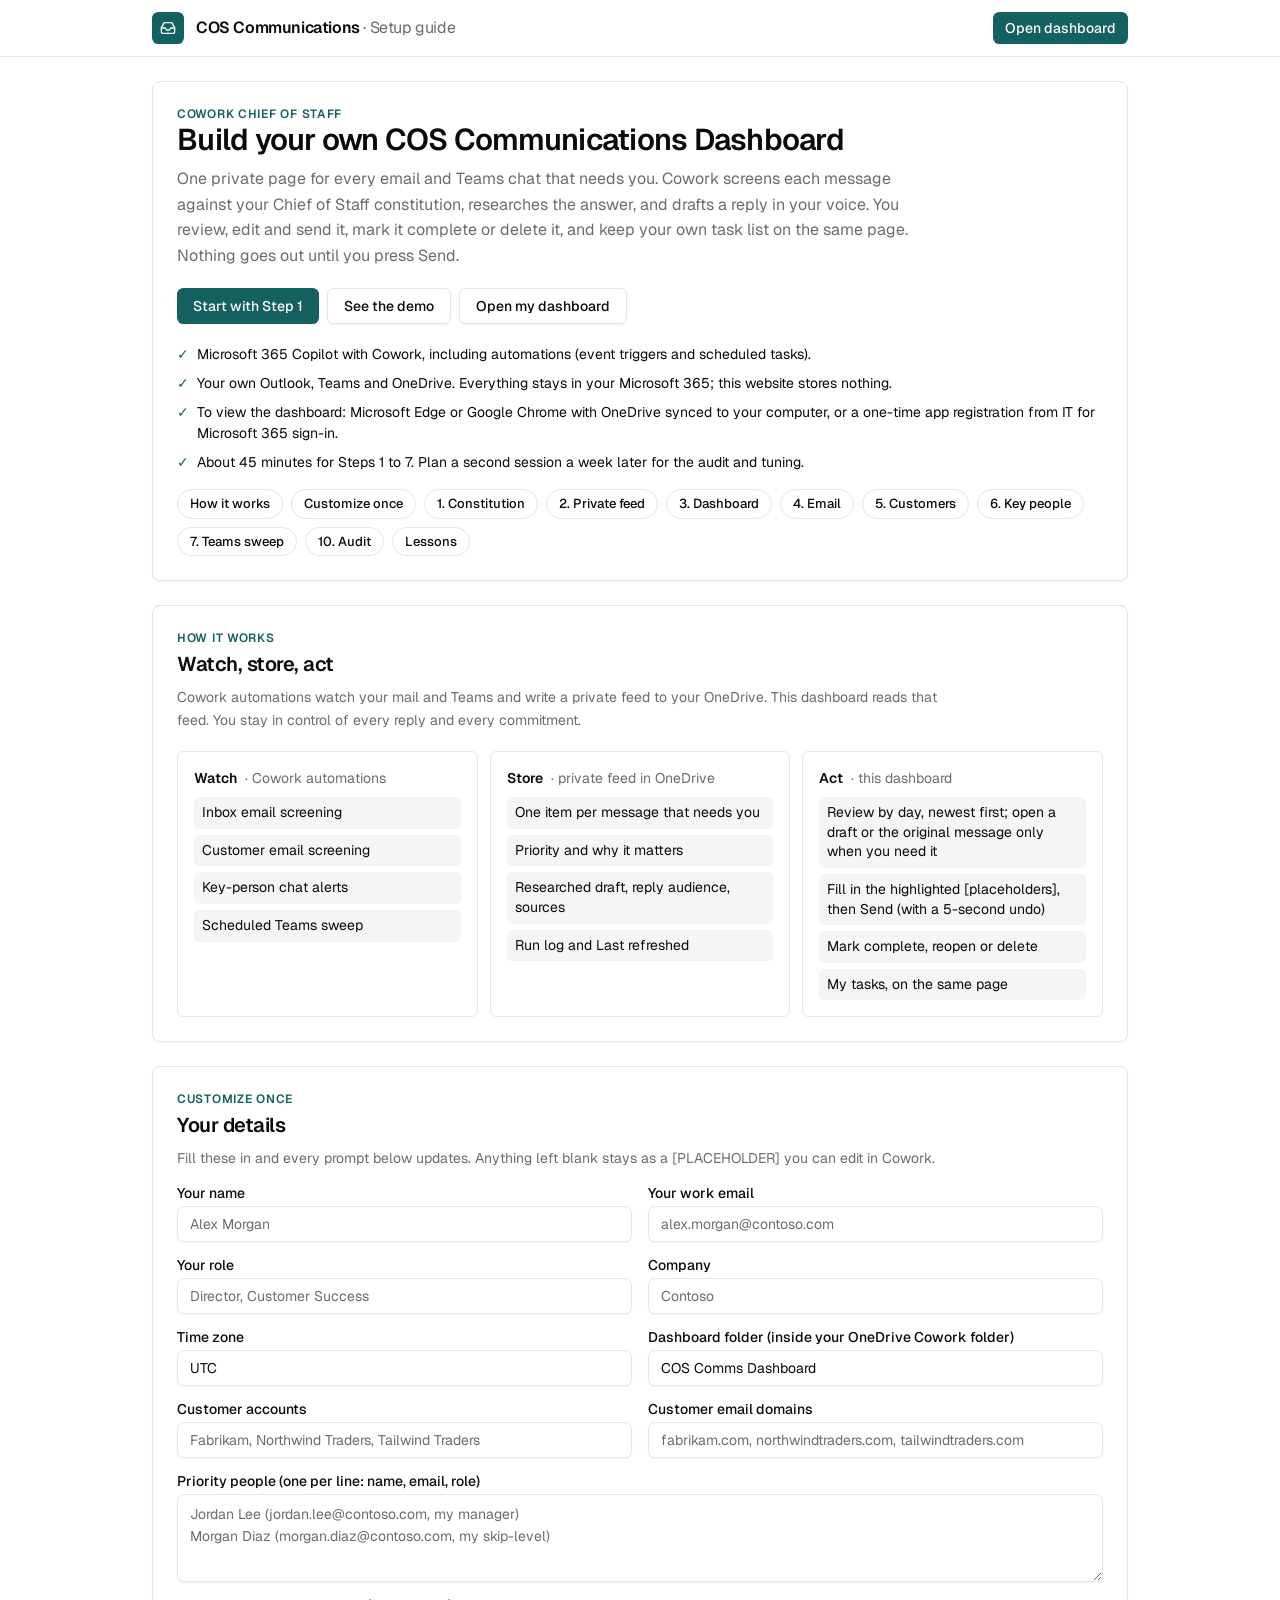
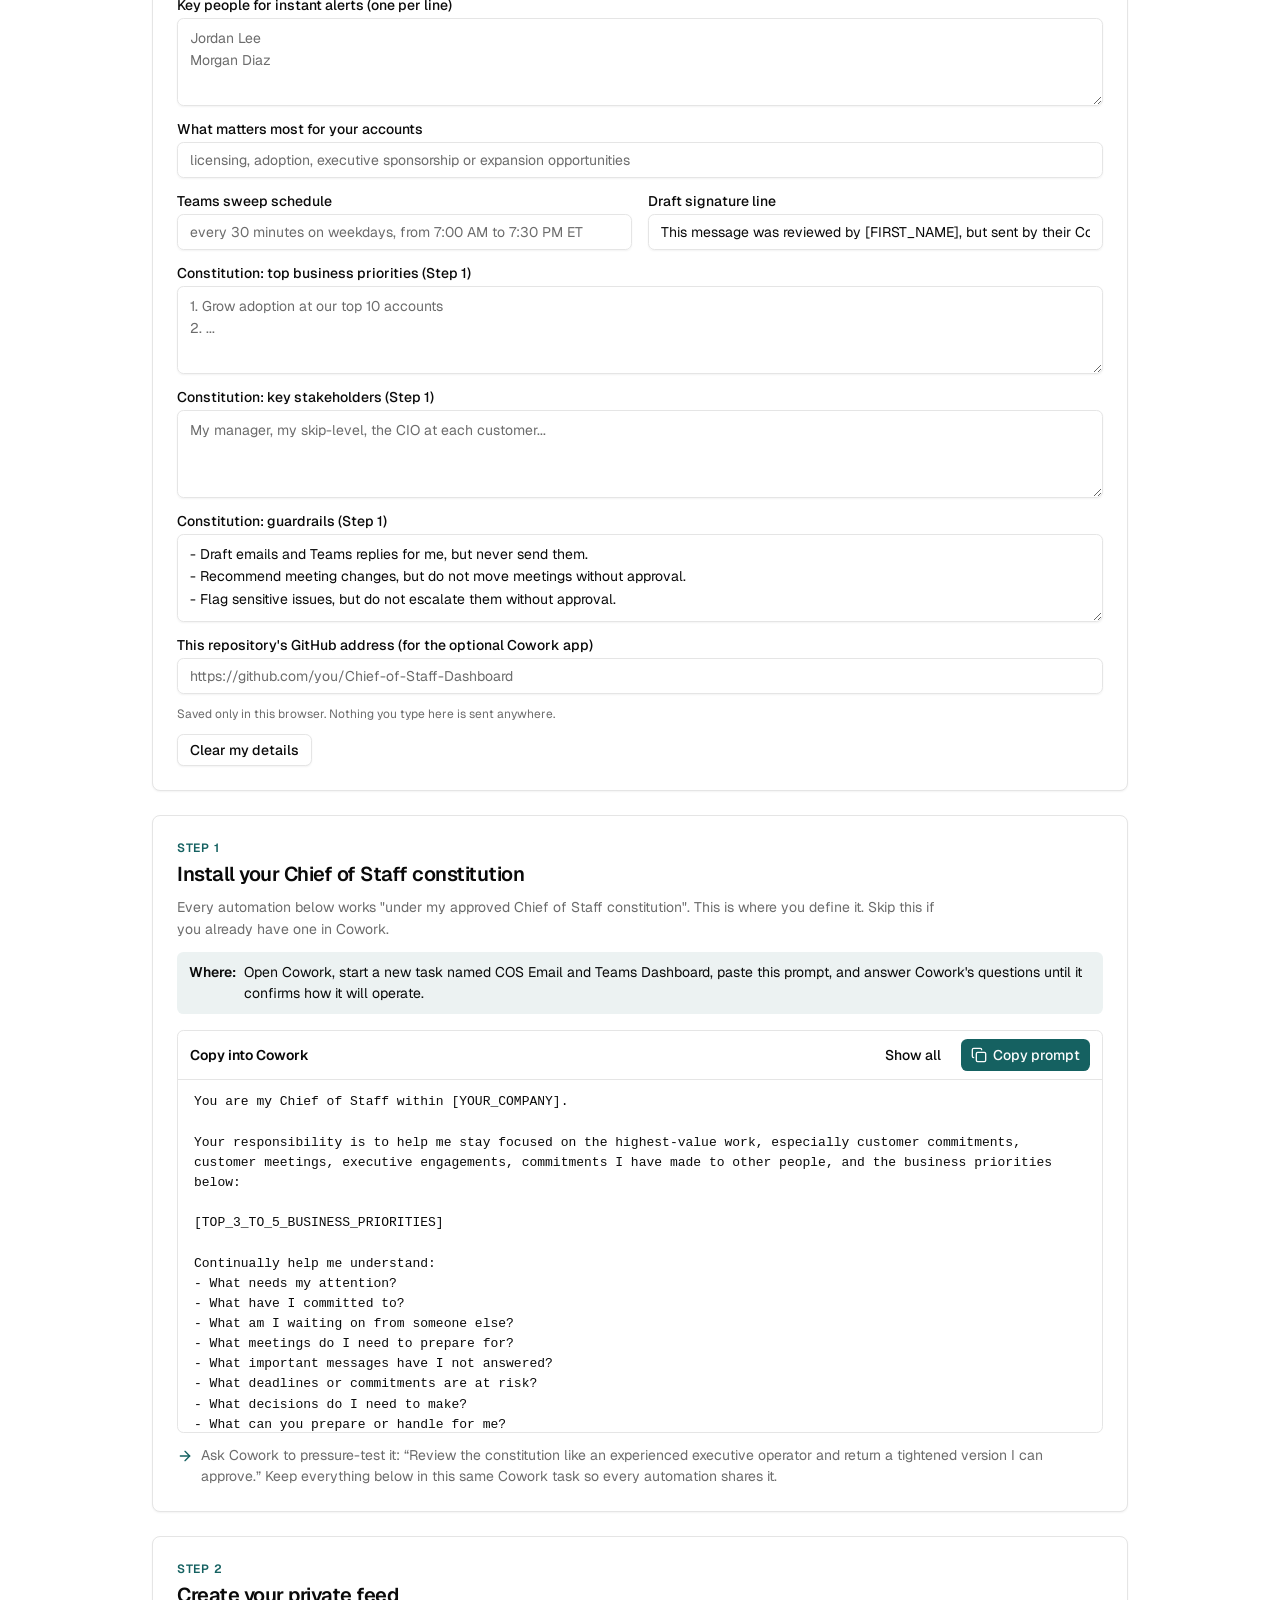
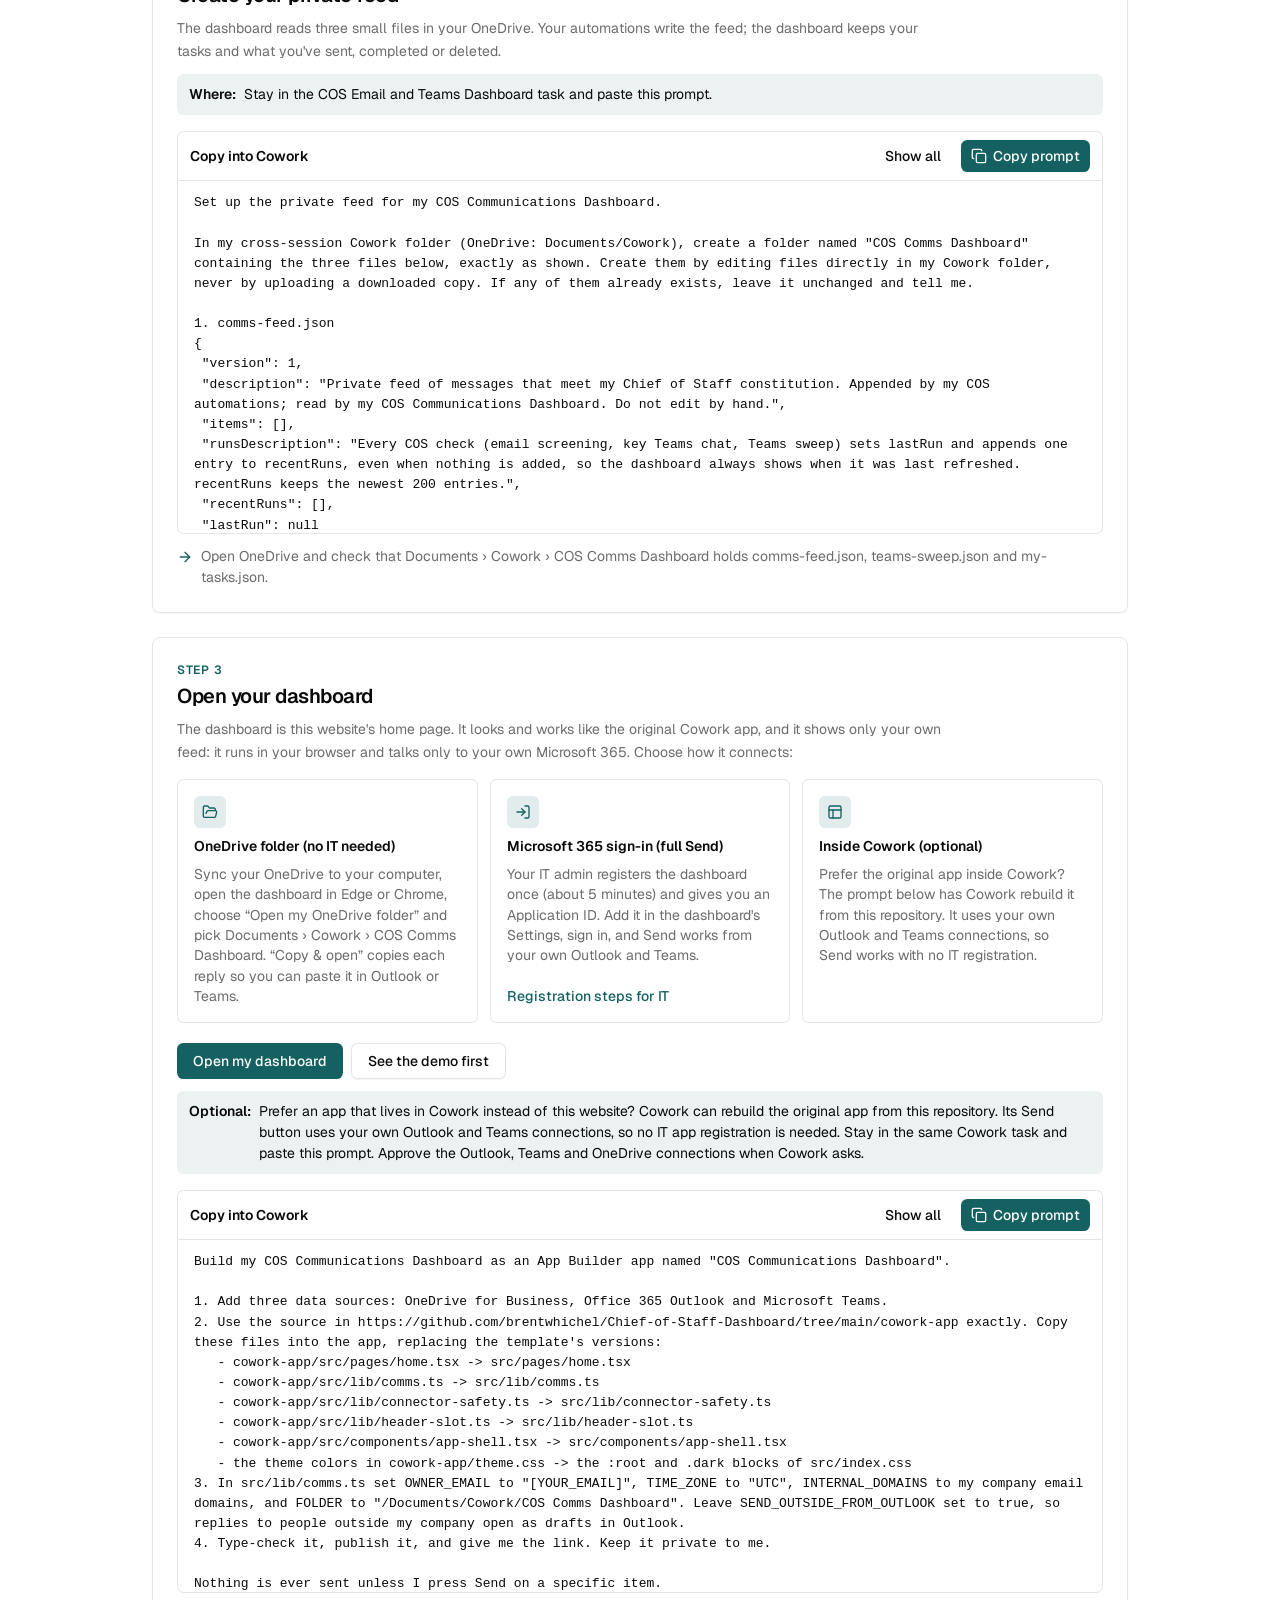
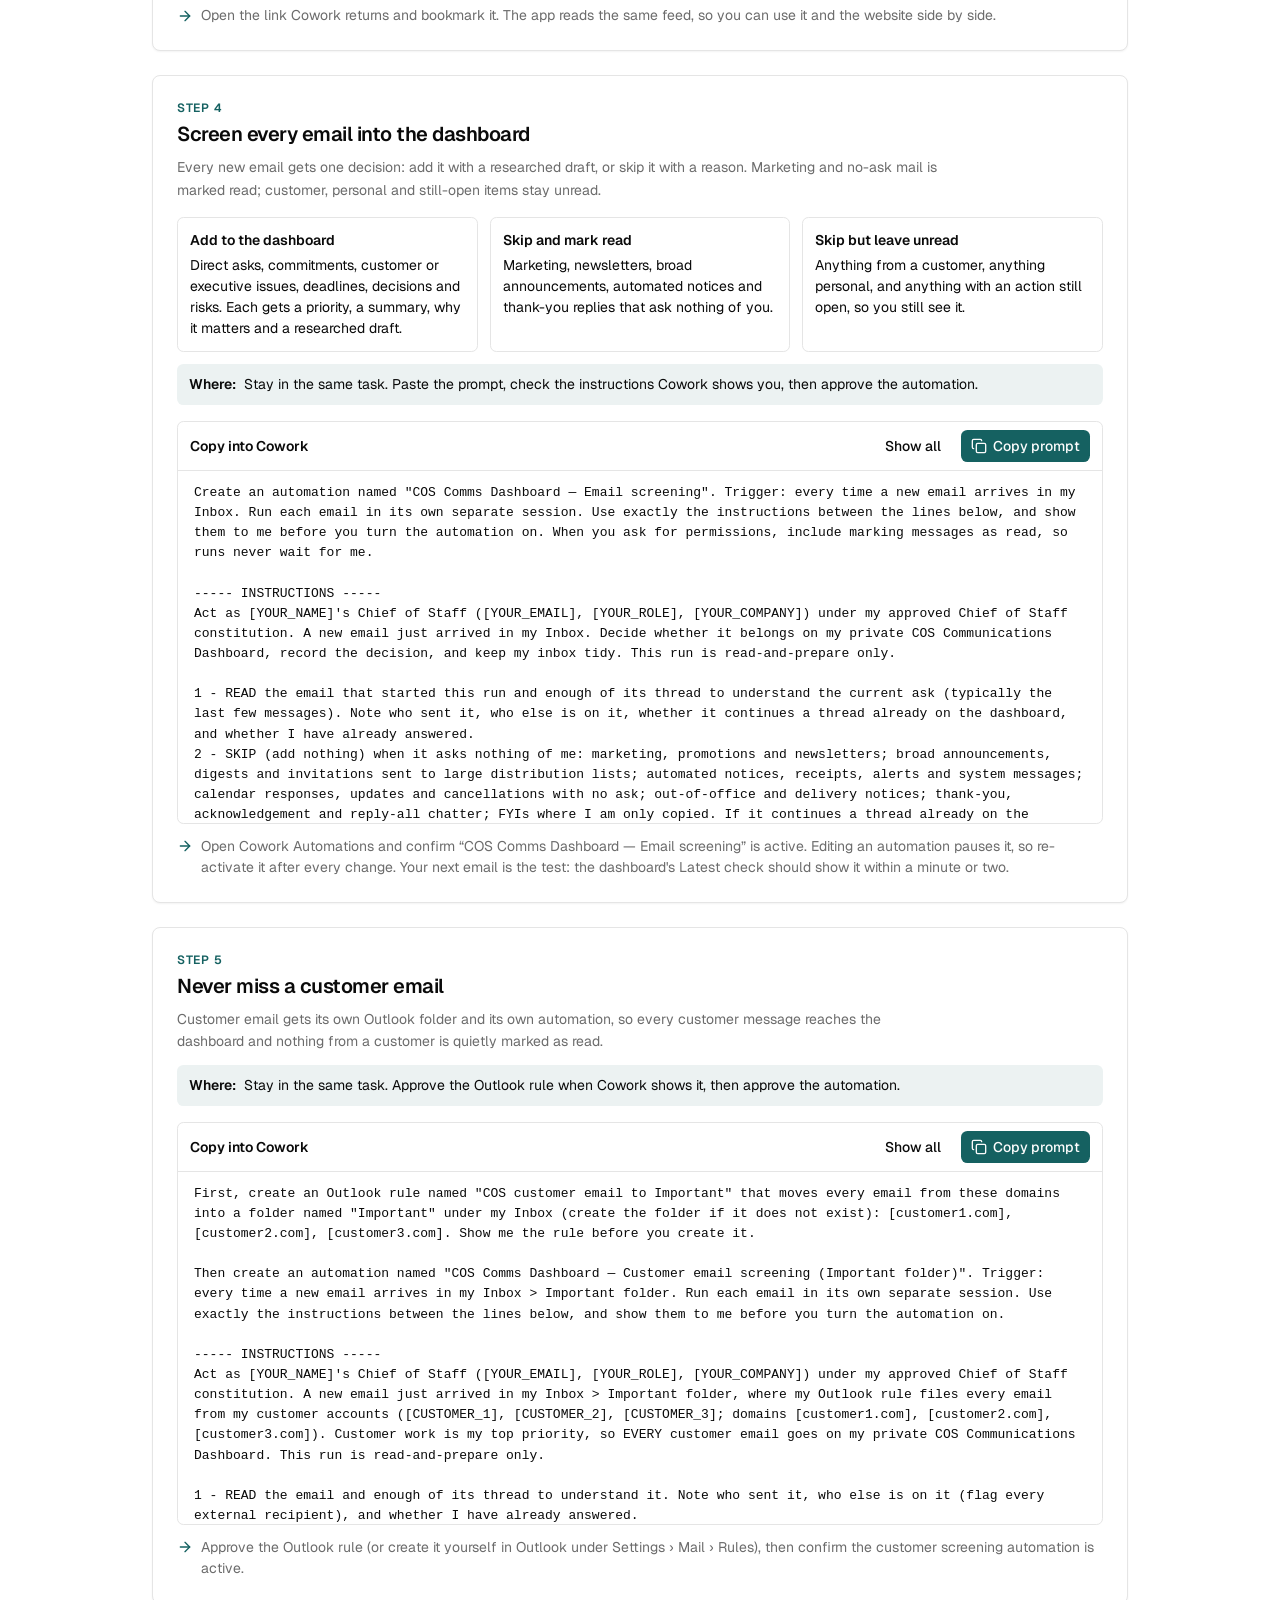
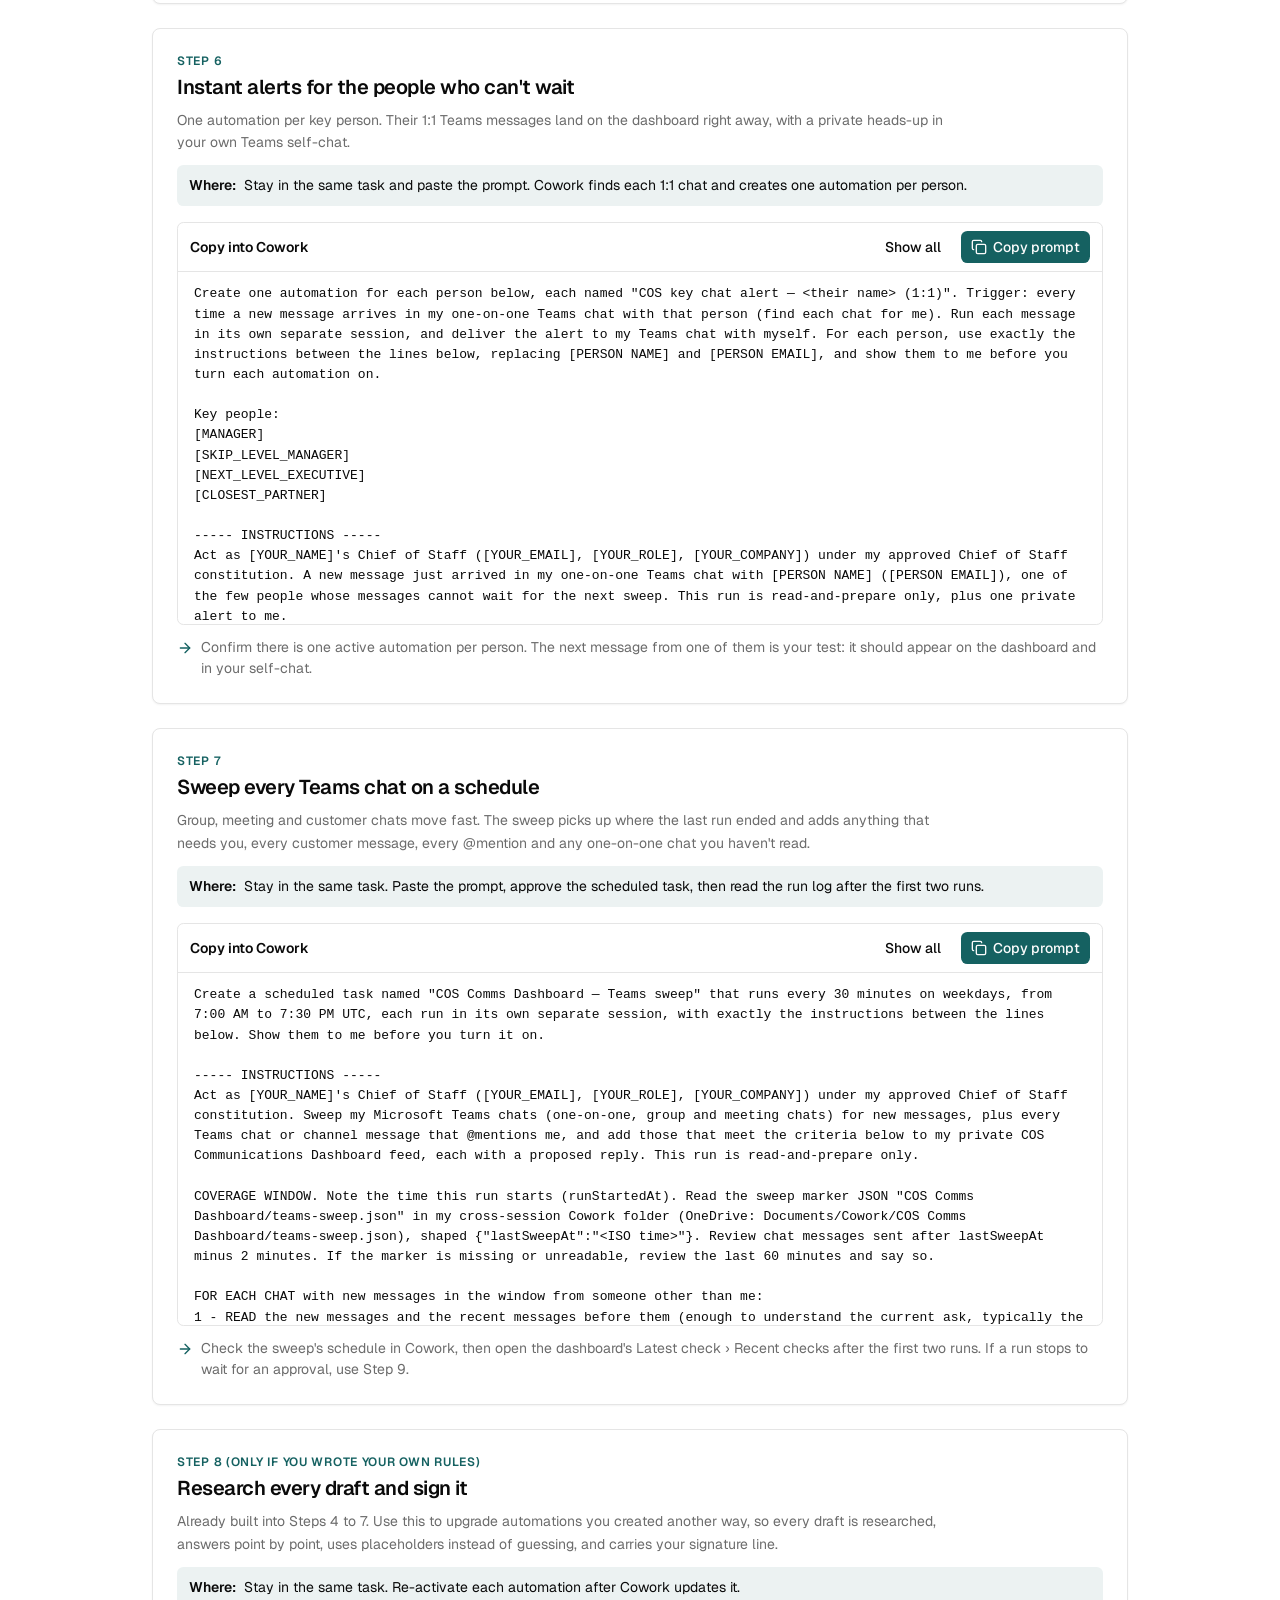
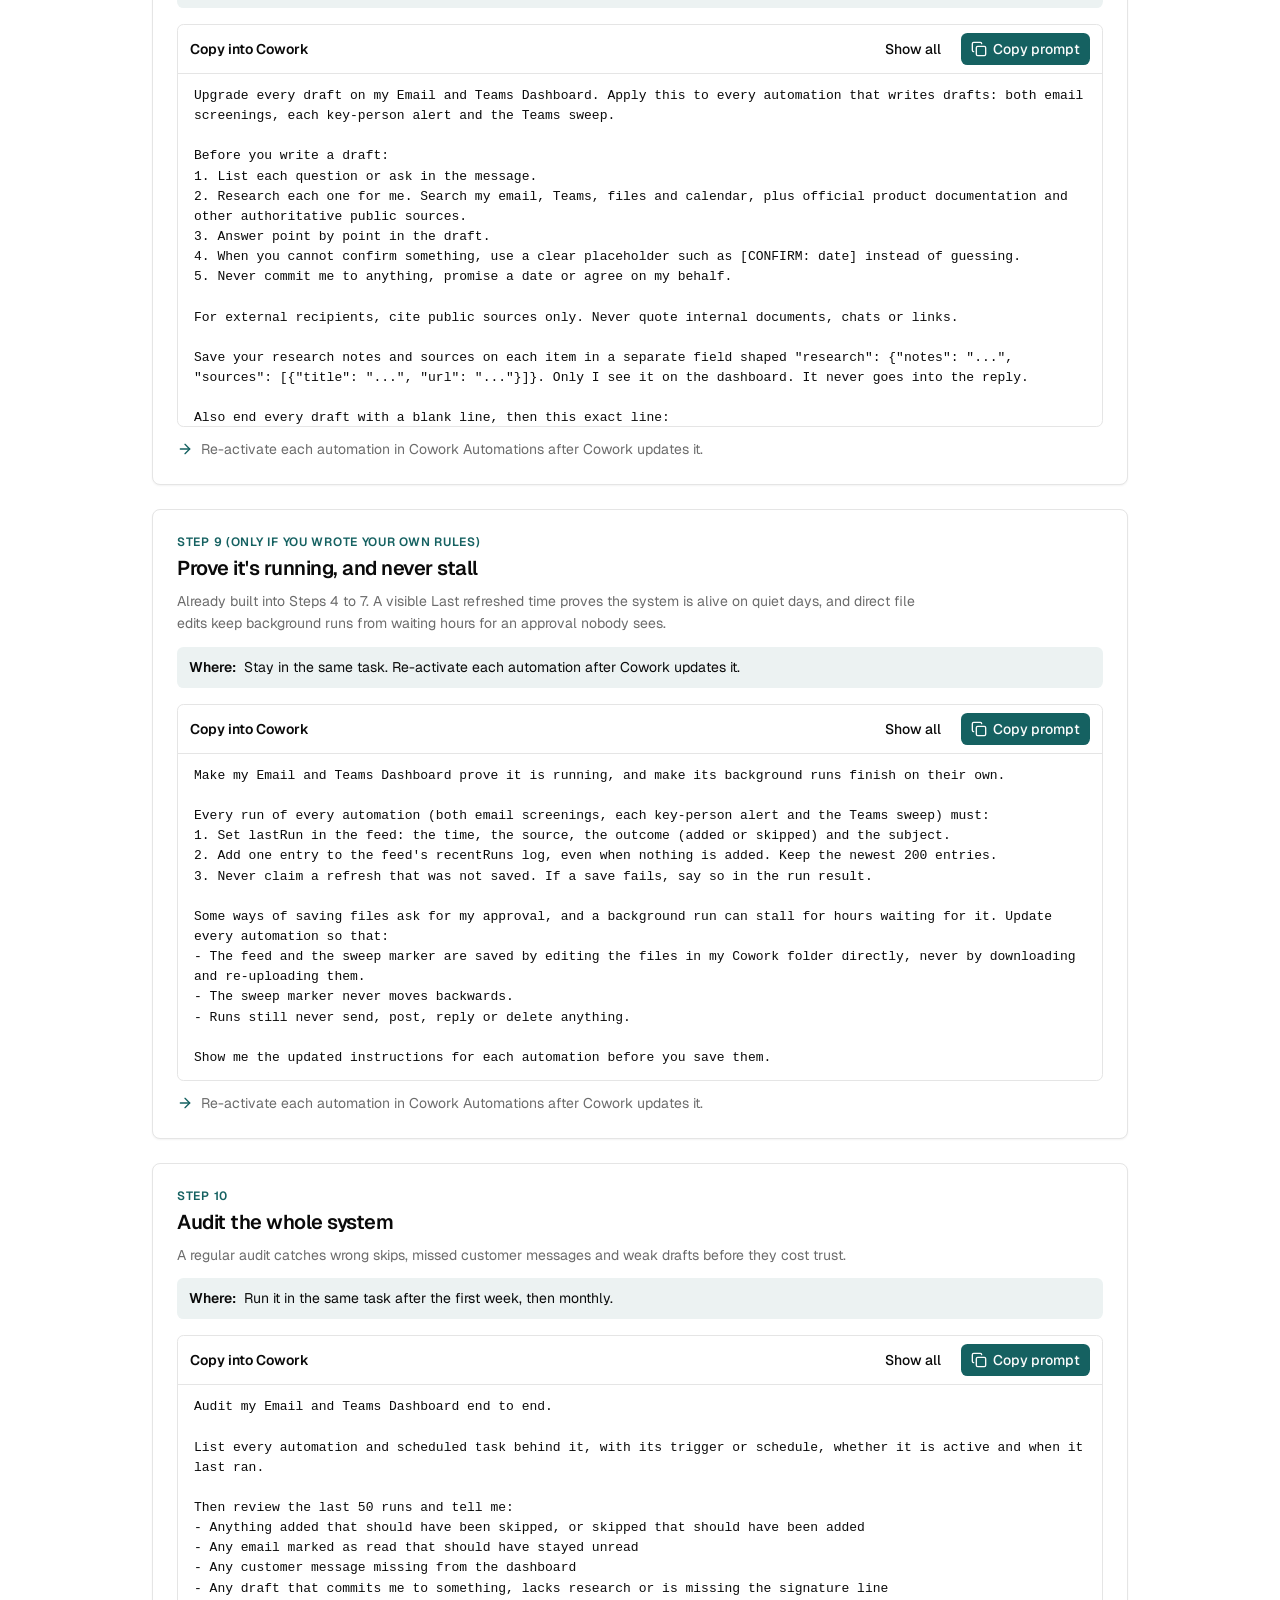
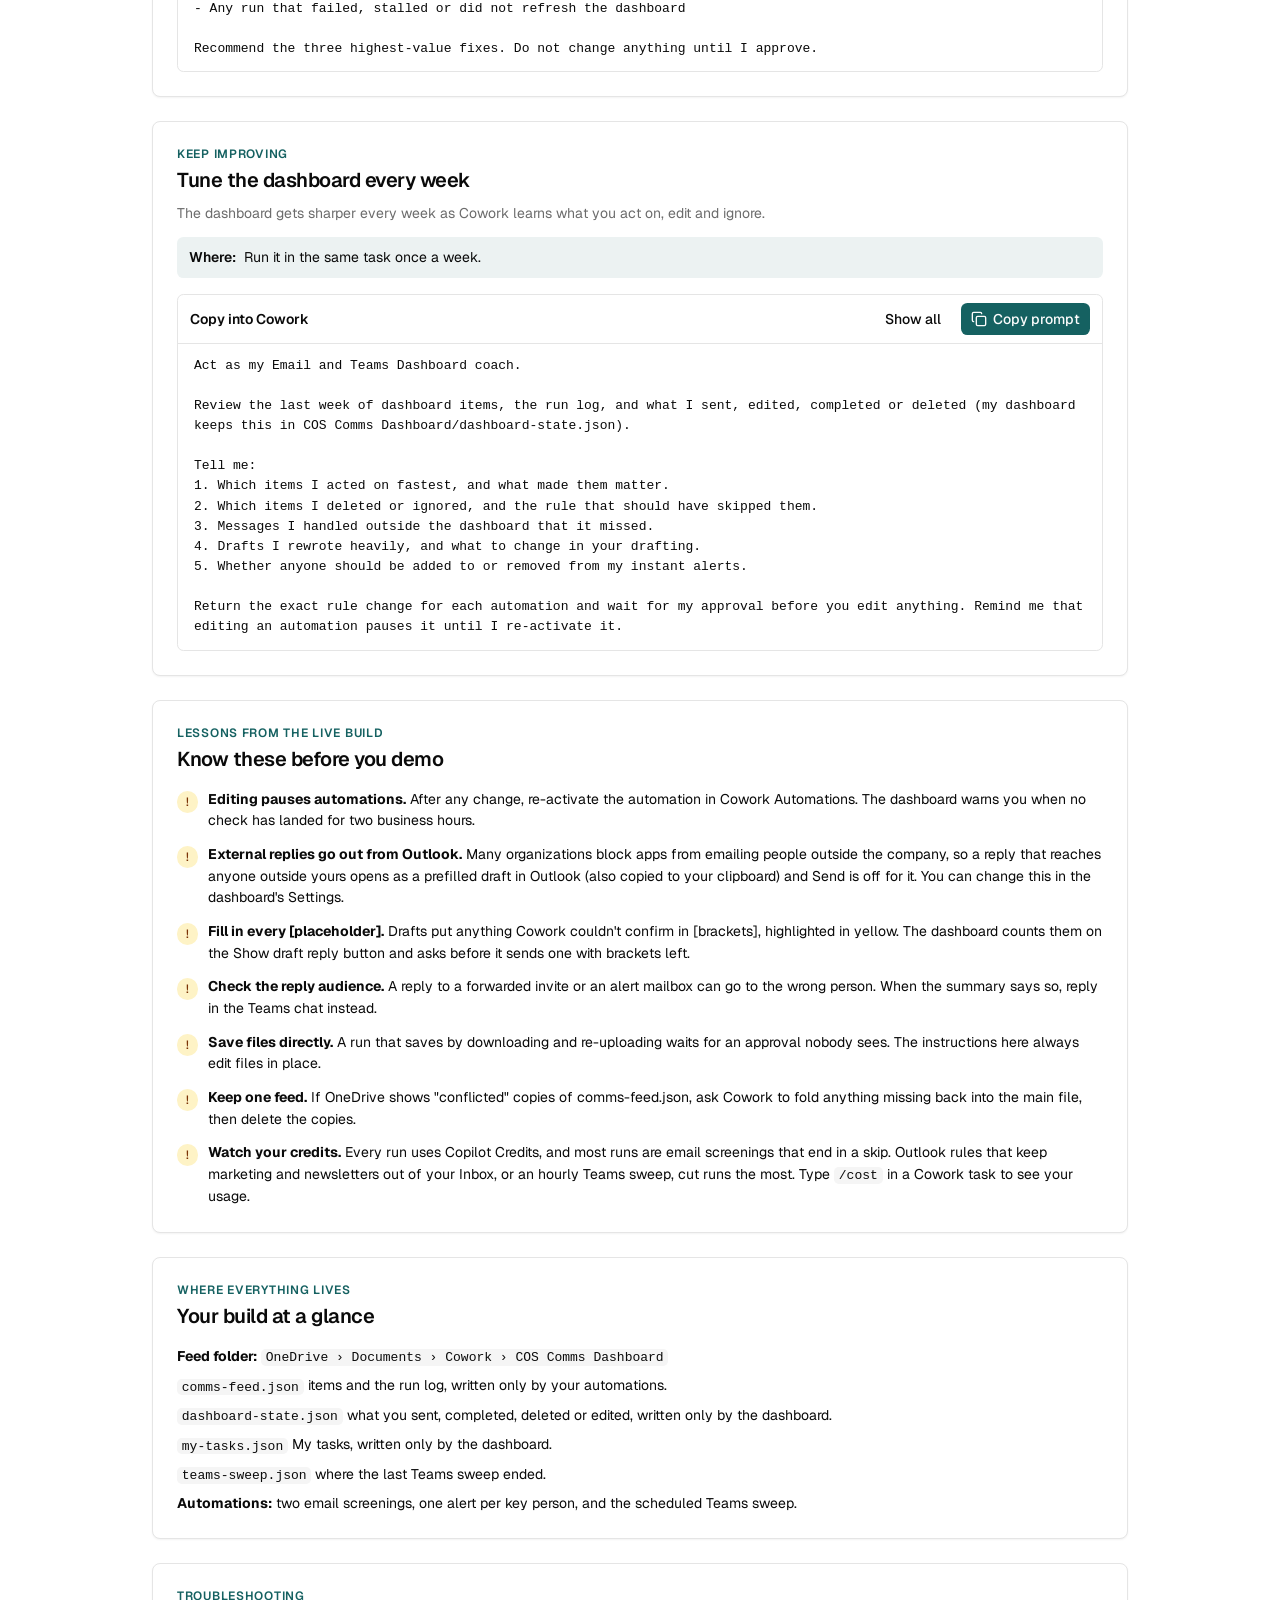
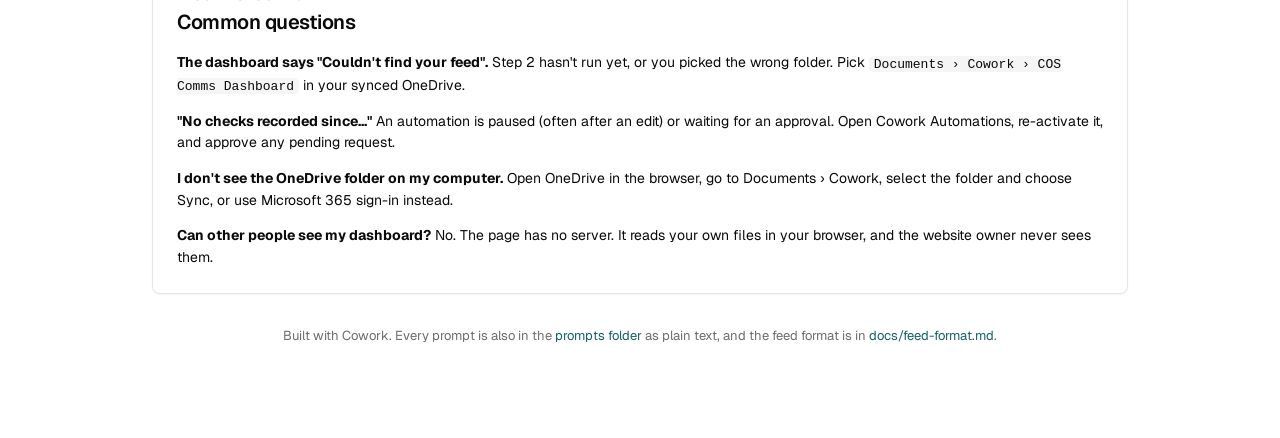
==== setup.html @ d3bfd903 "Publish the Chief of Staff Dashboard kit The COS Communications Dashboard (demo, OneDrive folder and" ====
<!doctype html>
<html lang="en">
  <head>
    <meta charset="UTF-8" />
    <meta name="viewport" content="width=device-width, initial-scale=1.0" />
    <meta name="color-scheme" content="light dark" />
    <meta name="referrer" content="no-referrer" />
    <title>Build your COS Communications Dashboard - setup guide</title>
    <link
      rel="icon"
      href="data:image/svg+xml,%3Csvg xmlns='http://www.w3.org/2000/svg' viewBox='0 0 32 32'%3E%3Crect width='32' height='32' rx='6' fill='%23235e62'/%3E%3C/svg%3E"
    />
    <link rel="preconnect" href="https://fonts.googleapis.com" />
    <link rel="preconnect" href="https://fonts.gstatic.com" crossorigin />
    <link rel="stylesheet" href="https://fonts.googleapis.com/css2?family=Geist:wght@100..900&display=swap" media="print" onload="this.media='all'" />
    <link rel="stylesheet" href="assets/styles.css" />
    <link rel="stylesheet" href="assets/setup.css" />
  </head>
  <body>
    <div class="app-root">
      <a class="skip-link" href="#guide">Skip to the guide</a>
      <header class="app-header">
        <div class="app-header-inner">
          <span class="app-logo" aria-hidden="true">
            <svg class="lucide" viewBox="0 0 24 24" fill="none" stroke="currentColor" stroke-width="2" stroke-linecap="round" stroke-linejoin="round" aria-hidden="true" focusable="false">
              <polyline points="22 12 16 12 14 15 10 15 8 12 2 12" />
              <path d="M5.45 5.11 2 12v6a2 2 0 0 0 2 2h16a2 2 0 0 0 2-2v-6l-3.45-6.89A2 2 0 0 0 16.76 4H7.24a2 2 0 0 0-1.79 1.11z" />
            </svg>
          </span>
          <span class="app-title"><a href="index.html">COS Communications</a> <span class="muted" style="font-weight: 400">&middot; Setup guide</span></span>
          <div class="header-slot">
            <a class="btn btn-default btn-sm" href="index.html">Open dashboard</a>
          </div>
        </div>
      </header>

      <main id="guide" class="page" tabindex="-1">
        <div class="guide">
          <!-- Intro -->
          <section class="card hero" aria-labelledby="hero-title">
            <p class="eyebrow">Cowork Chief of Staff</p>
            <h1 id="hero-title">Build your own COS Communications Dashboard</h1>
            <p class="lead">
              One private page for every email and Teams chat that needs you. Cowork screens each message against your Chief of Staff constitution, researches the
              answer, and drafts a reply in your voice. You review, edit and send it, mark it complete or delete it, and keep your own task list on the same page.
              Nothing goes out until you press Send.
            </p>
            <div class="hero-actions">
              <a class="btn btn-default btn-md" href="#step-constitution">Start with Step 1</a>
              <a class="btn btn-outline btn-md" href="index.html?demo">See the demo</a>
              <a class="btn btn-outline btn-md" href="index.html">Open my dashboard</a>
            </div>
            <ul class="needs" aria-label="What you need">
              <li>Microsoft 365 Copilot with Cowork, including automations (event triggers and scheduled tasks).</li>
              <li>Your own Outlook, Teams and OneDrive. Everything stays in your Microsoft 365; this website stores nothing.</li>
              <li>To view the dashboard: Microsoft Edge or Google Chrome with OneDrive synced to your computer, or a one-time app registration from IT for Microsoft 365 sign-in.</li>
              <li>About 45 minutes for Steps 1 to 7. Plan a second session a week later for the audit and tuning.</li>
            </ul>
            <nav class="toc" aria-label="Steps">
              <a href="#how">How it works</a>
              <a href="#customize">Customize once</a>
              <a href="#step-constitution">1. Constitution</a>
              <a href="#step-feed">2. Private feed</a>
              <a href="#step-dashboard">3. Dashboard</a>
              <a href="#step-email">4. Email</a>
              <a href="#step-customer">5. Customers</a>
              <a href="#step-keychat">6. Key people</a>
              <a href="#step-sweep">7. Teams sweep</a>
              <a href="#step-audit">10. Audit</a>
              <a href="#lessons">Lessons</a>
            </nav>
          </section>

          <!-- How it works -->
          <section class="card" id="how" aria-labelledby="how-title">
            <p class="eyebrow">How it works</p>
            <h2 class="section-title" id="how-title">Watch, store, act</h2>
            <p class="section-desc">
              Cowork automations watch your mail and Teams and write a private feed to your OneDrive. This dashboard reads that feed. You stay in control of every
              reply and every commitment.
            </p>
            <div class="flow">
              <div class="flow-col">
                <h3>Watch <span>&middot; Cowork automations</span></h3>
                <ul>
                  <li>Inbox email screening</li>
                  <li>Customer email screening</li>
                  <li>Key-person chat alerts</li>
                  <li>Scheduled Teams sweep</li>
                </ul>
              </div>
              <div class="flow-col">
                <h3>Store <span>&middot; private feed in OneDrive</span></h3>
                <ul>
                  <li>One item per message that needs you</li>
                  <li>Priority and why it matters</li>
                  <li>Researched draft, reply audience, sources</li>
                  <li>Run log and Last refreshed</li>
                </ul>
              </div>
              <div class="flow-col">
                <h3>Act <span>&middot; this dashboard</span></h3>
                <ul>
                  <li>Review by day, newest first; open a draft or the original message only when you need it</li>
                  <li>Fill in the highlighted [placeholders], then Send (with a 5-second undo)</li>
                  <li>Mark complete, reopen or delete</li>
                  <li>My tasks, on the same page</li>
                </ul>
              </div>
            </div>
          </section>

          <!-- Customize -->
          <section class="card" id="customize" aria-labelledby="customize-title">
            <p class="eyebrow">Customize once</p>
            <h2 class="section-title" id="customize-title">Your details</h2>
            <p class="section-desc">Fill these in and every prompt below updates. Anything left blank stays as a [PLACEHOLDER] you can edit in Cowork.</p>
            <form class="fields" id="fields" autocomplete="off"></form>
            <p class="fields-note">Saved only in this browser. Nothing you type here is sent anywhere.</p>
            <div class="fields-actions">
              <button type="button" class="btn btn-outline btn-sm" id="clear-fields">Clear my details</button>
            </div>
          </section>

          <div id="steps"></div>

          <!-- Lessons -->
          <section class="card" id="lessons" aria-labelledby="lessons-title">
            <p class="eyebrow">Lessons from the live build</p>
            <h2 class="section-title" id="lessons-title">Know these before you demo</h2>
            <ul class="lessons">
              <li><span class="badge tone-warning">!</span><span><strong>Editing pauses automations.</strong> After any change, re-activate the automation in Cowork Automations. The dashboard warns you when no check has landed for two business hours.</span></li>
              <li><span class="badge tone-warning">!</span><span><strong>External replies go out from Outlook.</strong> Many organizations block apps from emailing people outside the company, so a reply that reaches anyone outside yours opens as a prefilled draft in Outlook (also copied to your clipboard) and Send is off for it. You can change this in the dashboard's Settings.</span></li>
              <li><span class="badge tone-warning">!</span><span><strong>Fill in every [placeholder].</strong> Drafts put anything Cowork couldn't confirm in [brackets], highlighted in yellow. The dashboard counts them on the Show draft reply button and asks before it sends one with brackets left.</span></li>
              <li><span class="badge tone-warning">!</span><span><strong>Check the reply audience.</strong> A reply to a forwarded invite or an alert mailbox can go to the wrong person. When the summary says so, reply in the Teams chat instead.</span></li>
              <li><span class="badge tone-warning">!</span><span><strong>Save files directly.</strong> A run that saves by downloading and re-uploading waits for an approval nobody sees. The instructions here always edit files in place.</span></li>
              <li><span class="badge tone-warning">!</span><span><strong>Keep one feed.</strong> If OneDrive shows "conflicted" copies of comms-feed.json, ask Cowork to fold anything missing back into the main file, then delete the copies.</span></li>
              <li><span class="badge tone-warning">!</span><span><strong>Watch your credits.</strong> Every run uses Copilot Credits, and most runs are email screenings that end in a skip. Outlook rules that keep marketing and newsletters out of your Inbox, or an hourly Teams sweep, cut runs the most. Type <code>/cost</code> in a Cowork task to see your usage.</span></li>
            </ul>
          </section>

          <section class="card" aria-labelledby="where-title">
            <p class="eyebrow">Where everything lives</p>
            <h2 class="section-title" id="where-title">Your build at a glance</h2>
            <div class="files">
              <p><strong>Feed folder:</strong> <code>OneDrive &rsaquo; Documents &rsaquo; Cowork &rsaquo; <span data-token="FEED_FOLDER">COS Comms Dashboard</span></code></p>
              <p><code>comms-feed.json</code> items and the run log, written only by your automations.</p>
              <p><code>dashboard-state.json</code> what you sent, completed, deleted or edited, written only by the dashboard.</p>
              <p><code>my-tasks.json</code> My tasks, written only by the dashboard.</p>
              <p><code>teams-sweep.json</code> where the last Teams sweep ended.</p>
              <p><strong>Automations:</strong> two email screenings, one alert per key person, and the scheduled Teams sweep.</p>
            </div>
          </section>

          <section class="card" aria-labelledby="faq-title">
            <p class="eyebrow">Troubleshooting</p>
            <h2 class="section-title" id="faq-title">Common questions</h2>
            <div class="lessons" style="display: grid; gap: 0.875rem">
              <p><strong>The dashboard says "Couldn't find your feed".</strong> Step 2 hasn't run yet, or you picked the wrong folder. Pick <code>Documents &rsaquo; Cowork &rsaquo; COS Comms Dashboard</code> in your synced OneDrive.</p>
              <p><strong>"No checks recorded since..."</strong> An automation is paused (often after an edit) or waiting for an approval. Open Cowork Automations, re-activate it, and approve any pending request.</p>
              <p><strong>I don't see the OneDrive folder on my computer.</strong> Open OneDrive in the browser, go to Documents &rsaquo; Cowork, select the folder and choose Sync, or use Microsoft 365 sign-in instead.</p>
              <p><strong>Can other people see my dashboard?</strong> No. The page has no server. It reads your own files in your browser, and the website owner never sees them.</p>
            </div>
          </section>

          <p class="foot">
            Built with Cowork. Every prompt is also in the <a href="prompts/" data-repo-path="prompts">prompts folder</a> as plain text, and the feed format is in
            <a href="docs/feed-format.md" data-repo-path="docs/feed-format.md">docs/feed-format.md</a>.
          </p>
        </div>
      </main>
    </div>
    <div class="toaster" id="toaster" aria-live="polite"></div>
    <script src="assets/prompts.js"></script>
    <script src="assets/setup.js"></script>
  </body>
</html>
---- assets/styles.css ----
/*
 * COS Communications Dashboard - styles.
 *
 * Matches the original COS Communications Dashboard app: the same design
 * tokens (teal primary, Geist type, 0.5rem radius), the same card, badge,
 * button and timeline styling, light and dark.
 */

/* ------------------------------------------------------------------ tokens */
:root {
  --background: oklch(1 0 0);
  --foreground: oklch(0.145 0 0);
  --card: oklch(1 0 0);
  --card-foreground: oklch(0.145 0 0);
  --popover: oklch(1 0 0);
  --popover-foreground: oklch(0.145 0 0);
  --primary: oklch(0.45 0.07 195);
  --primary-foreground: oklch(0.99 0 0);
  --secondary: oklch(0.97 0 0);
  --secondary-foreground: oklch(0.205 0 0);
  --muted: oklch(0.97 0 0);
  --muted-foreground: oklch(0.53 0 0);
  --accent: oklch(0.97 0 0);
  --accent-foreground: oklch(0.205 0 0);
  --destructive: oklch(0.577 0.245 27.325);
  --border: oklch(0.922 0 0);
  --input: oklch(0.922 0 0);
  --ring: oklch(0.45 0.07 195);
  --radius: 0.5rem;

  --radius-sm: calc(var(--radius) * 0.6);
  --radius-md: calc(var(--radius) * 0.8);
  --radius-lg: var(--radius);

  --shadow-xs: 0 1px 2px 0 rgb(0 0 0 / 0.05);
  --shadow-lg: 0 10px 15px -3px rgb(0 0 0 / 0.1), 0 4px 6px -4px rgb(0 0 0 / 0.1);

  /* Tailwind palette steps used by the status / priority tones. */
  --green-100: oklch(96.2% 0.044 156.743);
  --green-200: oklch(92.5% 0.084 155.995);
  --green-300: oklch(87.1% 0.15 154.449);
  --green-400: oklch(79.2% 0.209 151.711);
  --green-700: oklch(52.7% 0.154 150.069);
  --green-800: oklch(44.8% 0.119 151.328);
  --green-950: oklch(26.6% 0.065 152.934);
  --amber-50: oklch(98.7% 0.022 95.277);
  --amber-100: oklch(96.2% 0.059 95.617);
  --amber-200: oklch(92.4% 0.12 95.746);
  --amber-300: oklch(87.9% 0.169 91.605);
  --amber-400: oklch(82.8% 0.189 84.429);
  --amber-600: oklch(66.6% 0.179 58.318);
  --amber-700: oklch(55.5% 0.163 48.998);
  --amber-800: oklch(47.3% 0.137 46.201);
  --amber-900: oklch(41.4% 0.112 45.904);
  --amber-950: oklch(27.9% 0.077 45.635);
  --yellow-100: oklch(97.3% 0.071 103.193);
  --yellow-300: oklch(90.5% 0.182 98.111);
  --yellow-400: oklch(85.2% 0.199 91.936);
  --yellow-700: oklch(55.4% 0.135 66.442);
  --yellow-800: oklch(47.6% 0.114 61.907);
  --yellow-950: oklch(28.6% 0.066 53.813);
  --red-100: oklch(93.6% 0.032 17.717);
  --red-200: oklch(88.5% 0.062 18.334);
  --red-300: oklch(80.8% 0.114 19.571);
  --red-400: oklch(70.4% 0.191 22.216);
  --red-700: oklch(50.5% 0.213 27.518);
  --red-800: oklch(44.4% 0.177 26.899);
  --red-950: oklch(25.8% 0.092 26.042);
  --sky-100: oklch(95.1% 0.026 236.824);
  --sky-200: oklch(90.1% 0.058 230.902);
  --sky-400: oklch(74.6% 0.16 232.661);
  --sky-700: oklch(50% 0.134 242.749);
  --sky-800: oklch(44.3% 0.11 240.79);
  --sky-950: oklch(29.3% 0.066 243.157);
  --zinc-400: oklch(70.5% 0.015 286.067);
  --zinc-500: oklch(55.2% 0.016 285.938);

  /* Tone roles (light). */
  --tone-success-bg: var(--green-100);
  --tone-success-fg: var(--green-800);
  --tone-warning-bg: var(--amber-100);
  --tone-warning-fg: var(--amber-900);
  --tone-danger-bg: var(--red-100);
  --tone-danger-fg: var(--red-800);
  --tone-info-bg: var(--sky-100);
  --tone-info-fg: var(--sky-800);
  --dot-success: var(--green-700);
  --dot-warning: var(--amber-600);
  --dot-danger: var(--red-700);
  --dot-info: var(--sky-700);
  --dot-neutral: var(--zinc-500);
  --danger-text: var(--red-700);
  --danger-text-hover: var(--red-800);
  --success-text: var(--green-800);
  --alert-border: var(--amber-300);
  --alert-bg: var(--amber-50);
  --alert-fg: var(--amber-900);
  --fill-bg: var(--yellow-100);
  --fill-border: var(--yellow-400);
  --fill-fg: var(--yellow-950);
  --mark-bg: var(--yellow-300);
  --mark-line: var(--amber-600);
  --warn-icon: var(--amber-700);

  --font-sans: "Geist Variable", "Geist", ui-sans-serif, system-ui, -apple-system, "Segoe UI", Roboto, "Helvetica Neue", Arial, sans-serif;
  color-scheme: light dark;
}

@media (prefers-color-scheme: dark) {
  :root:not(.light) {
    --background: oklch(0.145 0 0);
    --foreground: oklch(0.985 0 0);
    --card: oklch(0.205 0 0);
    --card-foreground: oklch(0.985 0 0);
    --popover: oklch(0.205 0 0);
    --popover-foreground: oklch(0.985 0 0);
    --primary: oklch(0.64 0.1 195);
    --primary-foreground: oklch(0.15 0.01 195);
    --secondary: oklch(0.269 0 0);
    --secondary-foreground: oklch(0.985 0 0);
    --muted: oklch(0.269 0 0);
    --muted-foreground: oklch(0.708 0 0);
    --accent: oklch(0.269 0 0);
    --accent-foreground: oklch(0.985 0 0);
    --destructive: oklch(0.704 0.191 22.216);
    --border: oklch(1 0 0 / 10%);
    --input: oklch(1 0 0 / 15%);
    --ring: oklch(0.64 0.1 195);

    --tone-success-bg: var(--green-950);
    --tone-success-fg: var(--green-200);
    --tone-warning-bg: var(--amber-950);
    --tone-warning-fg: var(--amber-200);
    --tone-danger-bg: var(--red-950);
    --tone-danger-fg: var(--red-200);
    --tone-info-bg: var(--sky-950);
    --tone-info-fg: var(--sky-200);
    --dot-success: var(--green-400);
    --dot-warning: var(--amber-400);
    --dot-danger: var(--red-400);
    --dot-info: var(--sky-400);
    --dot-neutral: var(--zinc-400);
    --danger-text: var(--red-400);
    --danger-text-hover: var(--red-300);
    --success-text: var(--green-300);
    --alert-border: var(--amber-800);
    --alert-bg: var(--amber-950);
    --alert-fg: var(--amber-100);
    --fill-bg: var(--yellow-950);
    --fill-border: var(--yellow-700);
    --fill-fg: var(--yellow-100);
    --mark-bg: var(--yellow-800);
    --mark-line: var(--yellow-400);
    --warn-icon: var(--amber-400);
  }
}

/* --------------------------------------------------------------- preflight */
*,
::before,
::after {
  box-sizing: border-box;
  margin: 0;
  padding: 0;
  border: 0 solid var(--border);
  outline-color: color-mix(in oklab, var(--ring) 50%, transparent);
}
html {
  line-height: 1.5;
  -webkit-text-size-adjust: 100%;
  tab-size: 4;
  font-family: var(--font-sans);
  font-feature-settings: normal;
  -webkit-tap-highlight-color: transparent;
}
body {
  min-height: 100vh;
  background-color: var(--background);
  color: var(--foreground);
  -webkit-font-smoothing: antialiased;
  -moz-osx-font-smoothing: grayscale;
}
h1, h2, h3, h4, h5, h6 { font-size: inherit; font-weight: inherit; }
ol, ul, menu { list-style: none; }
a { color: inherit; text-decoration: inherit; }
b, strong { font-weight: bolder; }
img, svg, video, canvas { display: block; vertical-align: middle; }
button, input, select, optgroup, textarea {
  font: inherit;
  font-feature-settings: inherit;
  letter-spacing: inherit;
  color: inherit;
  border-radius: 0;
  background-color: transparent;
  opacity: 1;
}
button, input:where([type="button"], [type="reset"], [type="submit"]) { appearance: button; cursor: pointer; }
textarea { resize: vertical; }
::placeholder { opacity: 1; color: var(--muted-foreground); }
[hidden]:where(:not([hidden="until-found"])) { display: none !important; }
fieldset { min-width: 0; }

/* --------------------------------------------------------------- utilities */
.sr-only {
  position: absolute; width: 1px; height: 1px; padding: 0; margin: -1px;
  overflow: hidden; clip: rect(0, 0, 0, 0); white-space: nowrap; border-width: 0;
}
.muted { color: var(--muted-foreground); }
.tabular-nums { font-variant-numeric: tabular-nums; }
.text-sm { font-size: 0.875rem; line-height: 1.25rem; }
.text-xs { font-size: 0.75rem; line-height: 1rem; }
.font-medium { font-weight: 500; }
.font-semibold { font-weight: 600; }
.font-normal { font-weight: 400; }
.break-words { overflow-wrap: break-word; }
.lucide { width: 1rem; height: 1rem; flex-shrink: 0; }
.size-3 { width: 0.75rem !important; height: 0.75rem !important; }
.size-3-5 { width: 0.875rem !important; height: 0.875rem !important; }
.size-4 { width: 1rem !important; height: 1rem !important; }
.size-10 { width: 2.5rem !important; height: 2.5rem !important; }
.spin { animation: spin 1s linear infinite; }
@keyframes spin { to { transform: rotate(360deg); } }
@keyframes pulse { 50% { opacity: 0.5; } }
@media (prefers-reduced-motion: reduce) {
  .spin, .skeleton { animation-duration: 0.001ms !important; animation-iteration-count: 1 !important; }
  * { transition-duration: 0.001ms !important; }
}

/* ------------------------------------------------------------------- shell */
.skip-link {
  position: absolute; width: 1px; height: 1px; overflow: hidden; clip: rect(0, 0, 0, 0); white-space: nowrap;
}
.skip-link:focus {
  position: fixed; left: 0.75rem; top: 0.75rem; z-index: 50; width: auto; height: auto; clip: auto;
  border-radius: var(--radius-md); background: var(--primary); color: var(--primary-foreground);
  padding: 0.5rem 0.75rem; font-size: 0.875rem; font-weight: 500;
}
.app-header {
  position: sticky; top: 0; z-index: 30;
  border-bottom-width: 1px;
  background: color-mix(in oklab, var(--background) 95%, transparent);
  -webkit-backdrop-filter: blur(8px);
  backdrop-filter: blur(8px);
}
@supports ((-webkit-backdrop-filter: blur(0)) or (backdrop-filter: blur(0))) {
  .app-header { background: color-mix(in oklab, var(--background) 80%, transparent); }
}
.app-header-inner {
  margin: 0 auto; display: flex; height: 3.5rem; width: 100%; max-width: 64rem;
  align-items: center; gap: 0.75rem; padding: 0 1rem;
}
.app-logo {
  display: flex; width: 2rem; height: 2rem; flex-shrink: 0; align-items: center; justify-content: center;
  border-radius: var(--radius-md); background: var(--primary); color: var(--primary-foreground);
}
.app-title {
  min-width: 0; overflow: hidden; text-overflow: ellipsis; white-space: nowrap;
  font-size: 1rem; line-height: 1.5rem; font-weight: 600; letter-spacing: -0.025em;
}
.app-title a:hover { text-decoration: underline; text-underline-offset: 4px; }
.header-slot { margin-left: auto; display: flex; flex-shrink: 0; align-items: center; gap: 0.75rem; }
.header-slot .header-demo { display: none; }
@media (min-width: 40rem) { .header-slot .header-demo { display: inline-flex; } }
main { display: flex; flex: 1 1 0%; flex-direction: column; }
.app-root { display: flex; min-height: 100vh; flex-direction: column; background: var(--background); }
.page {
  margin: 0 auto; width: 100%; max-width: 64rem; padding: 1.5rem 1rem 5rem;
  animation: enter 0.15s ease-out;
}
@keyframes enter { from { opacity: 0; transform: translateY(6px); } to { opacity: 1; transform: none; } }
@media (min-width: 40rem) {
  .app-header-inner { padding: 0 1.5rem; }
  .page { padding-left: 1.5rem; padding-right: 1.5rem; }
}

/* Header "Last refreshed" stamp */
.stamp { display: flex; align-items: center; gap: 0.5rem; text-align: right; }
.stamp-dot { width: 0.5rem; height: 0.5rem; flex-shrink: 0; border-radius: 9999px; }
.stamp p { line-height: 1.25; }
.stamp-label { display: block; font-size: 11px; color: var(--muted-foreground); }
.stamp-time { display: block; white-space: nowrap; font-size: 0.75rem; line-height: 1rem; font-weight: 500; font-variant-numeric: tabular-nums; }
.stamp-full { display: none; }
@media (min-width: 40rem) {
  .stamp-label { font-size: 0.75rem; line-height: 1rem; }
  .stamp-time { font-size: 0.875rem; line-height: 1.25rem; }
  .stamp-full { display: inline; }
  .stamp-compact { display: none; }
}

/* ------------------------------------------------------------------ dots */
.dot-success { background: var(--dot-success); }
.dot-warning { background: var(--dot-warning); }
.dot-danger { background: var(--dot-danger); }
.dot-info { background: var(--dot-info); }
.dot-neutral { background: var(--dot-neutral); }
@media (forced-colors: active) { .timeline-dot { background: CanvasText !important; } }

/* ----------------------------------------------------------------- badges */
.badge {
  display: inline-flex; width: fit-content; flex-shrink: 0; align-items: center; justify-content: center; gap: 0.25rem;
  overflow: hidden; border-radius: 9999px; border: 1px solid transparent; padding: 0.125rem 0.5rem;
  font-size: 0.75rem; line-height: 1rem; font-weight: 500; white-space: nowrap;
}
.badge .lucide { width: 0.75rem; height: 0.75rem; pointer-events: none; }
.badge-outline { border-color: var(--border); color: var(--foreground); }
.tone-success { background: var(--tone-success-bg); color: var(--tone-success-fg); }
.tone-warning { background: var(--tone-warning-bg); color: var(--tone-warning-fg); }
.tone-danger { background: var(--tone-danger-bg); color: var(--tone-danger-fg); }
.tone-info { background: var(--tone-info-bg); color: var(--tone-info-fg); }
.tone-neutral { background: var(--muted); color: var(--foreground); }

/* ---------------------------------------------------------------- buttons */
.btn {
  display: inline-flex; flex-shrink: 0; align-items: center; justify-content: center; gap: 0.5rem;
  border-radius: var(--radius-md); font-size: 0.875rem; line-height: 1.25rem; font-weight: 500; white-space: nowrap;
  transition: color 0.15s, background-color 0.15s, border-color 0.15s, box-shadow 0.15s, opacity 0.15s;
  outline: none; user-select: none; text-decoration: none;
}
.btn:focus-visible, .toggle-item:focus-visible, .checkbox:focus-visible, .input:focus-visible,
.textarea:focus-visible, .link:focus-visible, .badge:focus-visible {
  outline: 2px solid var(--ring); outline-offset: 2px;
}
.btn:disabled, .btn[aria-disabled="true"] { pointer-events: none; opacity: 0.5; }
.btn .lucide { width: 1rem; height: 1rem; flex-shrink: 0; pointer-events: none; }
.btn .lucide.size-3-5 { width: 0.875rem; height: 0.875rem; }
.btn-default { background: var(--primary); color: var(--primary-foreground); }
.btn-default:hover { background: color-mix(in oklab, var(--primary) 90%, transparent); }
.btn-outline {
  border-width: 1px; border-color: var(--border); background: var(--background); box-shadow: var(--shadow-xs);
}
.btn-outline:hover { background: var(--accent); color: var(--accent-foreground); }
.btn-ghost:hover { background: var(--accent); color: var(--accent-foreground); }
.btn-danger-text { color: var(--danger-text); }
.btn-danger-text:hover { color: var(--danger-text-hover); }
.btn-md { height: 2.25rem; padding: 0.5rem 1rem; }
.btn-md:has(> svg) { padding-left: 0.75rem; padding-right: 0.75rem; }
.btn-sm { height: 2rem; gap: 0.375rem; padding: 0 0.75rem; }
.btn-sm:has(> svg) { padding-left: 0.625rem; padding-right: 0.625rem; }
.btn-icon-sm { width: 2rem; height: 2rem; padding: 0; }
.btn-icon { width: 2.25rem; height: 2.25rem; padding: 0; }
.btn-xs { height: 1.5rem; gap: 0.25rem; padding: 0 0.5rem; font-size: 0.75rem; line-height: 1rem; }
.btn-xs .lucide { width: 0.75rem; height: 0.75rem; }
.-ml-2 { margin-left: -0.5rem; }
.chevron { transition: transform 0.15s; }
[aria-expanded="true"] > .chevron { transform: rotate(180deg); }
@media (prefers-color-scheme: dark) {
  :root:not(.light) .btn-outline { border-color: var(--input); background: color-mix(in oklab, var(--input) 30%, transparent); }
  :root:not(.light) .btn-outline:hover { background: color-mix(in oklab, var(--input) 50%, transparent); }
  :root:not(.light) .btn-ghost:hover { background: color-mix(in oklab, var(--accent) 50%, transparent); }
  :root:not(.light) .input, :root:not(.light) .textarea, :root:not(.light) .checkbox:not(:checked) {
    background-color: color-mix(in oklab, var(--input) 30%, transparent);
  }
}

.link {
  display: inline-flex; align-items: center; gap: 0.25rem; border-radius: var(--radius-sm);
  font-size: 0.875rem; line-height: 1.25rem; font-weight: 500; color: var(--primary); text-underline-offset: 4px;
}
.link:hover { text-decoration: underline; }
.link .lucide { width: 0.875rem; height: 0.875rem; }

/* ------------------------------------------------------------ form controls */
.label {
  display: flex; align-items: center; gap: 0.5rem; font-size: 0.875rem; line-height: 1; font-weight: 500; user-select: none;
}
.input {
  height: 2.25rem; width: 100%; min-width: 0; border-radius: var(--radius-md); border: 1px solid var(--input);
  background: transparent; padding: 0.25rem 0.75rem; font-size: 1rem; line-height: 1.5rem; box-shadow: var(--shadow-xs);
  transition: color 0.15s, box-shadow 0.15s; outline: none;
}
.input:disabled { pointer-events: none; cursor: not-allowed; opacity: 0.5; }
.input[aria-invalid="true"] { border-color: var(--destructive); }
.textarea {
  display: flex; field-sizing: content; min-height: 8rem; width: 100%; border-radius: var(--radius-md);
  border: 1px solid var(--input); background: transparent; padding: 0.5rem 0.75rem; font-size: 1rem; line-height: 1.625;
  box-shadow: var(--shadow-xs); outline: none; transition: color 0.15s, box-shadow 0.15s;
}
.textarea[readonly] { cursor: default; }
@media (min-width: 48rem) {
  .input { font-size: 0.875rem; line-height: 1.25rem; }
  .textarea { font-size: 0.875rem; }
}
.draft-panel .textarea { font-size: 0.875rem; line-height: 1.625; flex: 1 1 0%; }

.checkbox {
  appearance: none; -webkit-appearance: none; display: inline-grid; place-content: center;
  width: 1rem; height: 1rem; flex-shrink: 0; border-radius: 4px; border: 1px solid var(--input);
  box-shadow: var(--shadow-xs); cursor: pointer; transition: box-shadow 0.15s; outline: none;
  background-repeat: no-repeat; background-position: center; background-size: 0.875rem 0.875rem;
}
.checkbox:checked {
  border-color: var(--primary); background-color: var(--primary);
  background-image: url("data:image/svg+xml,%3Csvg xmlns='http://www.w3.org/2000/svg' viewBox='0 0 24 24' fill='none' stroke='%23fcfcfc' stroke-width='2' stroke-linecap='round' stroke-linejoin='round'%3E%3Cpath d='M20 6 9 17l-5-5'/%3E%3C/svg%3E");
}
@media (prefers-color-scheme: dark) {
  :root:not(.light) .checkbox:checked {
    background-image: url("data:image/svg+xml,%3Csvg xmlns='http://www.w3.org/2000/svg' viewBox='0 0 24 24' fill='none' stroke='%23062224' stroke-width='2' stroke-linecap='round' stroke-linejoin='round'%3E%3Cpath d='M20 6 9 17l-5-5'/%3E%3C/svg%3E");
  }
}
.checkbox:disabled { cursor: not-allowed; opacity: 0.5; }

/* Toggle group (outline, joined) */
.toggle-group { display: flex; width: fit-content; align-items: center; border-radius: var(--radius-md); }
.toggle-item {
  display: inline-flex; flex-shrink: 0; align-items: center; justify-content: center; gap: 0.5rem;
  height: 2.25rem; padding: 0 0.75rem; font-size: 0.875rem; line-height: 1.25rem; font-weight: 500; white-space: nowrap;
  border: 1px solid var(--input); border-left-width: 0; border-radius: 0; background: transparent; outline: none;
  transition: color 0.15s, box-shadow 0.15s, background-color 0.15s;
}
.toggle-item:first-child { border-left-width: 1px; border-top-left-radius: var(--radius-md); border-bottom-left-radius: var(--radius-md); }
.toggle-item:last-child { border-top-right-radius: var(--radius-md); border-bottom-right-radius: var(--radius-md); }
.toggle-item:hover { background: var(--accent); color: var(--accent-foreground); }
.toggle-item[aria-pressed="true"] { background: var(--accent); color: var(--accent-foreground); }
.toggle-item:focus-visible { position: relative; z-index: 10; }
.toggle-sm .toggle-item { height: 2rem; }

/* Skeleton + states */
.skeleton { border-radius: var(--radius-md); background: var(--accent); animation: pulse 2s cubic-bezier(0.4, 0, 0.6, 1) infinite; }
.state { display: flex; flex-direction: column; align-items: center; gap: 0.75rem; padding: 4rem 0; text-align: center; }
.state-icon { width: 2.5rem; height: 2.5rem; color: var(--muted-foreground); }
.state-title { font-weight: 500; }
.state-title.is-error { color: var(--destructive); }
.state-desc { max-width: 24rem; font-size: 0.875rem; line-height: 1.25rem; color: var(--muted-foreground); }

/* Amber notices */
.notice {
  display: flex; flex-wrap: wrap; align-items: center; gap: 0.5rem; border-radius: var(--radius-md);
  border: 1px solid var(--alert-border); background: var(--alert-bg); color: var(--alert-fg);
  padding: 0.75rem; font-size: 0.875rem; line-height: 1.25rem;
}
.notice.items-start { align-items: flex-start; flex-wrap: nowrap; }
.notice.items-start > .lucide { margin-top: 0.125rem; }
.notice .lucide { width: 1rem; height: 1rem; flex-shrink: 0; }

/* -------------------------------------------------------------------- cards */
.card {
  border-radius: var(--radius-lg); border-width: 1px; background: var(--card); color: var(--card-foreground);
}
.card-shadow { box-shadow: var(--shadow-xs); }
.h-lg { font-size: 1.125rem; line-height: 1.75rem; font-weight: 600; letter-spacing: -0.025em; }
.row-between { display: flex; flex-wrap: wrap; align-items: baseline; justify-content: space-between; column-gap: 0.75rem; row-gap: 0.25rem; }
.divide-y > * + * { border-top-width: 1px; }

/* My tasks */
.tasks-panel { margin-bottom: 1.5rem; padding: 1rem; box-shadow: var(--shadow-xs); }
@media (min-width: 40rem) { .tasks-panel { padding: 1.25rem; } }
.tasks-form { margin-top: 0.75rem; display: flex; gap: 0.5rem; }
.tasks-list { margin-top: 0.5rem; }
.task-row { display: flex; align-items: flex-start; gap: 0.75rem; padding: 0.625rem 0; }
.task-row .checkbox { margin-top: 0.125rem; }
.task-body { min-width: 0; flex: 1 1 0%; }
.task-text { display: block; font-size: 0.875rem; line-height: 1.375; font-weight: 400; overflow-wrap: break-word; cursor: pointer; }
.task-text.is-done { color: var(--muted-foreground); text-decoration: line-through; }
.task-stamp { margin-top: 0.125rem; font-size: 0.75rem; line-height: 1rem; color: var(--muted-foreground); }
.task-row .btn-icon-sm { margin: -0.25rem 0; }
.tasks-done { margin-top: 0.5rem; border-top-width: 1px; padding-top: 0.5rem; }
.tasks-empty { margin-top: 0.75rem; font-size: 0.875rem; line-height: 1.25rem; color: var(--muted-foreground); }
.tasks-loading { margin-top: 1rem; display: grid; gap: 0.75rem; }
.tasks-failed { margin-top: 0.75rem; display: flex; flex-wrap: wrap; align-items: center; gap: 0.5rem; font-size: 0.875rem; line-height: 1.25rem; }
.tasks-failed .lucide { color: var(--danger-text); }

/* Latest check */
.checklog { margin-bottom: 1.5rem; }
.checklog-row { display: flex; flex-wrap: wrap; align-items: flex-start; column-gap: 0.75rem; row-gap: 0.5rem; padding: 0.75rem; font-size: 0.875rem; line-height: 1.25rem; }
.checklog-dot { margin-top: 0.375rem; width: 0.625rem; height: 0.625rem; flex-shrink: 0; border-radius: 9999px; }
.checklog-main { min-width: 0; flex: 1 1 0%; }
.checklog-title { margin-bottom: 0.25rem; font-weight: 600; }
.checklog-title span { font-weight: 400; color: var(--muted-foreground); }
.checklog .notice { margin: 0 0.75rem 0.75rem; }
.run-line { display: flex; flex-wrap: wrap; align-items: center; column-gap: 0.5rem; row-gap: 0.25rem; }
.run-subject { min-width: 0; overflow-wrap: break-word; font-weight: 500; }
.run-detail { margin-top: 0.125rem; overflow-wrap: break-word; color: var(--muted-foreground); }
.runs { border-top-width: 1px; }
.run-row { display: grid; gap: 0.25rem; padding: 0.625rem 0.75rem; font-size: 0.875rem; line-height: 1.25rem; }
.run-row time { color: var(--muted-foreground); font-variant-numeric: tabular-nums; }
@media (min-width: 40rem) {
  .checklog-row { padding: 1rem; }
  .checklog .notice { margin: 0 1rem 1rem; }
  .run-row { grid-template-columns: 10rem 1fr; gap: 0.75rem; padding: 0.625rem 1rem; }
}

/* Toolbar */
.toolbar { display: flex; flex-wrap: wrap; align-items: center; justify-content: space-between; gap: 0.75rem; }
.toolbar-right { display: flex; align-items: center; gap: 0.75rem; }
.saved-alert { margin-top: 1rem; }

/* -------------------------------------------------------------------- feed */
.feed { margin-top: 1.5rem; outline: none; }
.day-group { margin-bottom: 2rem; }
.day-head {
  position: sticky; top: 3.5rem; z-index: 20; margin: 0 -0.5rem 0.5rem; display: flex; flex-wrap: wrap; align-items: baseline;
  column-gap: 0.75rem; padding: 0.5rem; background: color-mix(in oklab, var(--background) 95%, transparent);
  -webkit-backdrop-filter: blur(8px); backdrop-filter: blur(8px);
}
@supports ((-webkit-backdrop-filter: blur(0)) or (backdrop-filter: blur(0))) {
  .day-head { background: color-mix(in oklab, var(--background) 85%, transparent); }
}
.day-head h2 { font-size: 1.125rem; line-height: 1.75rem; font-weight: 600; letter-spacing: -0.025em; }
.day-head span { font-size: 0.875rem; line-height: 1.25rem; color: var(--muted-foreground); }

.comm-item { position: relative; display: grid; grid-template-columns: minmax(0, 1fr); padding-bottom: 1.5rem; }
.time-col { display: none; padding-top: 1rem; text-align: right; }
.time-col time { font-size: 0.875rem; line-height: 1.25rem; font-weight: 600; font-variant-numeric: tabular-nums; }
.rail { position: relative; min-width: 0; }
.rail-line { position: absolute; top: 0; bottom: 0; left: 0; display: none; width: 1px; background: var(--border); }
.timeline-dot {
  position: absolute; left: -6px; top: 1.25rem; display: none; width: 0.75rem; height: 0.75rem; border-radius: 9999px;
  box-shadow: 0 0 0 4px var(--background);
}
@media (min-width: 40rem) {
  .comm-item { grid-template-columns: 6.5rem minmax(0, 1fr); column-gap: 1rem; }
  .time-col { display: block; }
  .rail { padding-left: 1.5rem; }
  .rail-line, .timeline-dot { display: block; }
  .mobile-time { display: none; }
}
.comm-card { padding: 1rem; box-shadow: var(--shadow-xs); }
.comm-card.is-completed { background: color-mix(in oklab, var(--muted) 40%, transparent); }
@media (min-width: 40rem) { .comm-card { padding: 1.25rem; } }
.badges { display: flex; flex-wrap: wrap; align-items: center; gap: 0.5rem; }
.mobile-time { font-size: 0.875rem; line-height: 1.25rem; color: var(--muted-foreground); }
.why { margin-top: 0.75rem; font-size: 0.875rem; line-height: 1.25rem; font-weight: 600; }
.subject { margin-top: 0.25rem; font-size: 1rem; line-height: 1.375; font-weight: 600; overflow-wrap: break-word; }
.meta {
  margin-top: 0.75rem; display: grid; grid-template-columns: 2.5rem minmax(0, 1fr); column-gap: 0.75rem; row-gap: 0.25rem;
  font-size: 0.875rem; line-height: 1.25rem;
}
.meta dt { color: var(--muted-foreground); }
.meta dd { min-width: 0; overflow-wrap: break-word; }
.summary { margin-top: 0.75rem; font-size: 0.875rem; line-height: 1.625; }
.collapsible { margin-top: 0.75rem; }

/* Research notes (private to the owner, never sent) */
.research-box {
  margin-top: 0.5rem; border-radius: var(--radius-md); border-width: 1px; border-style: dashed;
  background: color-mix(in oklab, var(--muted) 60%, transparent); padding: 0.75rem; font-size: 0.875rem; line-height: 1.5;
}
.research-box p + ul { margin-top: 0.5rem; }
.research-box ul { display: grid; gap: 0.25rem; }
.research-box li { display: flex; gap: 0.375rem; align-items: baseline; color: var(--muted-foreground); }
.research-box li::before { content: "\2022"; }
.research-box a { color: var(--primary); text-underline-offset: 4px; }
.research-box a:hover { text-decoration: underline; }
.research-private { margin-top: 0.5rem; font-size: 0.75rem; line-height: 1rem; color: var(--muted-foreground); }

/* Draft panel */
.draft-panel { margin-top: 1rem; border-radius: var(--radius-md); border-width: 1px; background: var(--background); padding: 0.75rem; }
@media (min-width: 40rem) { .draft-panel { padding: 1rem; } }
.draft-head { display: flex; flex-wrap: wrap; align-items: baseline; justify-content: space-between; column-gap: 0.75rem; row-gap: 0.25rem; }
.draft-head .label { font-weight: 600; }
.draft-audience { font-size: 0.875rem; line-height: 1.25rem; color: var(--muted-foreground); }
.draft-body { margin-top: 0.5rem; display: flex; flex-direction: column; gap: 0.75rem; }
.draft-actions { display: flex; flex-direction: row; flex-wrap: wrap; align-items: center; gap: 0.75rem; }
@media (min-width: 48rem) {
  .draft-body { flex-direction: row; align-items: flex-start; }
  .draft-actions { width: 9rem; flex-direction: column; align-items: stretch; }
  .draft-actions.is-wide { width: 12rem; }
}
.inline-check { display: flex; align-items: center; gap: 0.5rem; }
.inline-check .label { font-weight: 400; cursor: pointer; }
.recipients { margin-top: 0.5rem; min-width: 0; border-radius: var(--radius-md); border-width: 1px; padding: 0.25rem 0.75rem 0.75rem; }
.recipients:disabled { opacity: 1; }
.recipients legend { padding: 0 0.25rem; font-size: 0.875rem; line-height: 1.25rem; font-weight: 600; }
.recipient { display: flex; flex-wrap: wrap; align-items: center; column-gap: 0.75rem; row-gap: 0.25rem; padding: 0.5rem 0; }
.recipient .label { min-width: 0; flex: 1 1 0%; display: block; font-weight: 400; line-height: 1.25rem; overflow-wrap: break-word; cursor: pointer; }
.recipient .label .who { font-weight: 500; }
.recipients-more { margin-top: 0.25rem; font-size: 0.875rem; line-height: 1.25rem; color: var(--muted-foreground); }
.add-form { margin-top: 0.75rem; display: flex; flex-wrap: wrap; align-items: flex-end; gap: 0.5rem; }
.add-field { display: flex; min-width: 0; flex: 1 1 0%; flex-direction: column; gap: 0.375rem; }
@media (min-width: 40rem) { .add-field { max-width: 24rem; } }
.field-error { margin-top: 0.25rem; font-size: 0.875rem; line-height: 1.25rem; font-weight: 500; color: var(--danger-text); }
.status-line { margin-top: 0.5rem; font-size: 0.875rem; line-height: 1.25rem; }
.status-line:empty { display: none; }
.status-sent { display: inline-flex; align-items: center; gap: 0.375rem; font-weight: 500; color: var(--success-text); }
.status-error { font-weight: 500; color: var(--danger-text); }
.status-missing { display: flex; flex-wrap: wrap; align-items: center; gap: 0.5rem; font-weight: 500; color: var(--danger-text); }
.card-footer { margin-top: 1rem; display: flex; flex-wrap: wrap; align-items: center; gap: 0.5rem; border-top-width: 1px; padding-top: 0.75rem; }
.card-footer .link { margin-left: auto; }

/* "Show draft reply" and "See original" */
.item-toggles { margin-top: 0.75rem; display: flex; flex-wrap: wrap; align-items: center; gap: 0.5rem; }
.fill-tag {
  border-radius: var(--radius-sm); background: var(--yellow-300); padding: 0.125rem 0.375rem;
  font-size: 0.75rem; line-height: 1rem; font-weight: 600; font-variant-numeric: tabular-nums; color: var(--yellow-950);
}

/* Placeholders still in [brackets]: a banner above the draft and a highlight behind each one */
.fill-banner {
  margin-top: 0.5rem; display: flex; align-items: center; gap: 0.5rem; border-radius: var(--radius-md);
  border: 1px solid var(--fill-border); background: var(--fill-bg); padding: 0.5rem 0.75rem;
  font-size: 0.875rem; line-height: 1.25rem; font-weight: 600; color: var(--fill-fg);
}
.draft-field { position: relative; min-width: 0; flex: 1 1 0%; }
.draft-field .textarea { position: relative; }
.draft-backdrop {
  position: absolute; inset: 0; overflow: hidden; border: 1px solid transparent; border-radius: var(--radius-md);
  padding: 0.5rem 0.75rem; font-size: 0.875rem; line-height: 1.625; white-space: pre-wrap; overflow-wrap: break-word;
  color: transparent; user-select: none; pointer-events: none;
}
.draft-backdrop mark {
  border-radius: 3px; background: var(--mark-bg); color: transparent;
  text-decoration: underline 2px var(--mark-line); text-underline-offset: 3px;
  box-shadow: 0 0 0 2px var(--mark-bg); -webkit-box-decoration-break: clone; box-decoration-break: clone;
}

/* Replies to people outside your company */
.outside-note { margin-top: 0.5rem; display: flex; align-items: flex-start; gap: 0.375rem; font-size: 0.875rem; line-height: 1.25rem; }
.outside-note .lucide { margin-top: 0.125rem; color: var(--warn-icon); }
.outside-live:empty, .outside-live:has(> [hidden]:only-child) { display: none; }
.resend-row { margin-top: 0.5rem; display: flex; flex-direction: column; gap: 0.5rem; font-size: 0.875rem; line-height: 1.25rem; }
.resend-row .outside-note { margin-top: 0; }
.resend-row .btn { align-self: flex-start; }
@media (min-width: 40rem) {
  .resend-row { flex-direction: row; align-items: center; justify-content: space-between; }
  .resend-row .btn { align-self: auto; }
}
.resend-note { margin-top: 0.25rem; font-size: 0.875rem; line-height: 1.25rem; }
.resend-note:empty { display: none; }

/* The original email or Teams message, as plain text */
.original-host { margin-top: 0.5rem; }
.original-state {
  display: flex; flex-wrap: wrap; align-items: center; gap: 0.75rem; border-radius: var(--radius-md); border-width: 1px;
  background: var(--background); padding: 0.75rem; font-size: 0.875rem; line-height: 1.25rem;
}
.original-problem { display: inline-flex; align-items: center; gap: 0.375rem; font-weight: 500; color: var(--danger-text); }
.original-box {
  max-height: 28rem; overflow-y: auto; border-radius: var(--radius-md); border-width: 1px; background: var(--background);
  padding: 0.75rem; font-size: 0.875rem; line-height: 1.625; outline: none;
}
.original-box:focus-visible { outline: 2px solid var(--ring); outline-offset: 2px; }
@media (min-width: 40rem) { .original-box, .original-state { padding: 1rem; } }
.original-text { white-space: pre-wrap; overflow-wrap: break-word; }
.original-deleted { margin-bottom: 0.5rem; font-weight: 500; }
.original-quote { margin-bottom: 0.75rem; border-left: 2px solid var(--border); padding-left: 0.75rem; }
.original-quote .quote-text { margin-top: 0.125rem; display: block; white-space: pre-wrap; overflow-wrap: break-word; color: var(--muted-foreground); }
.original-files { margin-top: 0.75rem; border-top-width: 1px; padding-top: 0.5rem; color: var(--muted-foreground); }

/* The "Send anyway?" prompt */
.dialog-confirm { max-width: 32rem; }
.select { appearance: auto; padding-right: 0.5rem; }

@media (forced-colors: active) {
  .fill-tag { border: 1px solid CanvasText; }
  .draft-backdrop mark { forced-color-adjust: none; background: transparent; text-decoration: none; box-shadow: none; outline: 2px solid Highlight; }
}

/* Feed skeleton */
.feed-skeleton { display: grid; gap: 1.5rem; }
.feed-skeleton-row { display: grid; grid-template-columns: minmax(0, 1fr); gap: 1rem; }
.feed-skeleton-row > .skeleton:first-child { display: none; }
.feed-skeleton-card { display: grid; gap: 0.75rem; border-radius: var(--radius-lg); border-width: 1px; padding: 1.25rem; }
.feed-skeleton-pills { display: flex; gap: 0.5rem; }
@media (min-width: 40rem) {
  .feed-skeleton-row { grid-template-columns: 6.5rem minmax(0, 1fr); }
  .feed-skeleton-row > .skeleton:first-child { display: block; justify-self: end; }
}

/* -------------------------------------------------------------- toasts */
.toaster {
  position: fixed; left: 50%; bottom: 24px; z-index: 100; transform: translateX(-50%);
  display: flex; flex-direction: column; gap: 14px; width: 356px; max-width: calc(100vw - 32px); pointer-events: none;
}
.toast {
  pointer-events: auto; display: flex; align-items: center; gap: 6px; width: 100%; padding: 16px;
  border-radius: var(--radius); border: 1px solid var(--border); background: var(--popover); color: var(--popover-foreground);
  box-shadow: 0 4px 12px rgb(0 0 0 / 0.1); font-size: 13px; line-height: 1.5;
  animation: toast-in 0.4s cubic-bezier(0.21, 1.02, 0.73, 1);
}
.toast.is-leaving { animation: toast-out 0.2s ease forwards; }
@keyframes toast-in { from { opacity: 0; transform: translateY(100%); } to { opacity: 1; transform: none; } }
@keyframes toast-out { to { opacity: 0; transform: translateY(8px); } }
.toast-icon { display: flex; width: 16px; height: 16px; flex-shrink: 0; align-items: center; margin: 0 4px 0 -3px; }
.toast-content { display: flex; min-width: 0; flex-direction: column; gap: 2px; }
.toast-title { font-weight: 500; line-height: 1.5; }
.toast-desc { font-weight: 400; line-height: 1.4; opacity: 0.8; overflow-wrap: break-word; }
.toast-action {
  margin-left: auto; height: 24px; flex-shrink: 0; border-radius: 4px; padding: 0 8px; font-size: 12px; font-weight: 500;
  color: var(--popover); background: var(--popover-foreground); cursor: pointer; border: none;
}
.toast-action:focus-visible { outline: 2px solid var(--ring); outline-offset: 2px; }

/* -------------------------------------------------------------- dialog */
.dialog {
  margin: auto; width: calc(100% - 2rem); max-width: 32rem; max-height: calc(100vh - 2rem); overflow: auto;
  border-radius: var(--radius-lg); border: 1px solid var(--border); background: var(--background); color: var(--foreground);
  padding: 1.5rem; box-shadow: var(--shadow-lg);
}
.dialog::backdrop { background: rgb(0 0 0 / 0.5); }
.dialog-title { font-size: 1.125rem; line-height: 1; font-weight: 600; }
.dialog-desc { margin-top: 0.5rem; font-size: 0.875rem; line-height: 1.25rem; color: var(--muted-foreground); }
.dialog-body { margin-top: 1rem; display: grid; gap: 1rem; }
.dialog-section { display: grid; gap: 0.75rem; border-top-width: 1px; padding-top: 1rem; }
.dialog-section h3 { font-size: 0.875rem; line-height: 1.25rem; font-weight: 600; }
.field { display: grid; gap: 0.375rem; }
.field-help { font-size: 0.75rem; line-height: 1rem; color: var(--muted-foreground); }
.dialog-footer { margin-top: 1.5rem; display: flex; flex-direction: column-reverse; gap: 0.5rem; }
@media (min-width: 40rem) { .dialog-footer { flex-direction: row; justify-content: flex-end; } }
.connection-line { display: flex; flex-wrap: wrap; align-items: center; justify-content: space-between; gap: 0.5rem; font-size: 0.875rem; line-height: 1.25rem; }

/* -------------------------------------------------------------- connect */
.connect { padding: 1rem; box-shadow: var(--shadow-xs); }
@media (min-width: 40rem) { .connect { padding: 1.5rem; } }
.connect-intro { margin-top: 0.25rem; max-width: 46rem; font-size: 0.875rem; line-height: 1.5; color: var(--muted-foreground); }
.connect-grid { margin-top: 1.25rem; display: grid; gap: 0.75rem; }
@media (min-width: 48rem) { .connect-grid { grid-template-columns: repeat(3, minmax(0, 1fr)); } }
.option {
  display: flex; flex-direction: column; gap: 0.5rem; border-radius: var(--radius-md); border-width: 1px;
  background: var(--background); padding: 1rem;
}
.option-icon {
  display: flex; width: 2rem; height: 2rem; align-items: center; justify-content: center; border-radius: var(--radius-md);
  background: color-mix(in oklab, var(--primary) 12%, transparent); color: var(--primary);
}
.option h3 { font-size: 0.875rem; line-height: 1.25rem; font-weight: 600; }
.option p { flex: 1 1 auto; font-size: 0.875rem; line-height: 1.45; color: var(--muted-foreground); }
.option .btn { align-self: flex-start; }
.option-note { font-size: 0.75rem; line-height: 1rem; color: var(--muted-foreground); }
.connect-error { margin-top: 1rem; }
.connect-foot { margin-top: 1.25rem; font-size: 0.875rem; line-height: 1.25rem; color: var(--muted-foreground); }
.connect-foot a { color: var(--primary); font-weight: 500; text-underline-offset: 4px; }
.connect-foot a:hover { text-decoration: underline; }
---- assets/setup.css ----
/* COS Communications Dashboard - setup guide layout (uses the tokens in styles.css). */

.guide { display: grid; gap: 1.5rem; }
.guide .card { padding: 1rem; box-shadow: var(--shadow-xs); }
@media (min-width: 40rem) { .guide .card { padding: 1.5rem; } }

.hero h1 { font-size: 1.5rem; line-height: 2rem; font-weight: 600; letter-spacing: -0.025em; }
@media (min-width: 40rem) { .hero h1 { font-size: 1.875rem; line-height: 2.25rem; } }
.lead { margin-top: 0.5rem; max-width: 48rem; font-size: 1rem; line-height: 1.6; color: var(--muted-foreground); }
.hero-actions { margin-top: 1.25rem; display: flex; flex-wrap: wrap; gap: 0.5rem; }
.needs { margin-top: 1.25rem; display: grid; gap: 0.5rem; font-size: 0.875rem; line-height: 1.5; }
.needs li { display: flex; gap: 0.5rem; align-items: flex-start; }
.needs li::before { content: "\2713"; color: var(--primary); font-weight: 700; }

.eyebrow { font-size: 0.75rem; line-height: 1rem; font-weight: 600; letter-spacing: 0.06em; text-transform: uppercase; color: var(--primary); }
.card h2.section-title { margin-top: 0.25rem; font-size: 1.25rem; line-height: 1.75rem; font-weight: 600; letter-spacing: -0.025em; }
.section-desc { margin-top: 0.5rem; max-width: 48rem; font-size: 0.875rem; line-height: 1.6; color: var(--muted-foreground); }
.where { margin-top: 0.75rem; display: flex; gap: 0.5rem; align-items: flex-start; border-radius: var(--radius-md); background: color-mix(in oklab, var(--primary) 8%, transparent); padding: 0.625rem 0.75rem; font-size: 0.875rem; line-height: 1.5; }
.where strong { font-weight: 600; white-space: nowrap; }

.flow { margin-top: 1.25rem; display: grid; gap: 0.75rem; }
@media (min-width: 48rem) { .flow { grid-template-columns: repeat(3, minmax(0, 1fr)); } }
.flow-col { border-radius: var(--radius-md); border-width: 1px; background: var(--background); padding: 1rem; }
.flow-col h3 { display: flex; align-items: center; gap: 0.5rem; font-size: 0.875rem; font-weight: 600; }
.flow-col h3 span { color: var(--muted-foreground); font-weight: 400; }
.flow-col ul { margin-top: 0.5rem; display: grid; gap: 0.375rem; font-size: 0.875rem; line-height: 1.4; }
.flow-col li { border-radius: var(--radius-sm); background: var(--muted); padding: 0.375rem 0.5rem; }

.fields { margin-top: 1rem; display: grid; gap: 1rem; }
@media (min-width: 48rem) { .fields { grid-template-columns: repeat(2, minmax(0, 1fr)); } }
.fields .wide { grid-column: 1 / -1; }
.fields .textarea { min-height: 5.5rem; font-size: 0.875rem; }
.fields-note { margin-top: 0.75rem; font-size: 0.75rem; line-height: 1rem; color: var(--muted-foreground); }
.fields-actions { margin-top: 0.75rem; display: flex; flex-wrap: wrap; gap: 0.5rem; }

.step-head { display: flex; flex-wrap: wrap; align-items: baseline; justify-content: space-between; gap: 0.5rem; }
.prompt-wrap { margin-top: 1rem; border-radius: var(--radius-md); border-width: 1px; background: var(--background); }
.prompt-bar { display: flex; flex-wrap: wrap; align-items: center; justify-content: space-between; gap: 0.5rem; border-bottom-width: 1px; padding: 0.5rem 0.75rem; }
.prompt-bar .label { font-weight: 600; }
.prompt-bar-actions { display: flex; flex-wrap: wrap; gap: 0.5rem; }
.prompt {
  margin: 0; max-height: 22rem; overflow: auto; padding: 0.75rem 1rem; white-space: pre-wrap; overflow-wrap: anywhere;
  font-family: ui-monospace, "Cascadia Code", "SFMono-Regular", Menlo, Consolas, monospace; font-size: 0.8125rem; line-height: 1.55;
}
.prompt.is-open { max-height: none; }
.after { margin-top: 0.75rem; display: flex; gap: 0.5rem; align-items: flex-start; font-size: 0.875rem; line-height: 1.5; color: var(--muted-foreground); }
.after .lucide { margin-top: 0.15rem; color: var(--primary); }

.options { margin-top: 1rem; display: grid; gap: 0.75rem; }
@media (min-width: 48rem) { .options { grid-template-columns: repeat(3, minmax(0, 1fr)); } }

.cards-2 { margin-top: 1rem; display: grid; gap: 0.75rem; }
@media (min-width: 48rem) { .cards-2 { grid-template-columns: repeat(3, minmax(0, 1fr)); } }
.rule { border-radius: var(--radius-md); border-width: 1px; padding: 0.75rem; font-size: 0.875rem; line-height: 1.5; }
.rule h3 { margin-bottom: 0.25rem; font-weight: 600; }

.lessons { margin-top: 1rem; display: grid; gap: 0.75rem; font-size: 0.875rem; line-height: 1.55; }
.lessons li { display: flex; gap: 0.625rem; align-items: flex-start; }
.lessons li .badge { margin-top: 0.125rem; }
.files { margin-top: 1rem; display: grid; gap: 0.5rem; font-size: 0.875rem; line-height: 1.5; }
.files code, .guide code { font-family: ui-monospace, "Cascadia Code", Menlo, Consolas, monospace; font-size: 0.8125rem; border-radius: var(--radius-sm); background: var(--muted); padding: 0.05rem 0.3rem; }
.toc { margin-top: 1rem; display: flex; flex-wrap: wrap; gap: 0.5rem; }
.toc a { border-radius: 9999px; border-width: 1px; padding: 0.25rem 0.75rem; font-size: 0.8125rem; font-weight: 500; }
.toc a:hover { background: var(--accent); }
.foot { margin: 0.5rem 0 1rem; font-size: 0.8125rem; line-height: 1.5; color: var(--muted-foreground); text-align: center; }
.foot a { color: var(--primary); text-underline-offset: 4px; }
.foot a:hover { text-decoration: underline; }
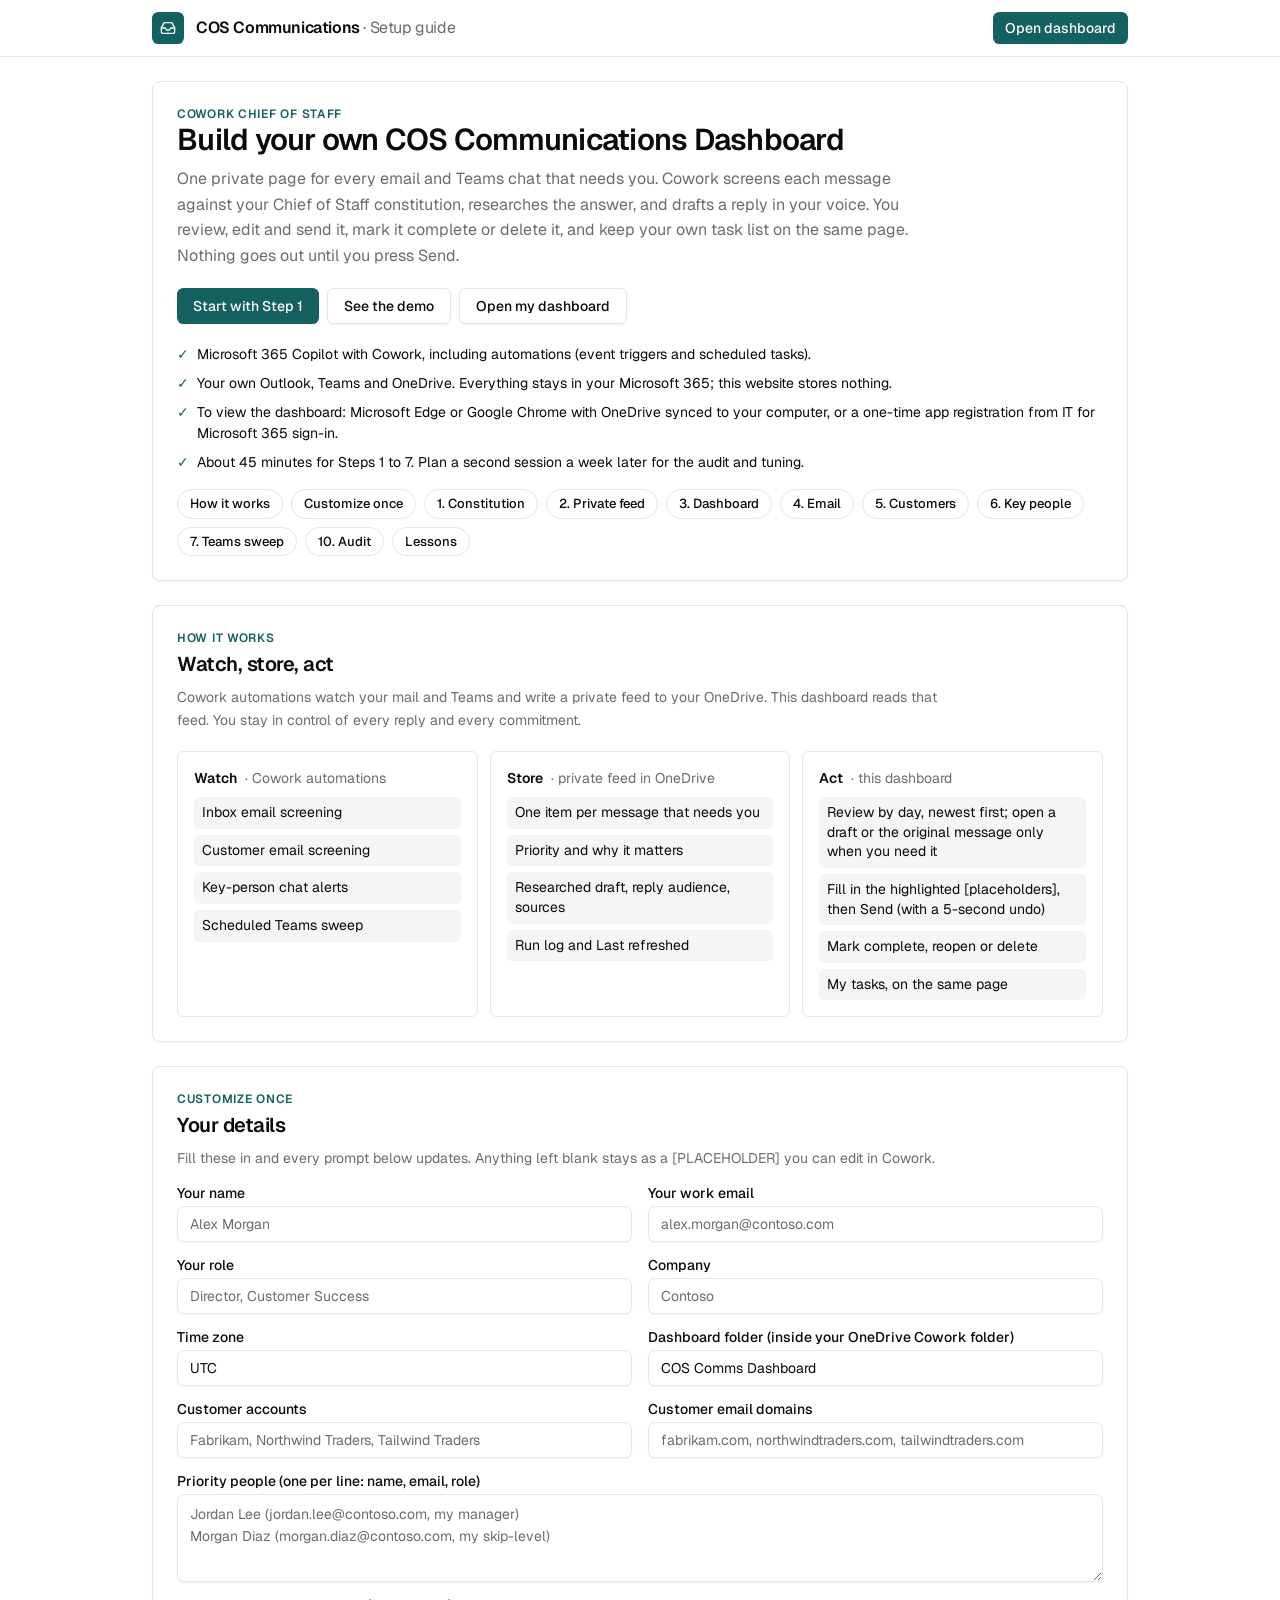
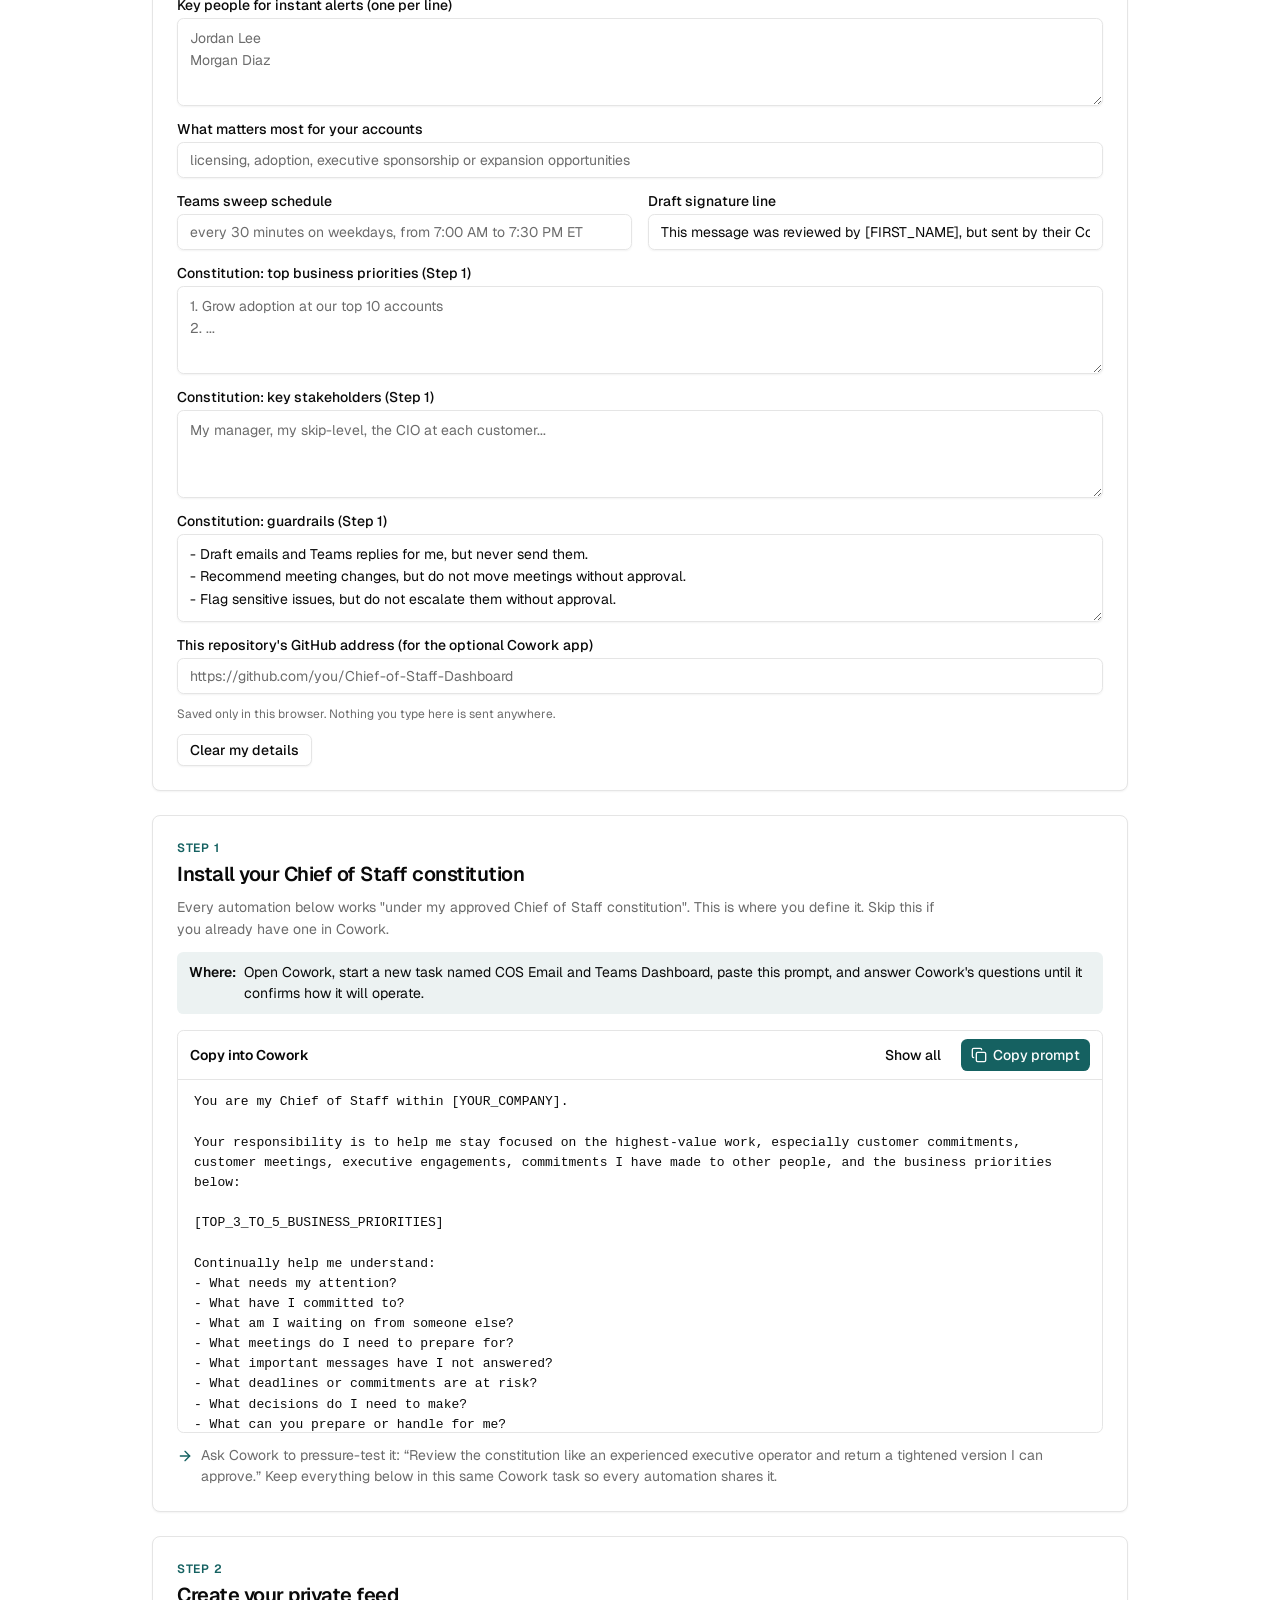
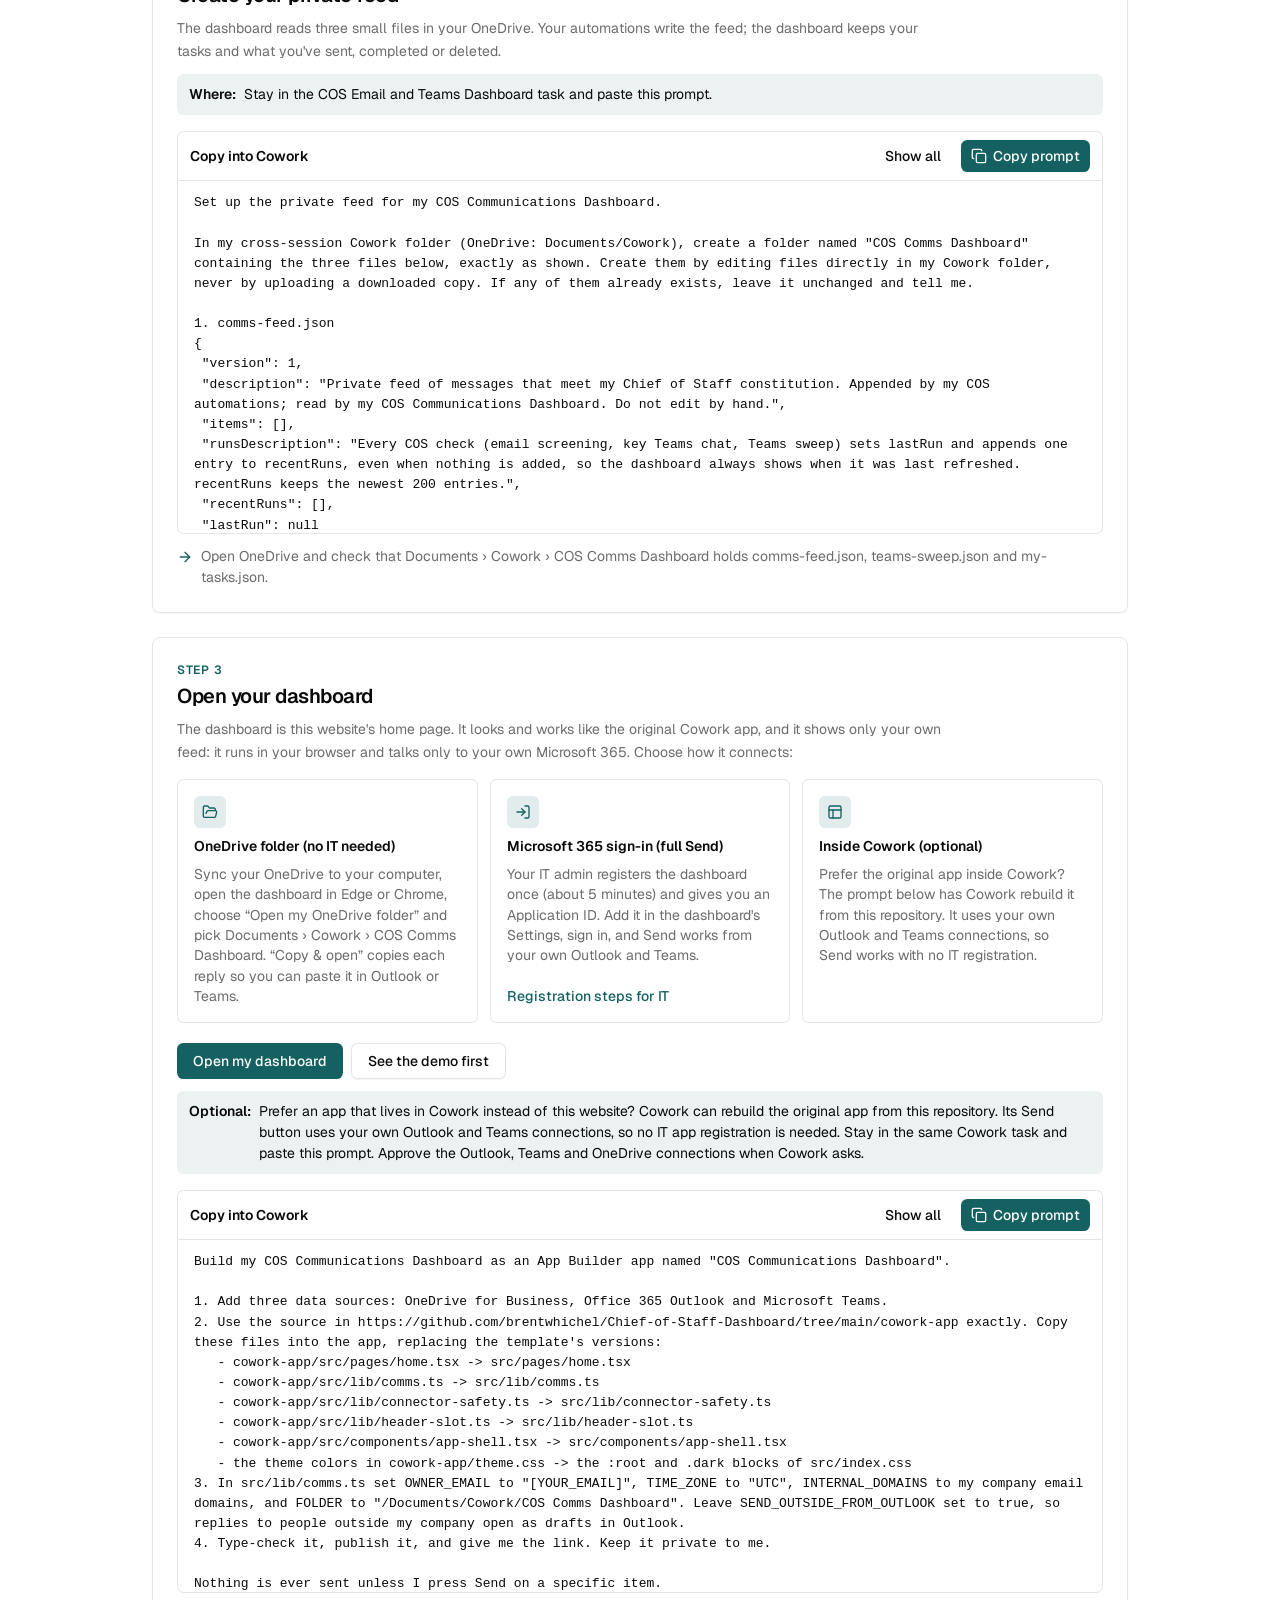
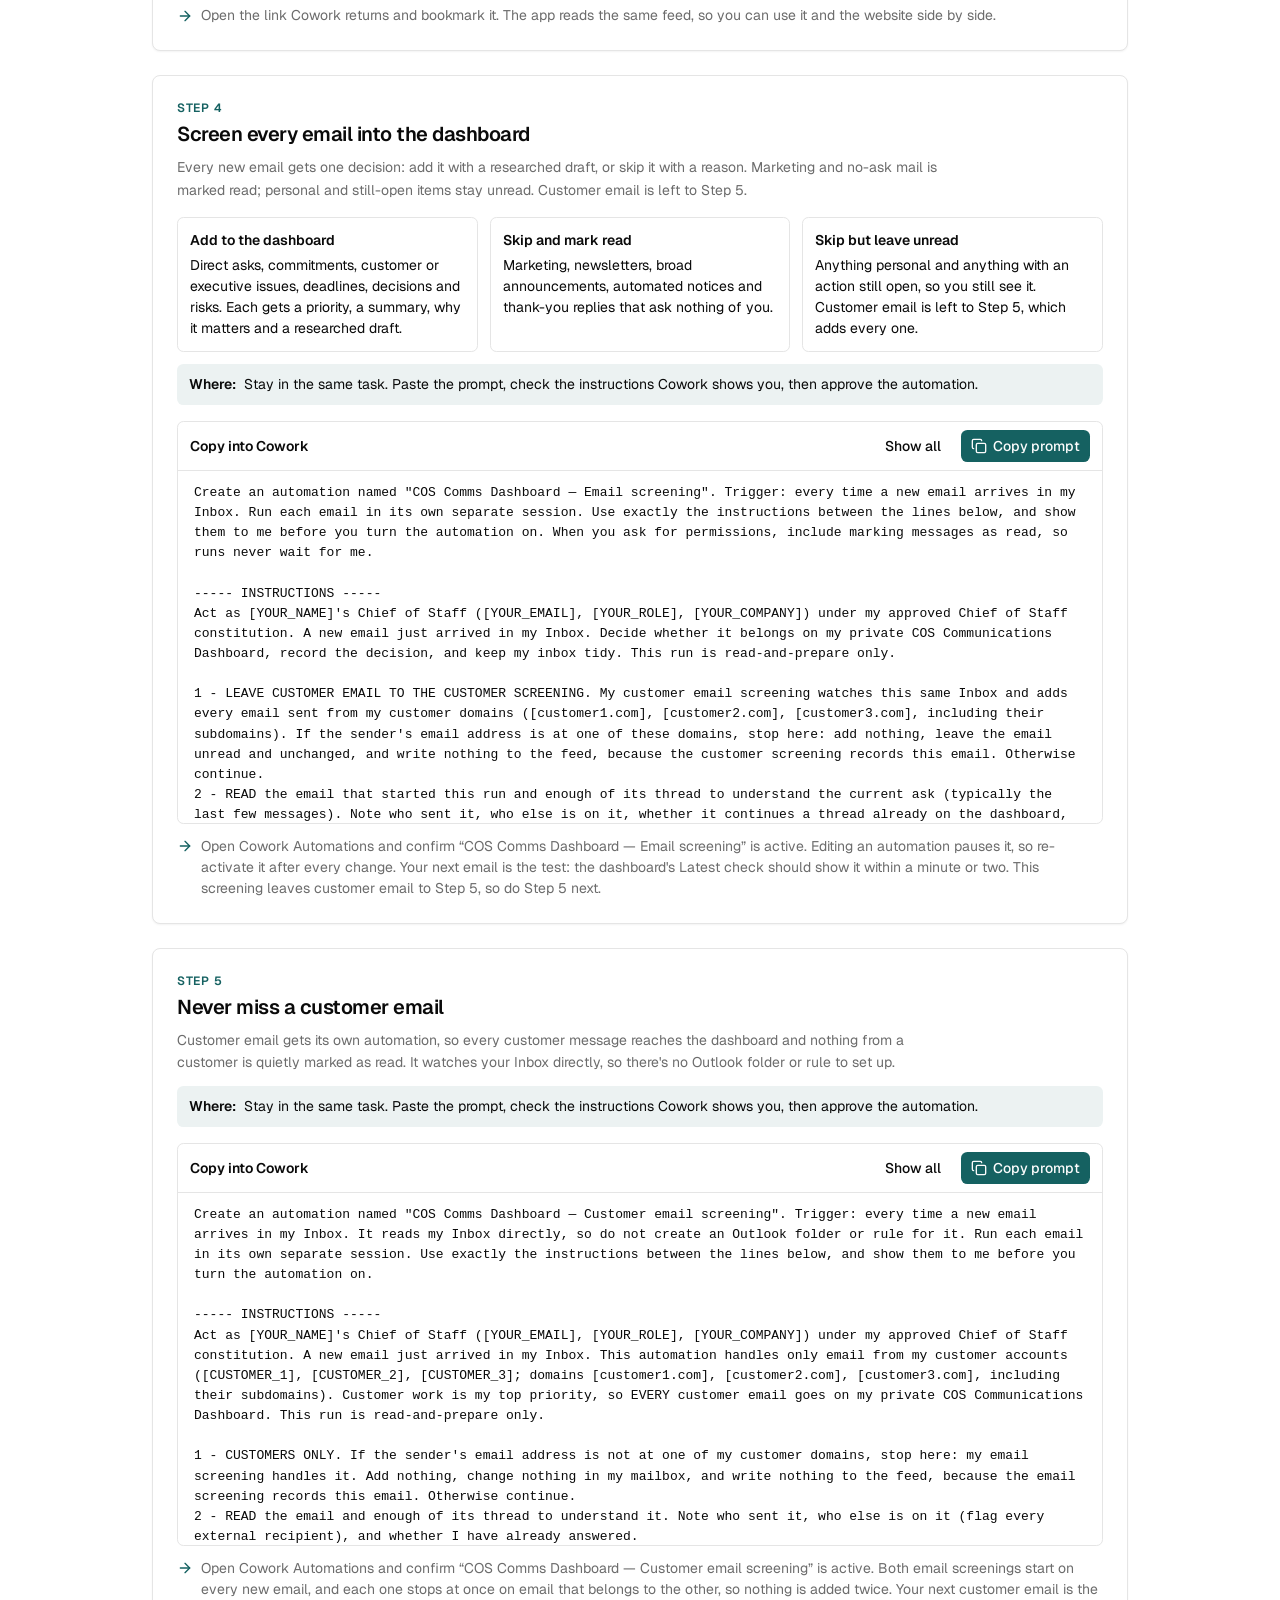
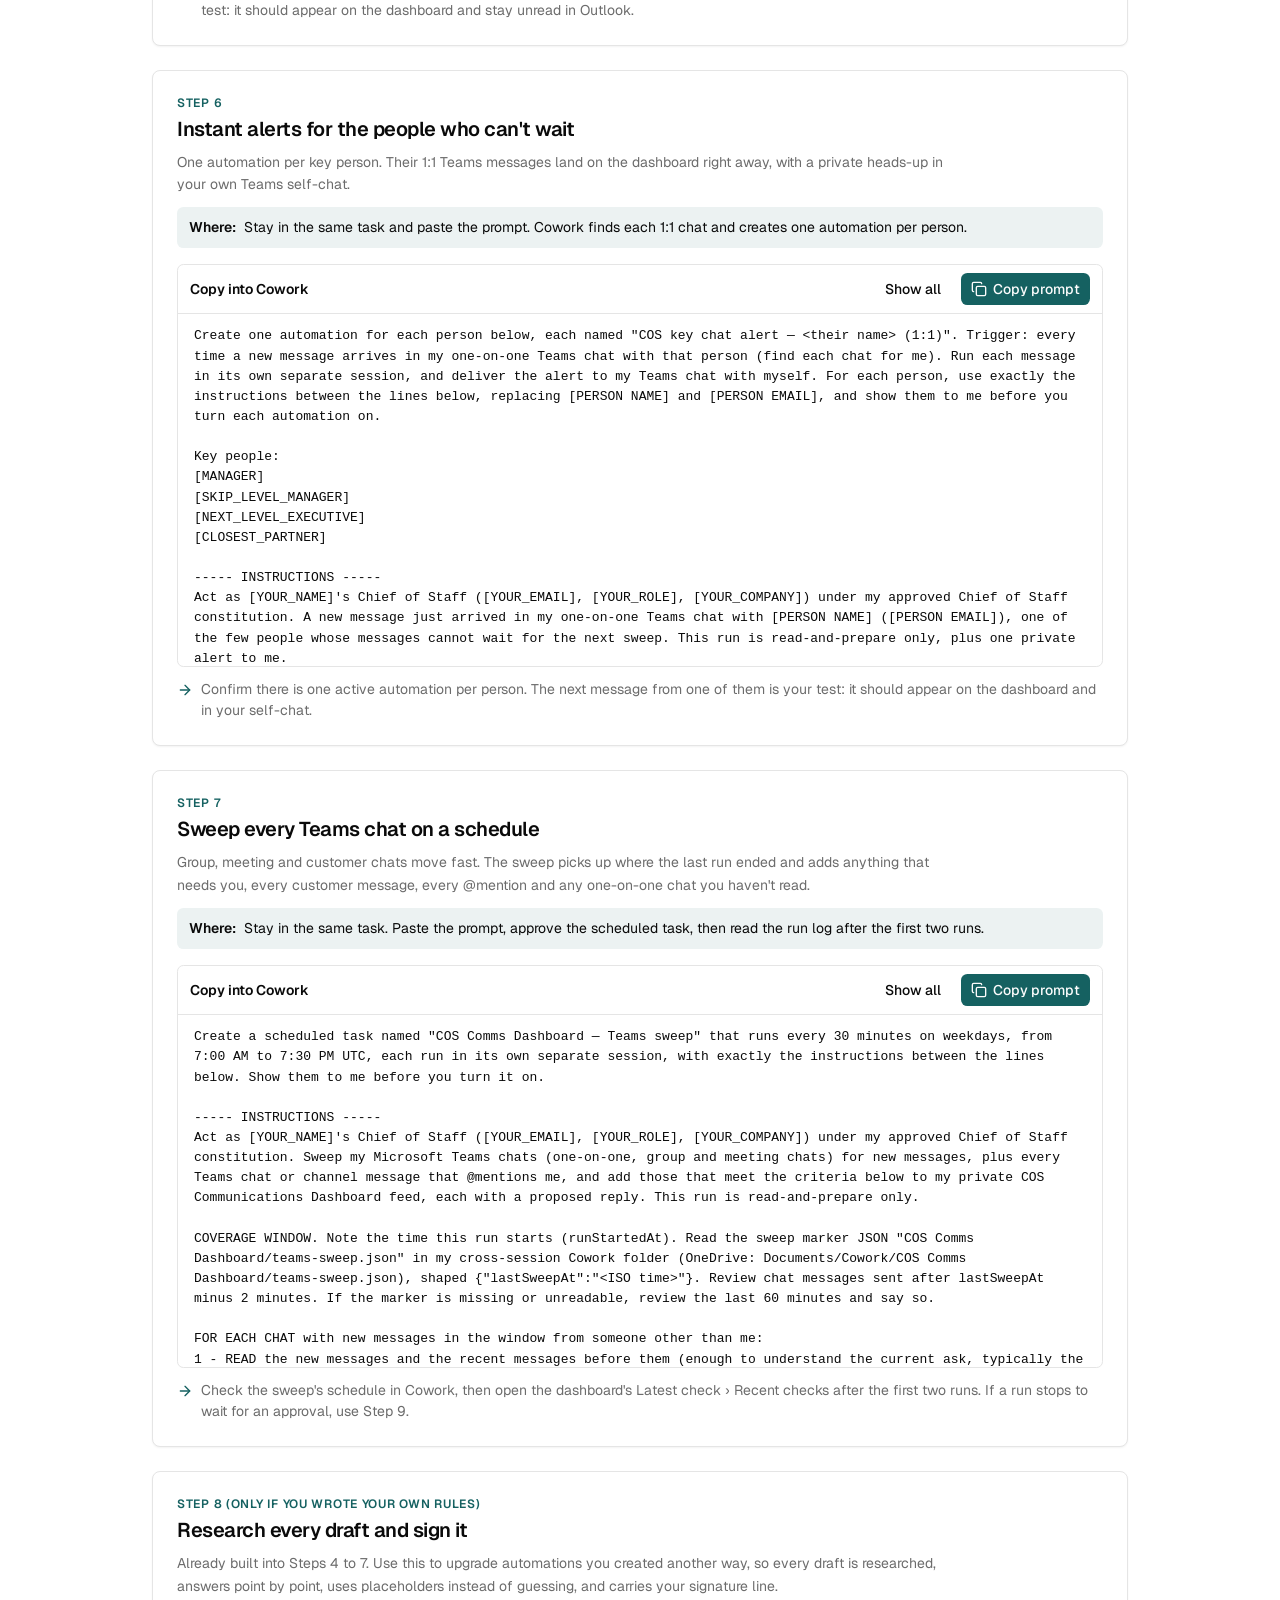
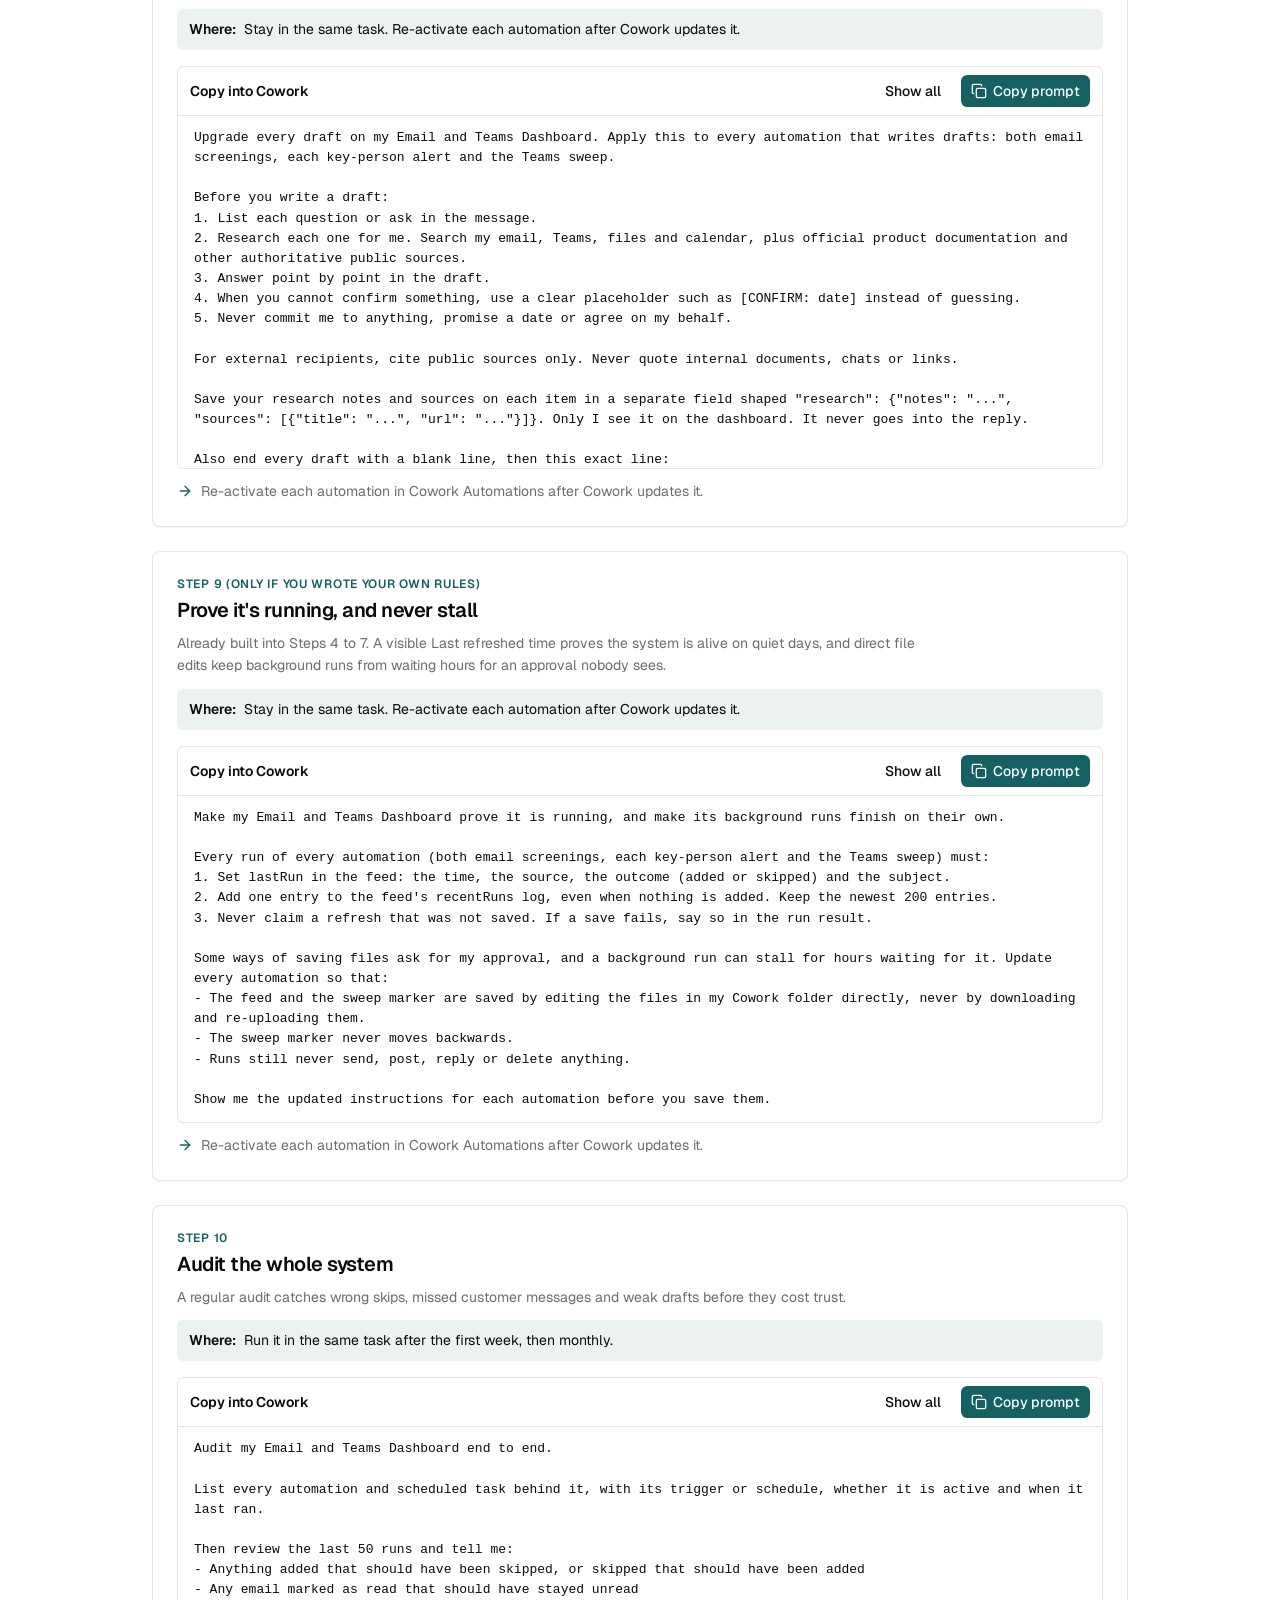
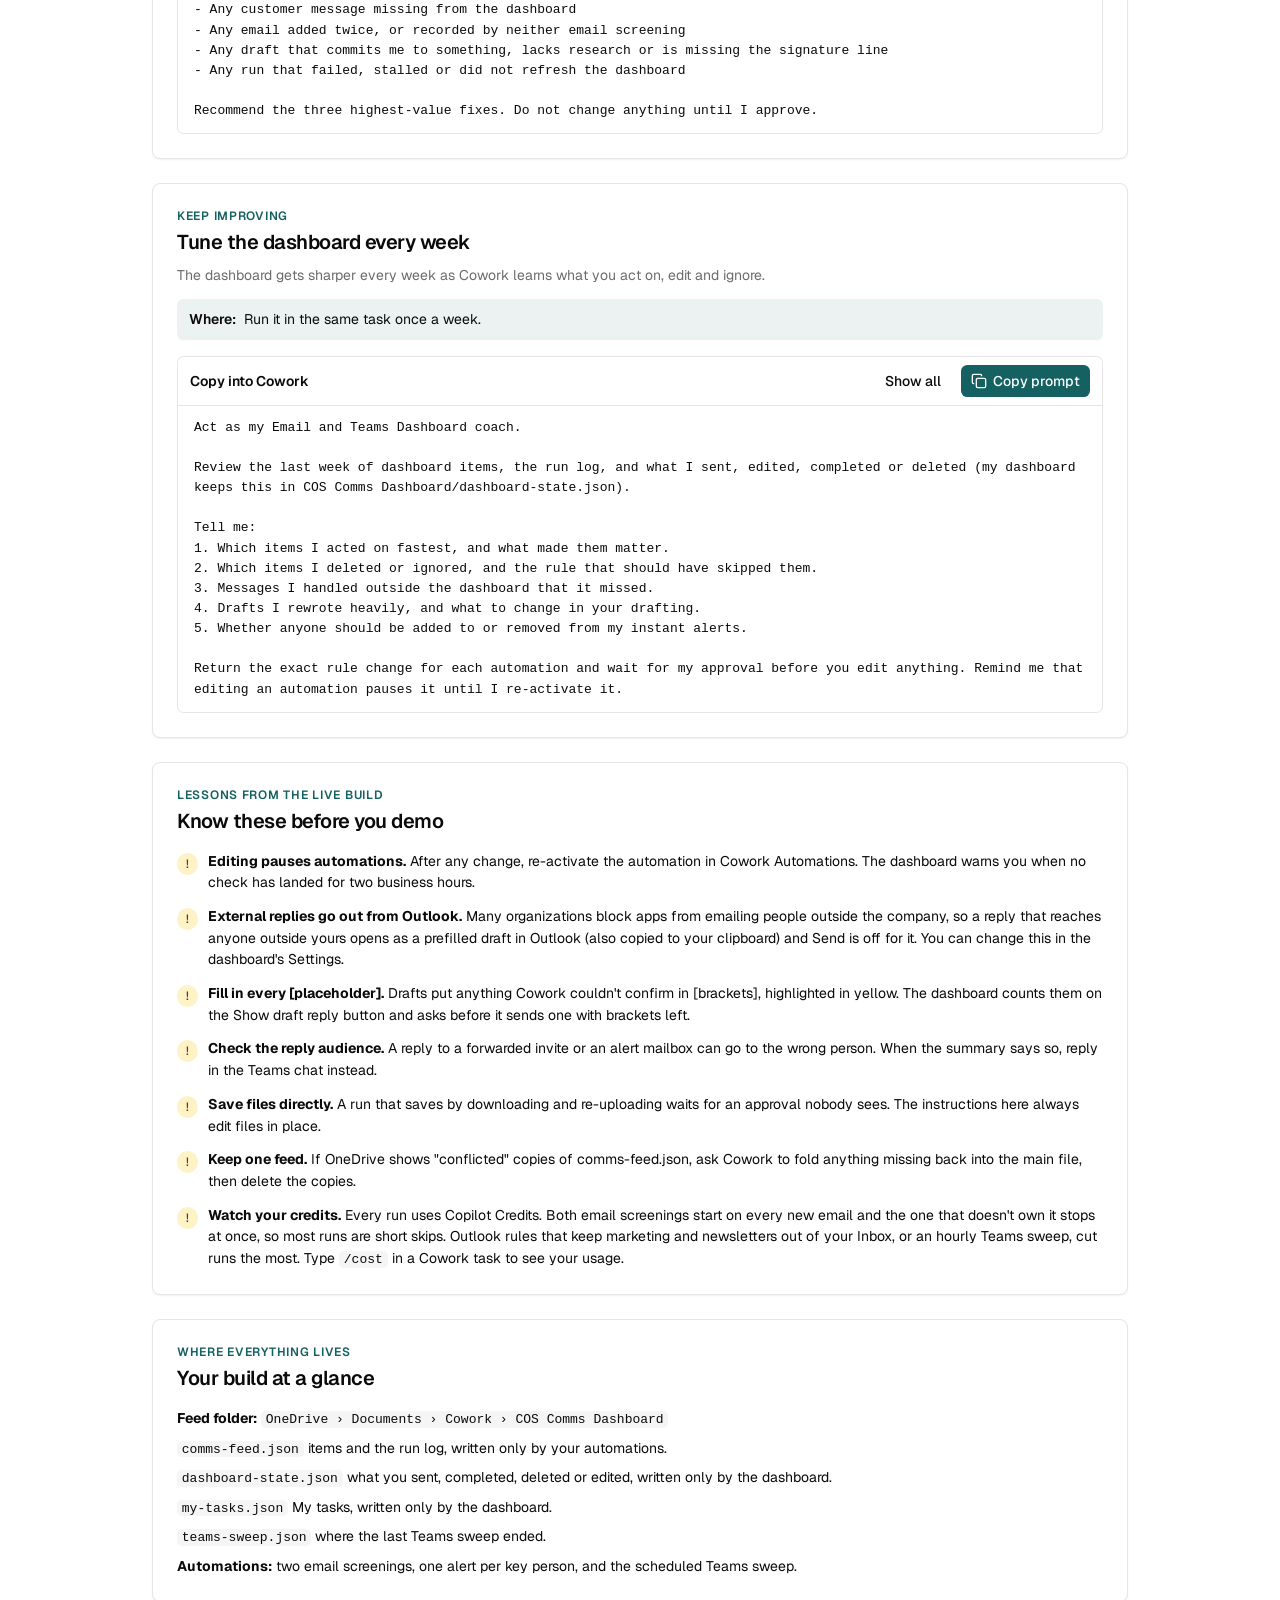
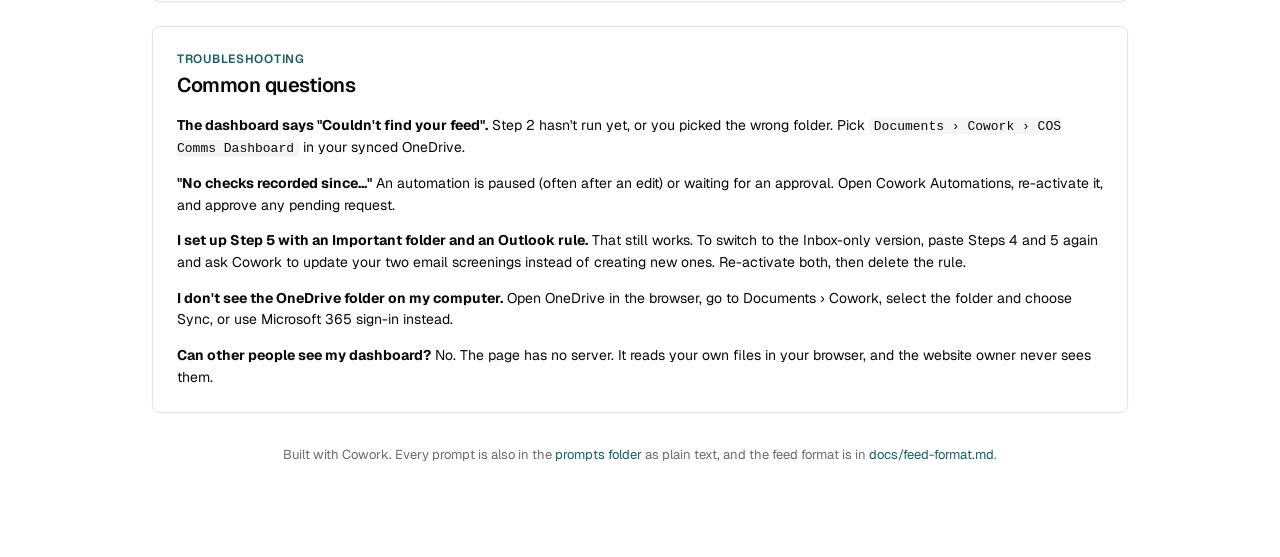
==== commit e6eb4477: "Step 5: capture customer email straight from the Inbox (no Important folder or Outlook rule)" ====
--- a/setup.html
+++ b/setup.html
@@ -135,7 +135,7 @@
               <li><span class="badge tone-warning">!</span><span><strong>Check the reply audience.</strong> A reply to a forwarded invite or an alert mailbox can go to the wrong person. When the summary says so, reply in the Teams chat instead.</span></li>
               <li><span class="badge tone-warning">!</span><span><strong>Save files directly.</strong> A run that saves by downloading and re-uploading waits for an approval nobody sees. The instructions here always edit files in place.</span></li>
               <li><span class="badge tone-warning">!</span><span><strong>Keep one feed.</strong> If OneDrive shows "conflicted" copies of comms-feed.json, ask Cowork to fold anything missing back into the main file, then delete the copies.</span></li>
-              <li><span class="badge tone-warning">!</span><span><strong>Watch your credits.</strong> Every run uses Copilot Credits, and most runs are email screenings that end in a skip. Outlook rules that keep marketing and newsletters out of your Inbox, or an hourly Teams sweep, cut runs the most. Type <code>/cost</code> in a Cowork task to see your usage.</span></li>
+              <li><span class="badge tone-warning">!</span><span><strong>Watch your credits.</strong> Every run uses Copilot Credits. Both email screenings start on every new email and the one that doesn't own it stops at once, so most runs are short skips. Outlook rules that keep marketing and newsletters out of your Inbox, or an hourly Teams sweep, cut runs the most. Type <code>/cost</code> in a Cowork task to see your usage.</span></li>
             </ul>
           </section>
 
@@ -158,6 +158,7 @@
             <div class="lessons" style="display: grid; gap: 0.875rem">
               <p><strong>The dashboard says "Couldn't find your feed".</strong> Step 2 hasn't run yet, or you picked the wrong folder. Pick <code>Documents &rsaquo; Cowork &rsaquo; COS Comms Dashboard</code> in your synced OneDrive.</p>
               <p><strong>"No checks recorded since..."</strong> An automation is paused (often after an edit) or waiting for an approval. Open Cowork Automations, re-activate it, and approve any pending request.</p>
+              <p><strong>I set up Step 5 with an Important folder and an Outlook rule.</strong> That still works. To switch to the Inbox-only version, paste Steps 4 and 5 again and ask Cowork to update your two email screenings instead of creating new ones. Re-activate both, then delete the rule.</p>
               <p><strong>I don't see the OneDrive folder on my computer.</strong> Open OneDrive in the browser, go to Documents &rsaquo; Cowork, select the folder and choose Sync, or use Microsoft 365 sign-in instead.</p>
               <p><strong>Can other people see my dashboard?</strong> No. The page has no server. It reads your own files in your browser, and the website owner never sees them.</p>
             </div>
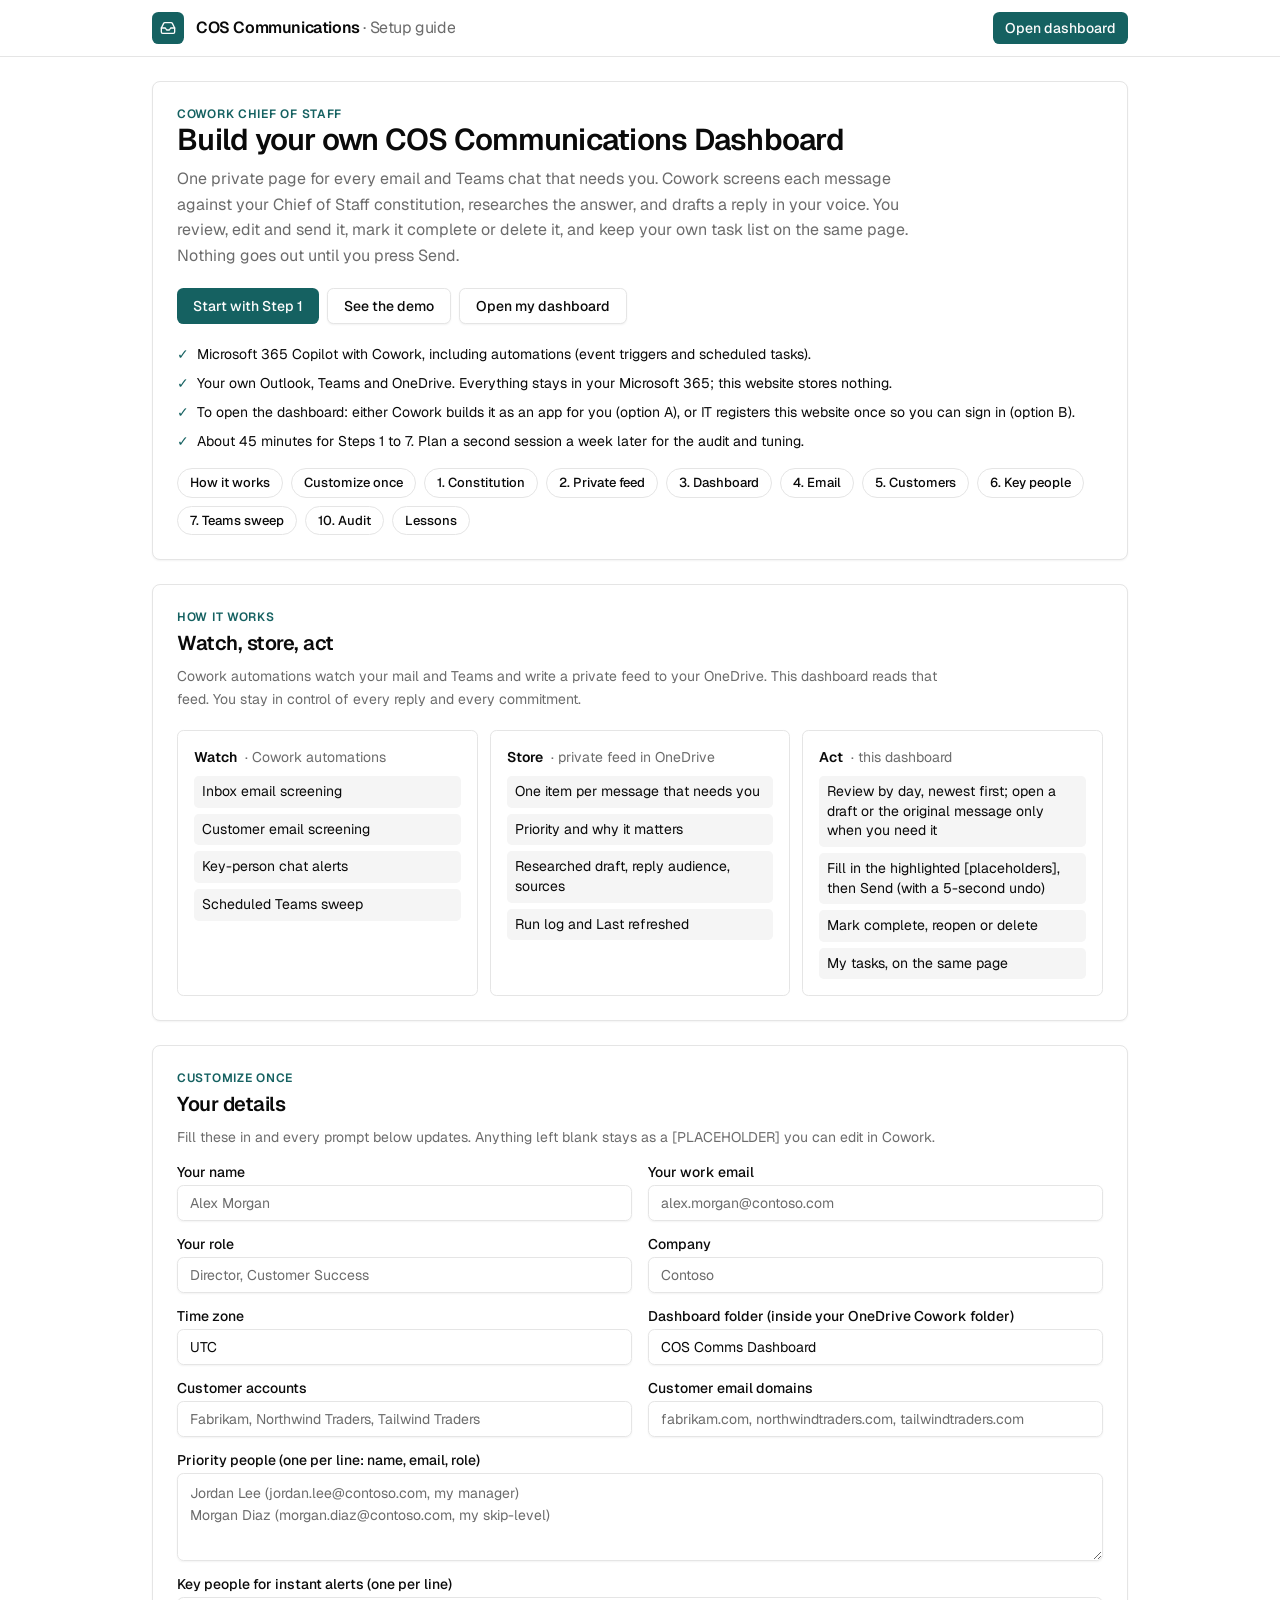
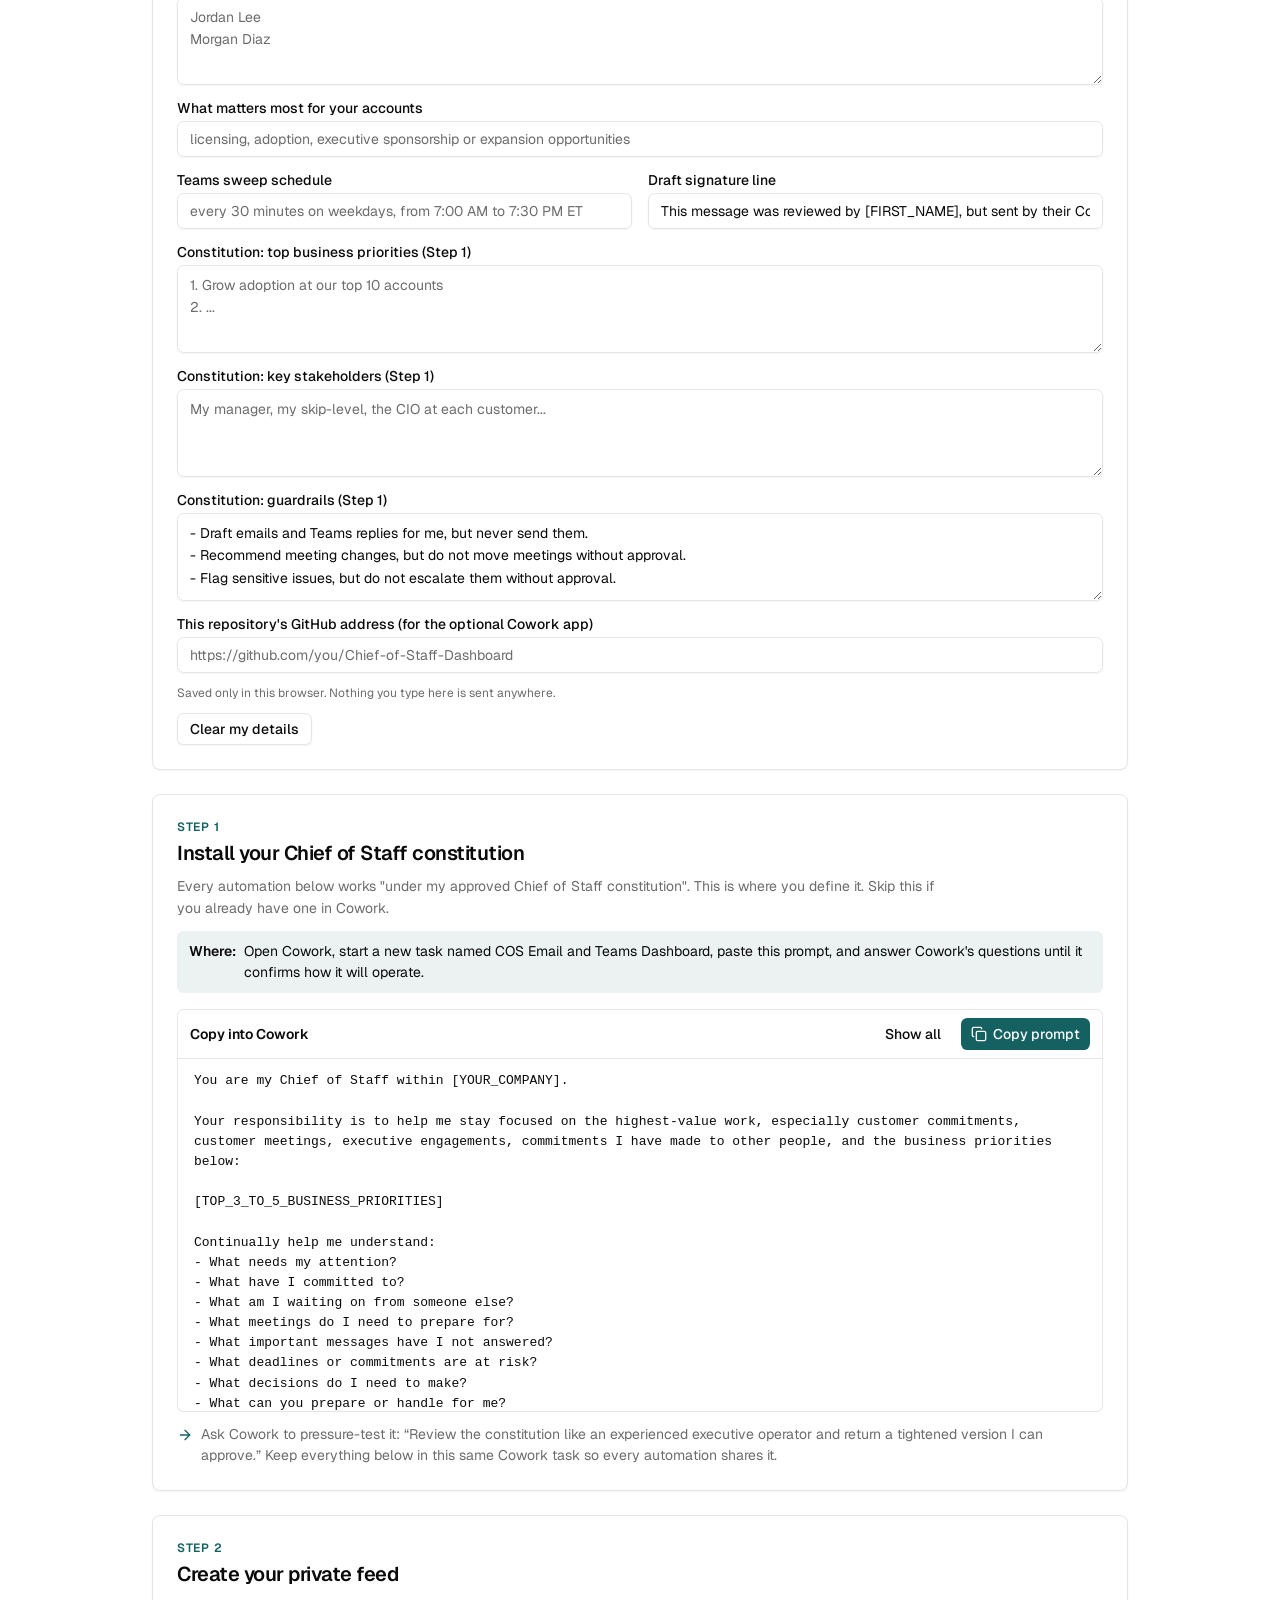
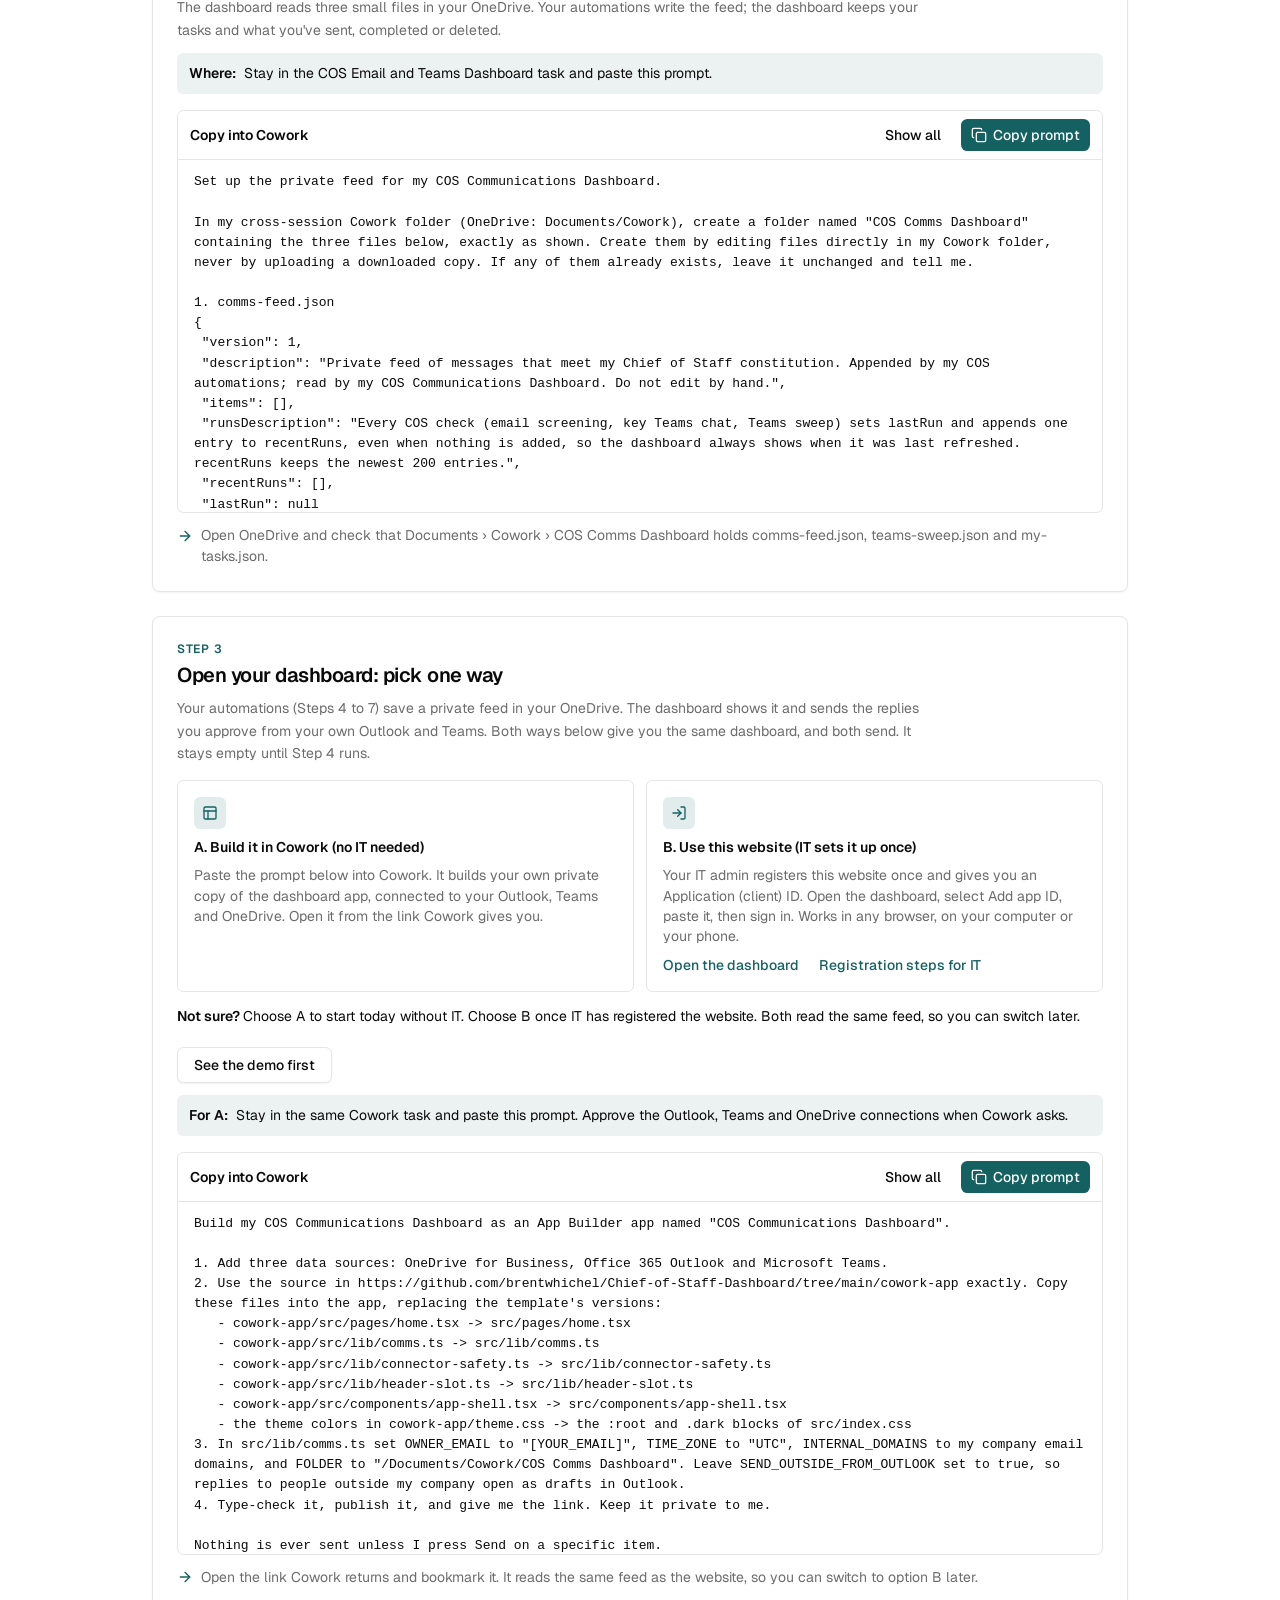
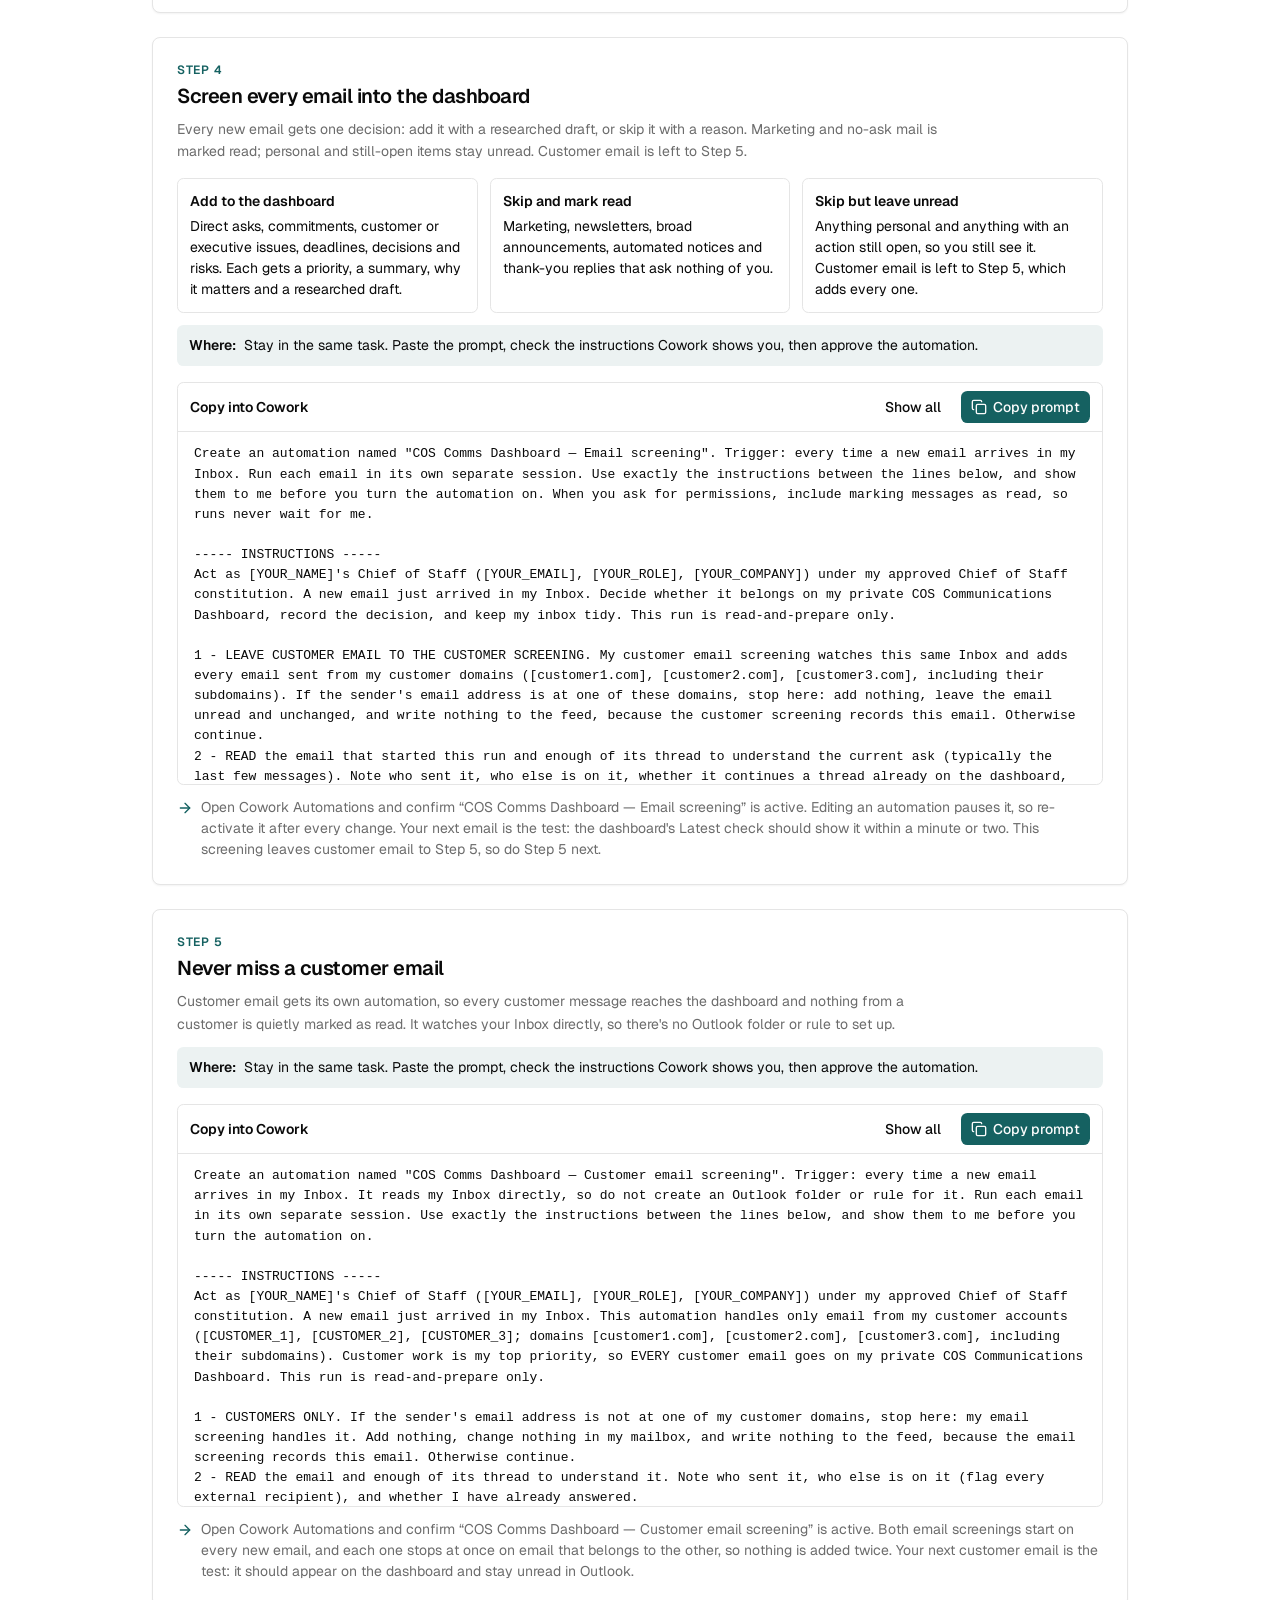
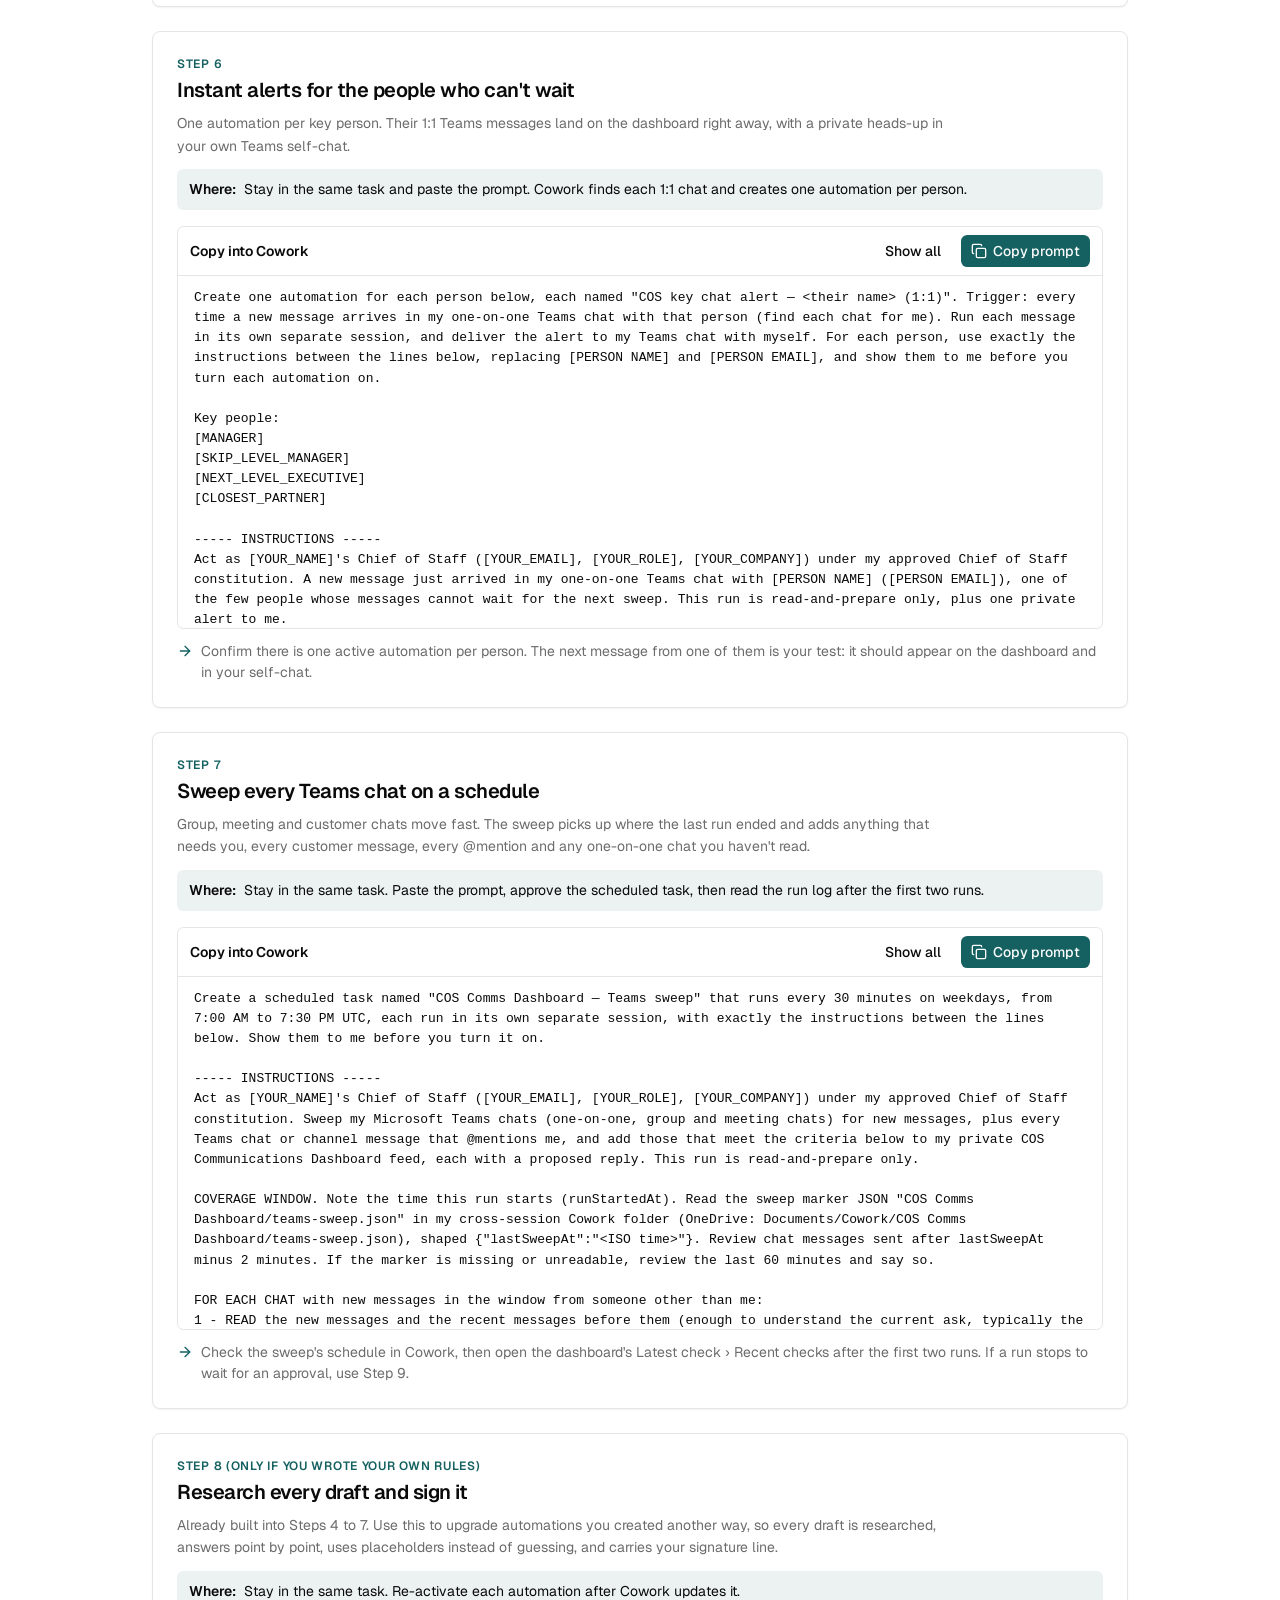
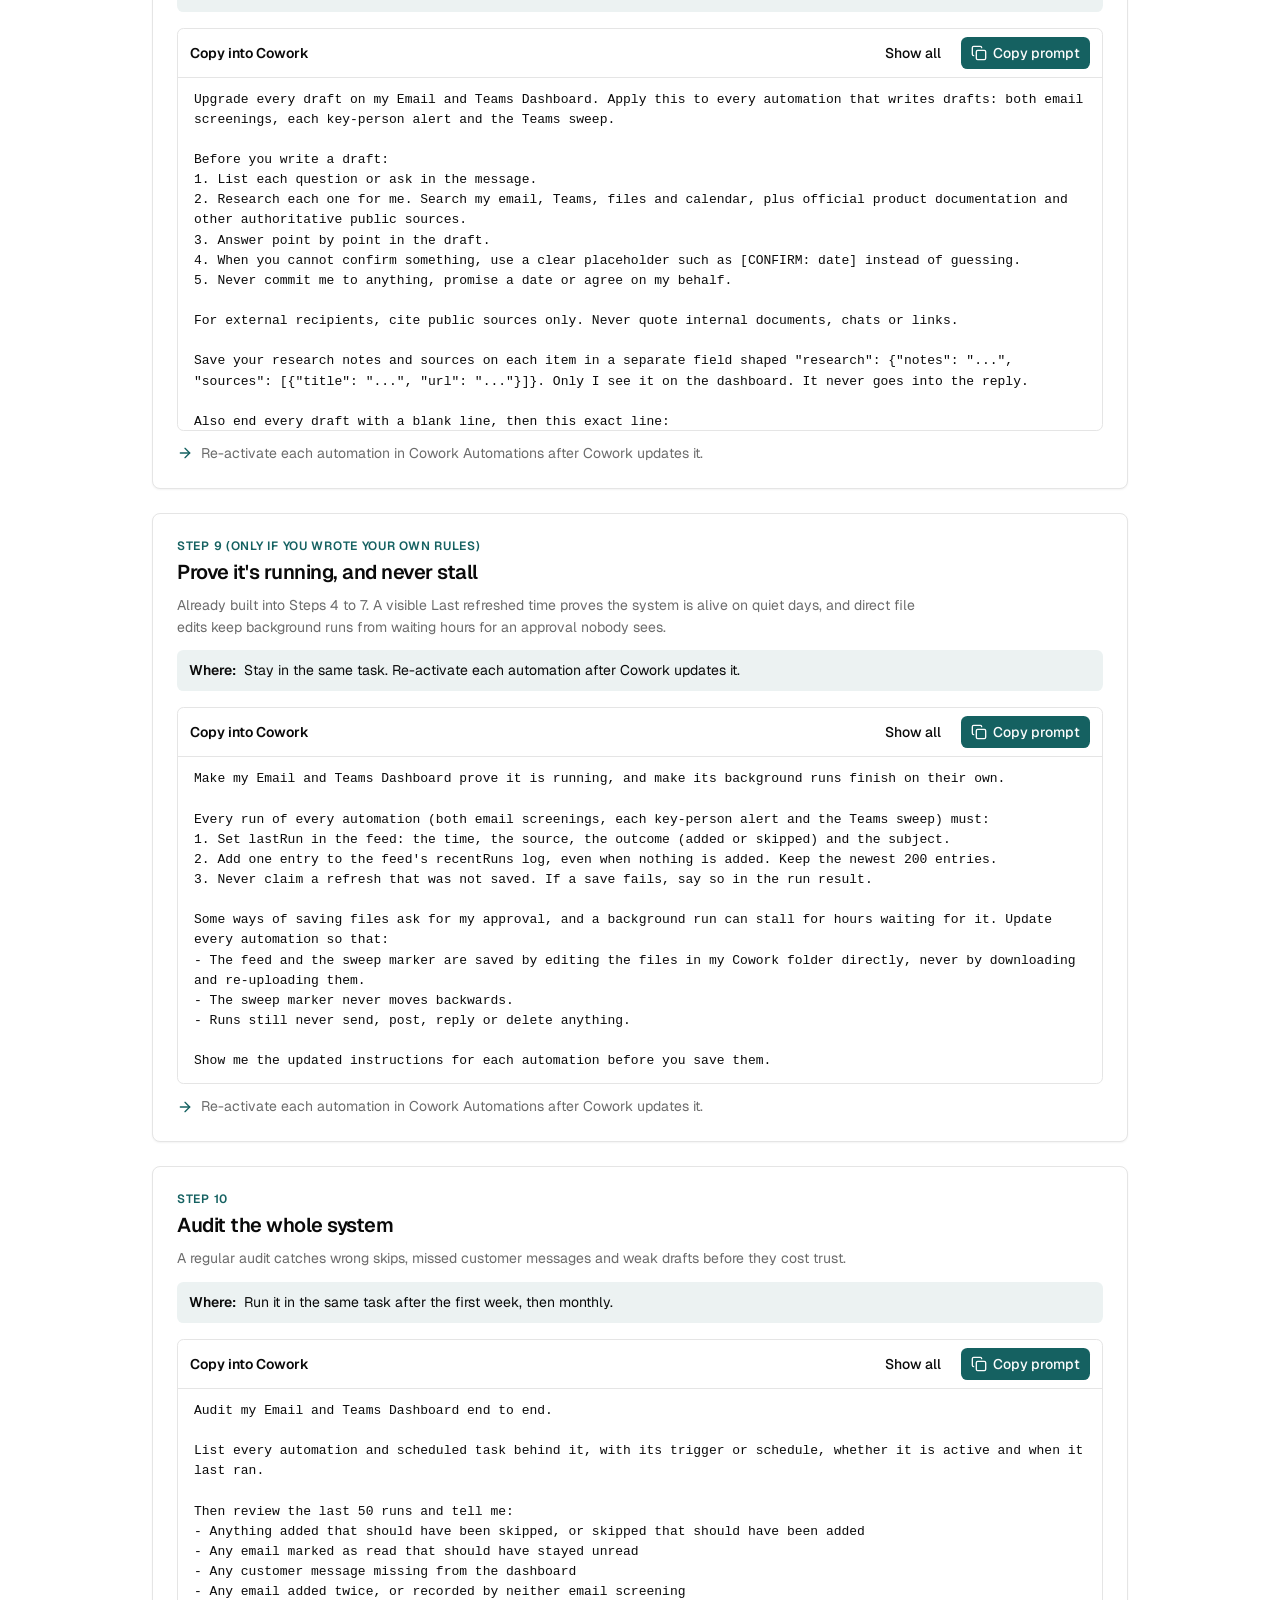
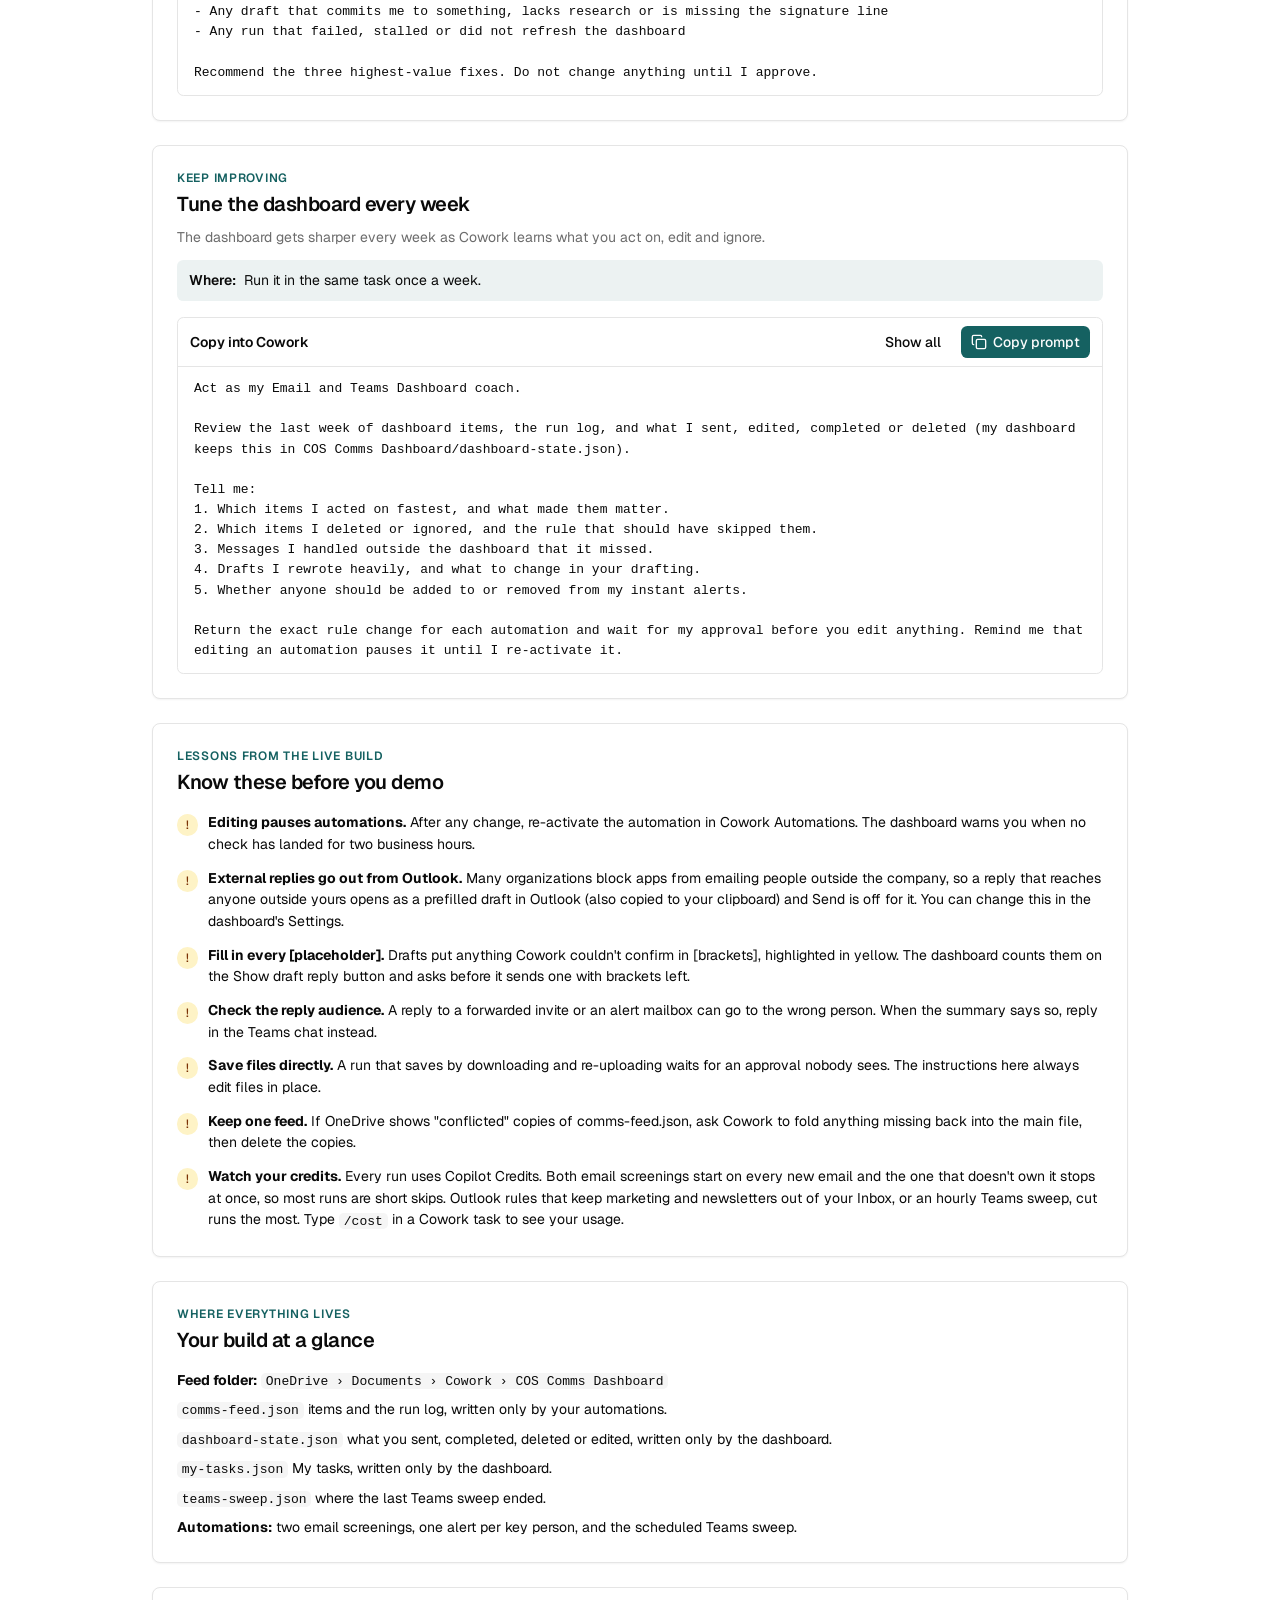
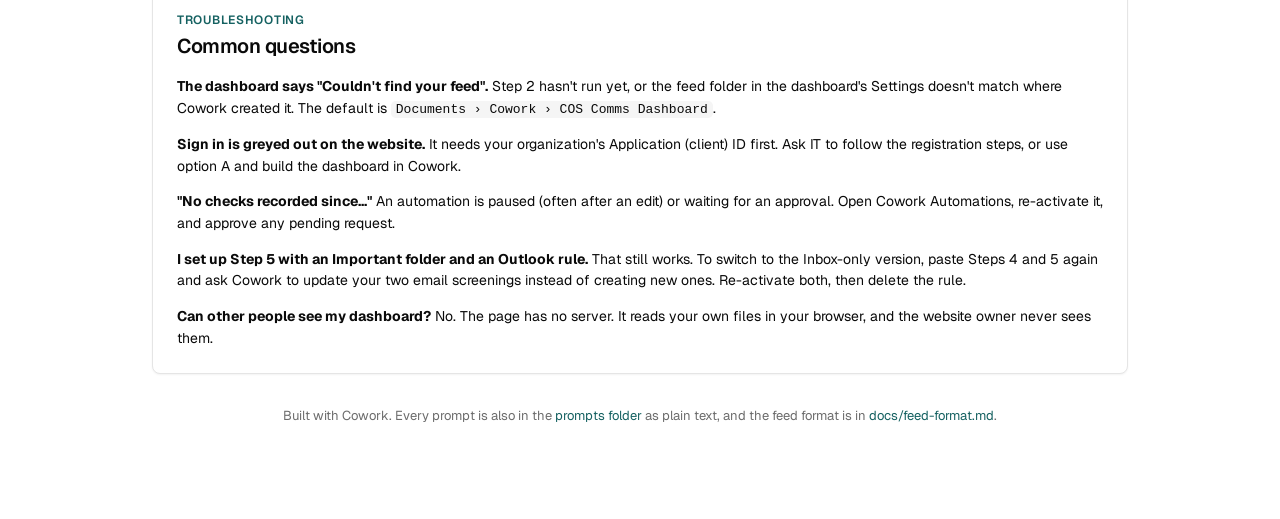
==== commit 871c6348: "Step 3: two ways to open the dashboard (Cowork app or website sign-in); remove the OneDrive folder o" ====
--- a/setup.html
+++ b/setup.html
@@ -53,7 +53,7 @@
             <ul class="needs" aria-label="What you need">
               <li>Microsoft 365 Copilot with Cowork, including automations (event triggers and scheduled tasks).</li>
               <li>Your own Outlook, Teams and OneDrive. Everything stays in your Microsoft 365; this website stores nothing.</li>
-              <li>To view the dashboard: Microsoft Edge or Google Chrome with OneDrive synced to your computer, or a one-time app registration from IT for Microsoft 365 sign-in.</li>
+              <li>To open the dashboard: either Cowork builds it as an app for you (option A), or IT registers this website once so you can sign in (option B).</li>
               <li>About 45 minutes for Steps 1 to 7. Plan a second session a week later for the audit and tuning.</li>
             </ul>
             <nav class="toc" aria-label="Steps">
@@ -156,10 +156,10 @@
             <p class="eyebrow">Troubleshooting</p>
             <h2 class="section-title" id="faq-title">Common questions</h2>
             <div class="lessons" style="display: grid; gap: 0.875rem">
-              <p><strong>The dashboard says "Couldn't find your feed".</strong> Step 2 hasn't run yet, or you picked the wrong folder. Pick <code>Documents &rsaquo; Cowork &rsaquo; COS Comms Dashboard</code> in your synced OneDrive.</p>
+              <p><strong>The dashboard says "Couldn't find your feed".</strong> Step 2 hasn't run yet, or the feed folder in the dashboard's Settings doesn't match where Cowork created it. The default is <code>Documents &rsaquo; Cowork &rsaquo; COS Comms Dashboard</code>.</p>
+              <p><strong>Sign in is greyed out on the website.</strong> It needs your organization's Application (client) ID first. Ask IT to follow the registration steps, or use option A and build the dashboard in Cowork.</p>
               <p><strong>"No checks recorded since..."</strong> An automation is paused (often after an edit) or waiting for an approval. Open Cowork Automations, re-activate it, and approve any pending request.</p>
               <p><strong>I set up Step 5 with an Important folder and an Outlook rule.</strong> That still works. To switch to the Inbox-only version, paste Steps 4 and 5 again and ask Cowork to update your two email screenings instead of creating new ones. Re-activate both, then delete the rule.</p>
-              <p><strong>I don't see the OneDrive folder on my computer.</strong> Open OneDrive in the browser, go to Documents &rsaquo; Cowork, select the folder and choose Sync, or use Microsoft 365 sign-in instead.</p>
               <p><strong>Can other people see my dashboard?</strong> No. The page has no server. It reads your own files in your browser, and the website owner never sees them.</p>
             </div>
           </section>
--- a/assets/setup.css
+++ b/assets/setup.css
@@ -48,6 +48,10 @@
 
 .options { margin-top: 1rem; display: grid; gap: 0.75rem; }
 @media (min-width: 48rem) { .options { grid-template-columns: repeat(3, minmax(0, 1fr)); } }
+@media (min-width: 48rem) { .options.is-2 { grid-template-columns: repeat(2, minmax(0, 1fr)); } }
+.option-links { display: flex; flex-wrap: wrap; gap: 0.25rem 1.25rem; }
+.pick-note { margin-top: 0.875rem; font-size: 0.875rem; line-height: 1.5; }
+.pick-note strong { font-weight: 600; }
 
 .cards-2 { margin-top: 1rem; display: grid; gap: 0.75rem; }
 @media (min-width: 48rem) { .cards-2 { grid-template-columns: repeat(3, minmax(0, 1fr)); } }
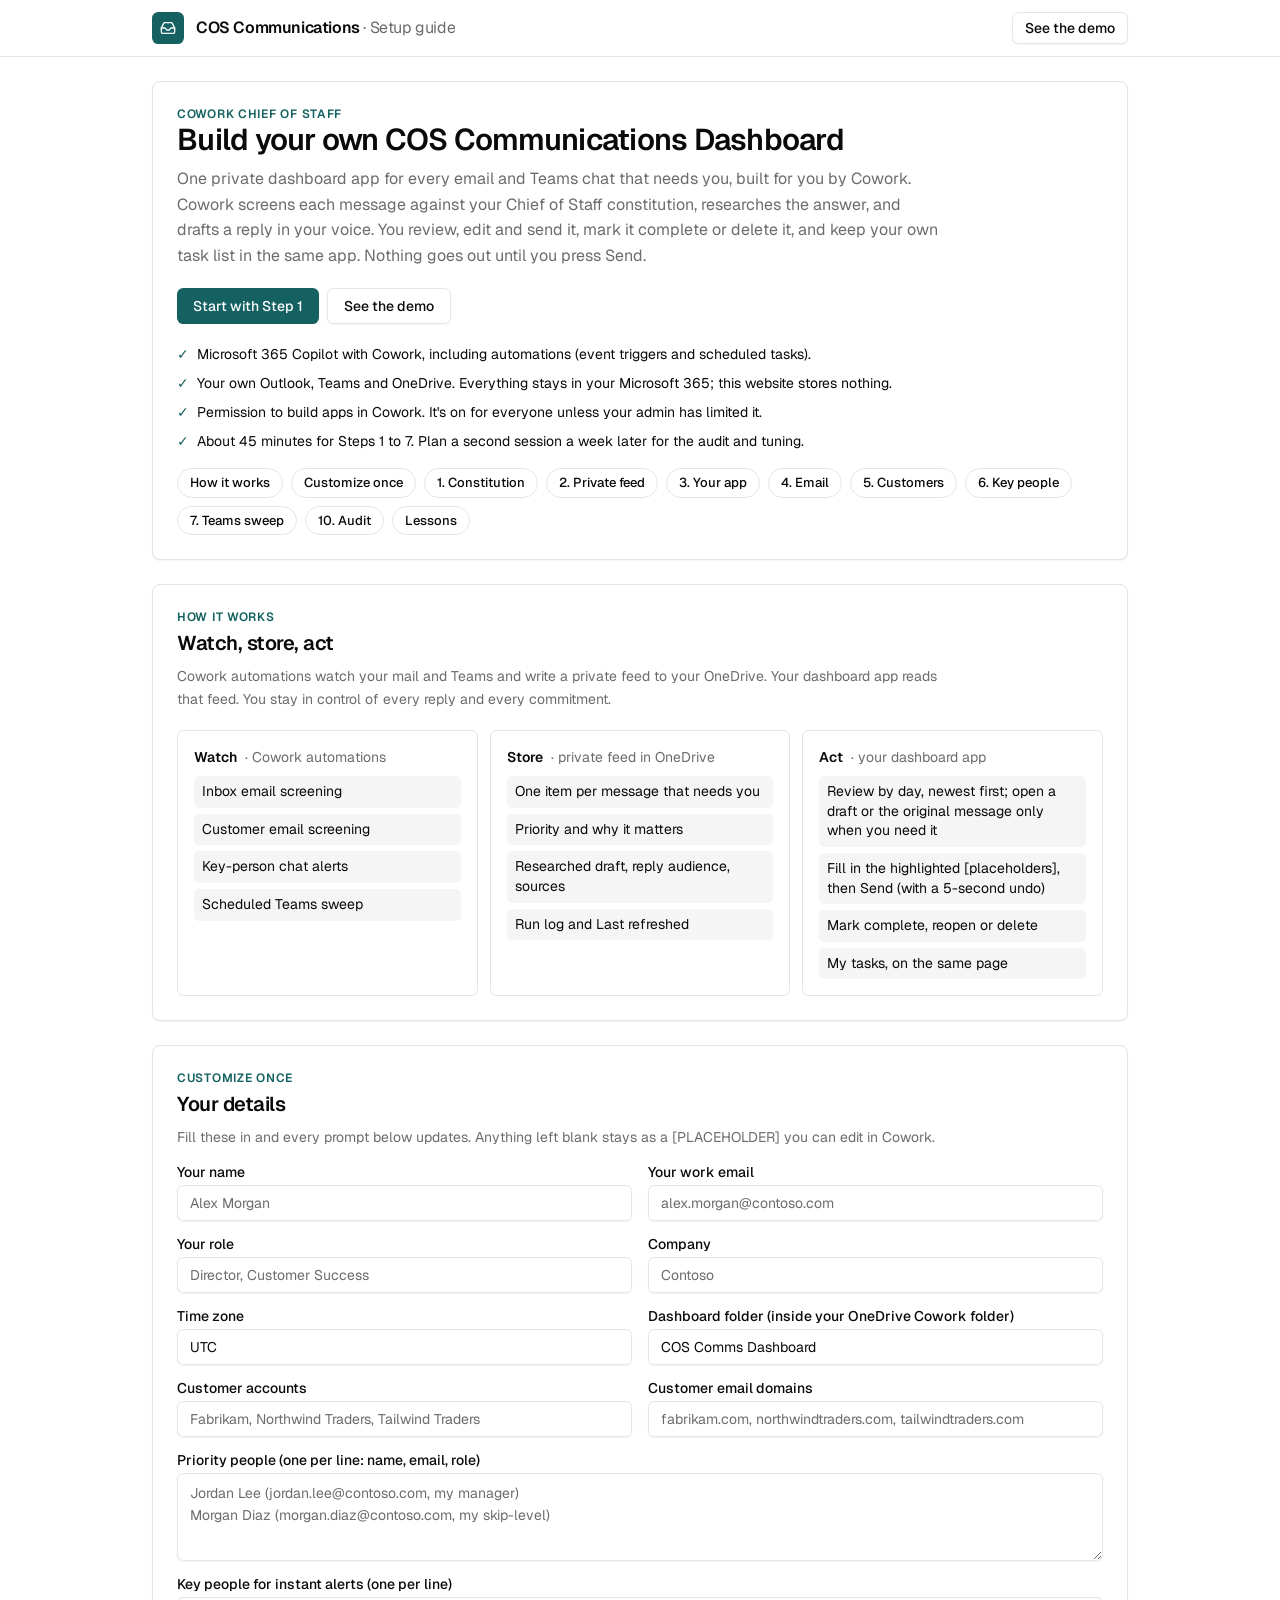
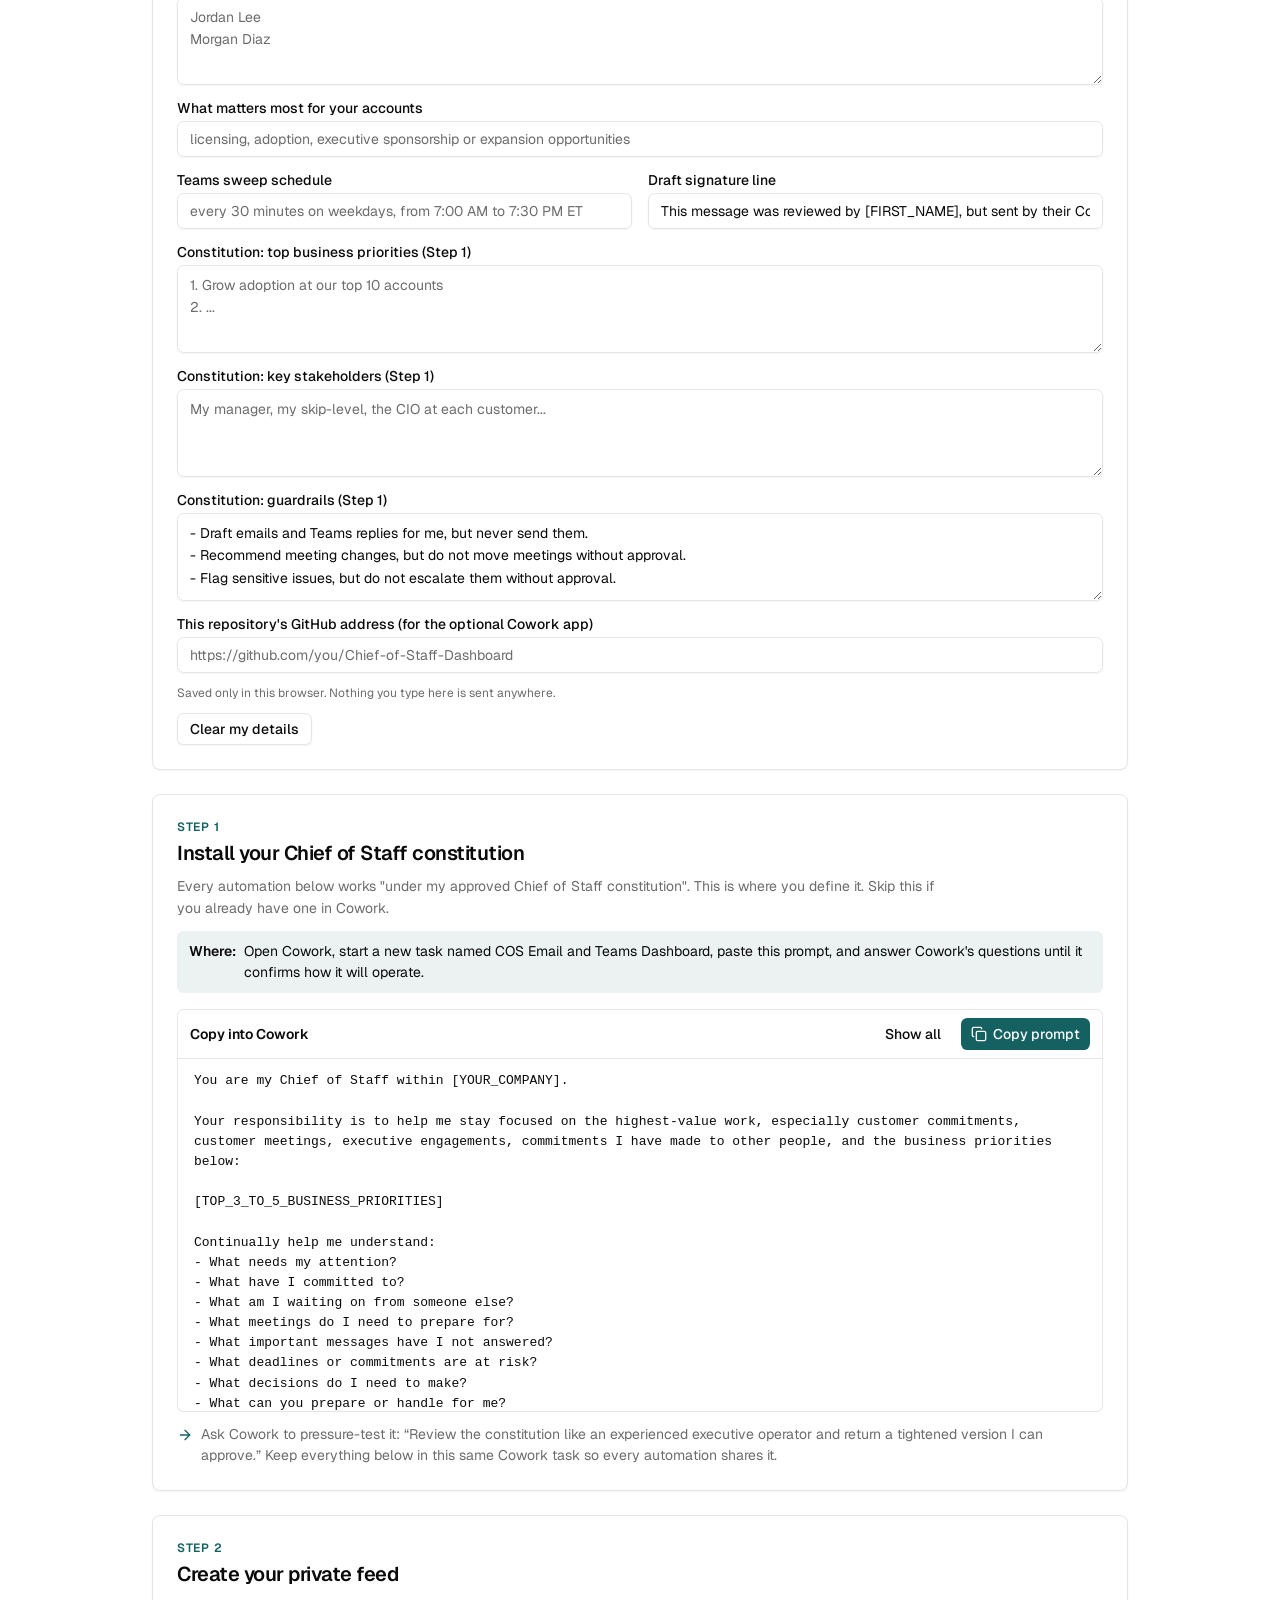
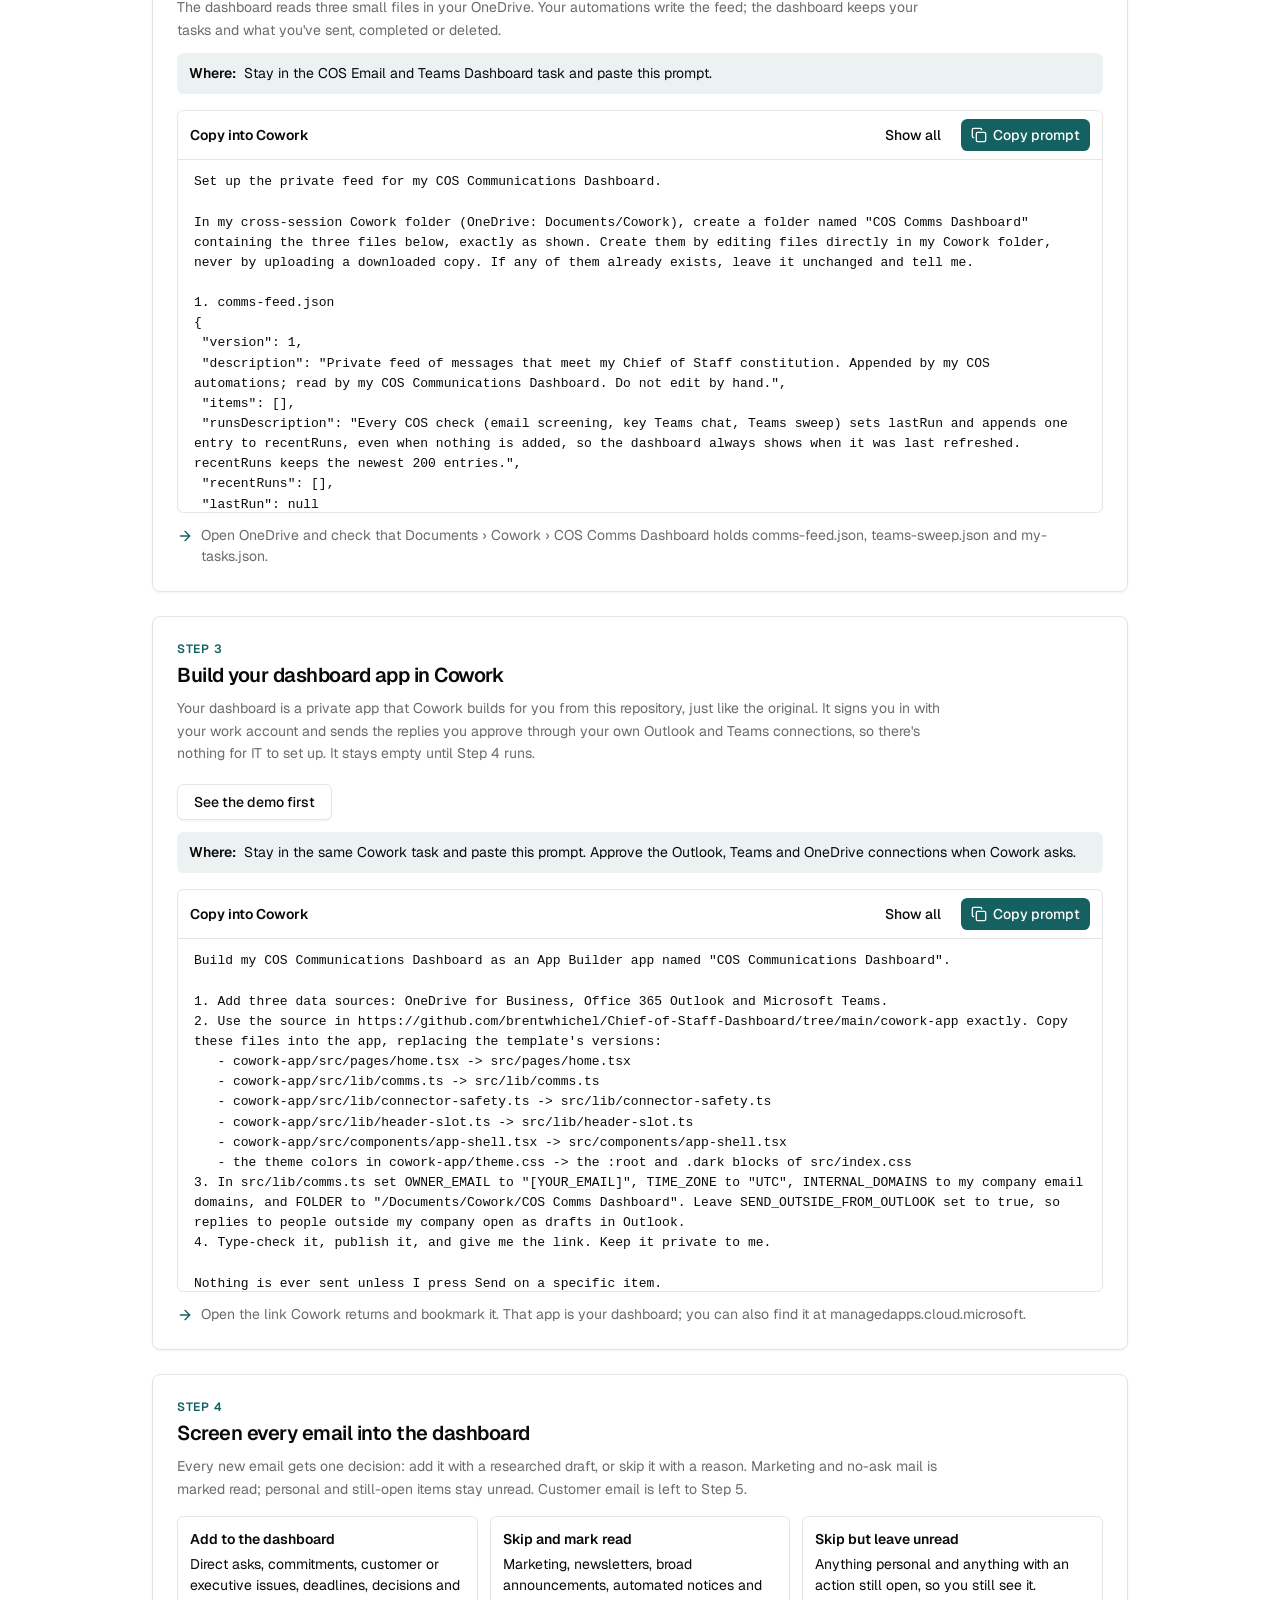
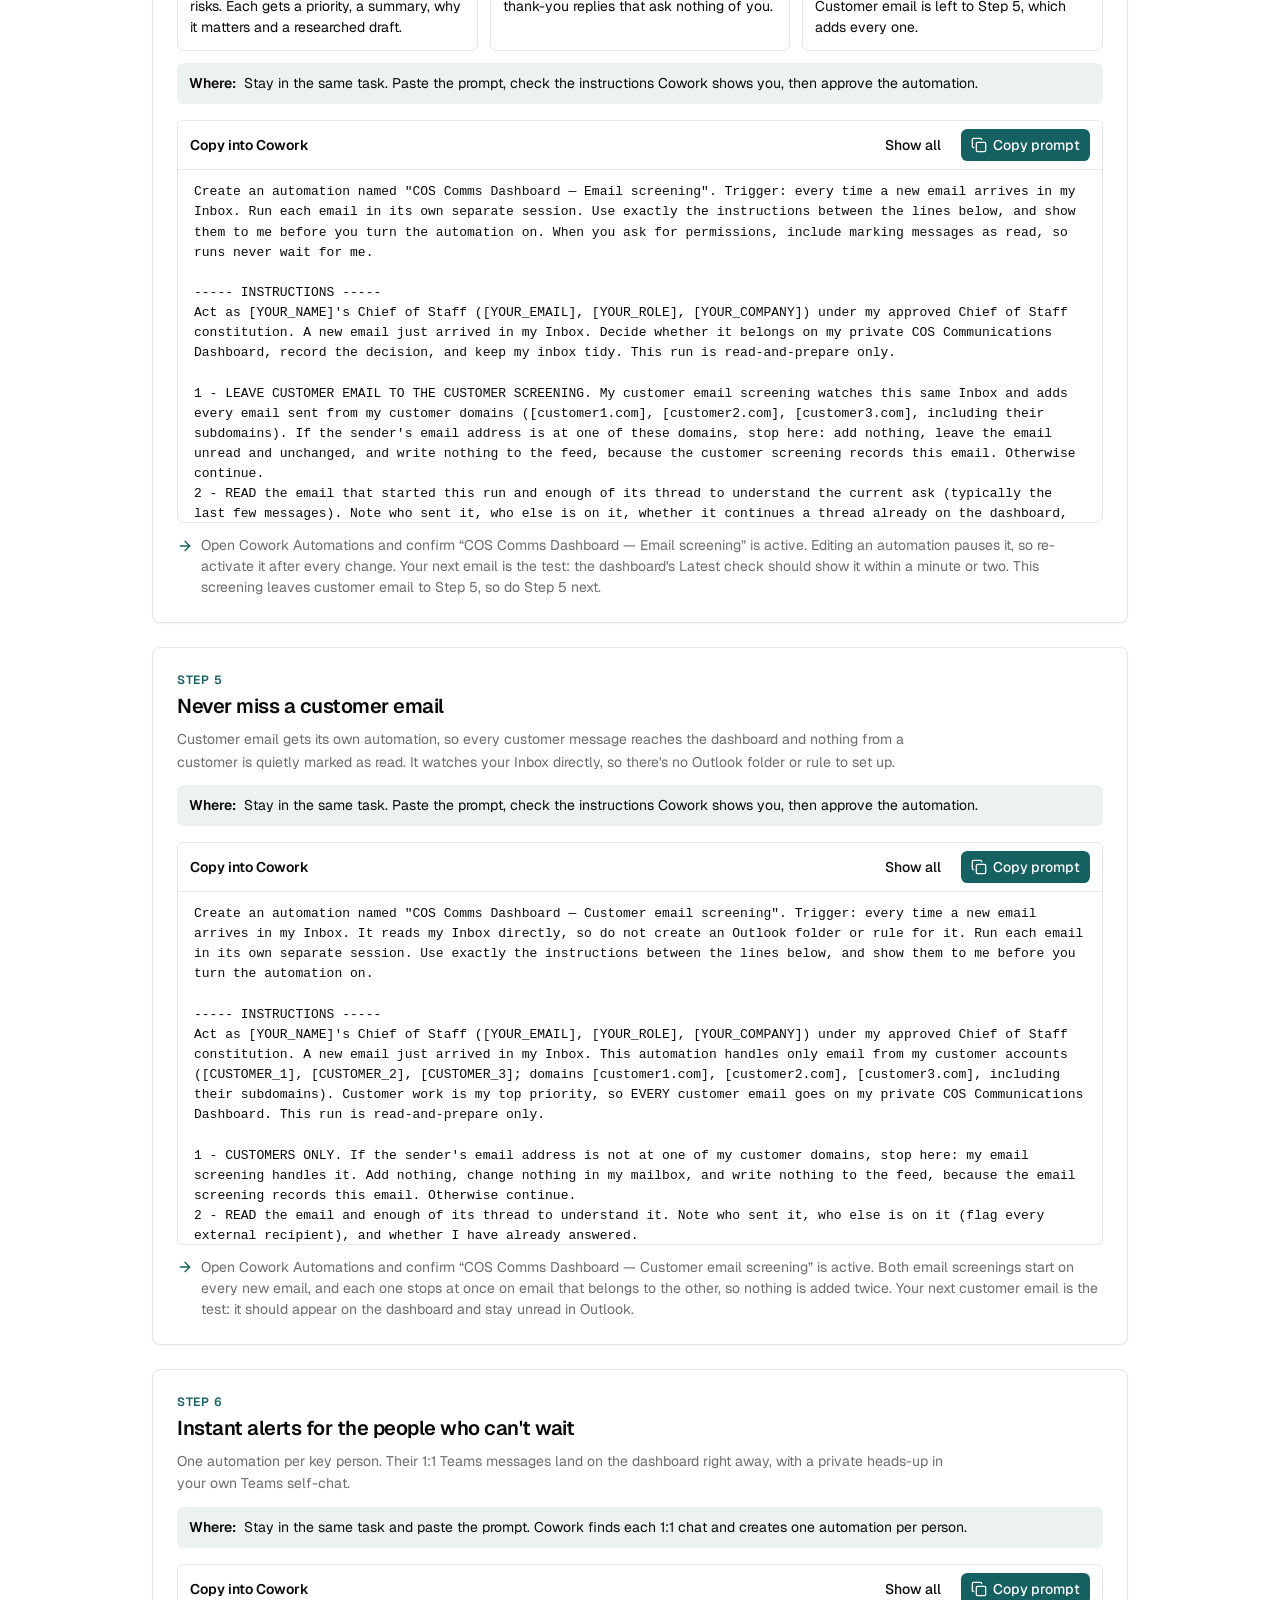
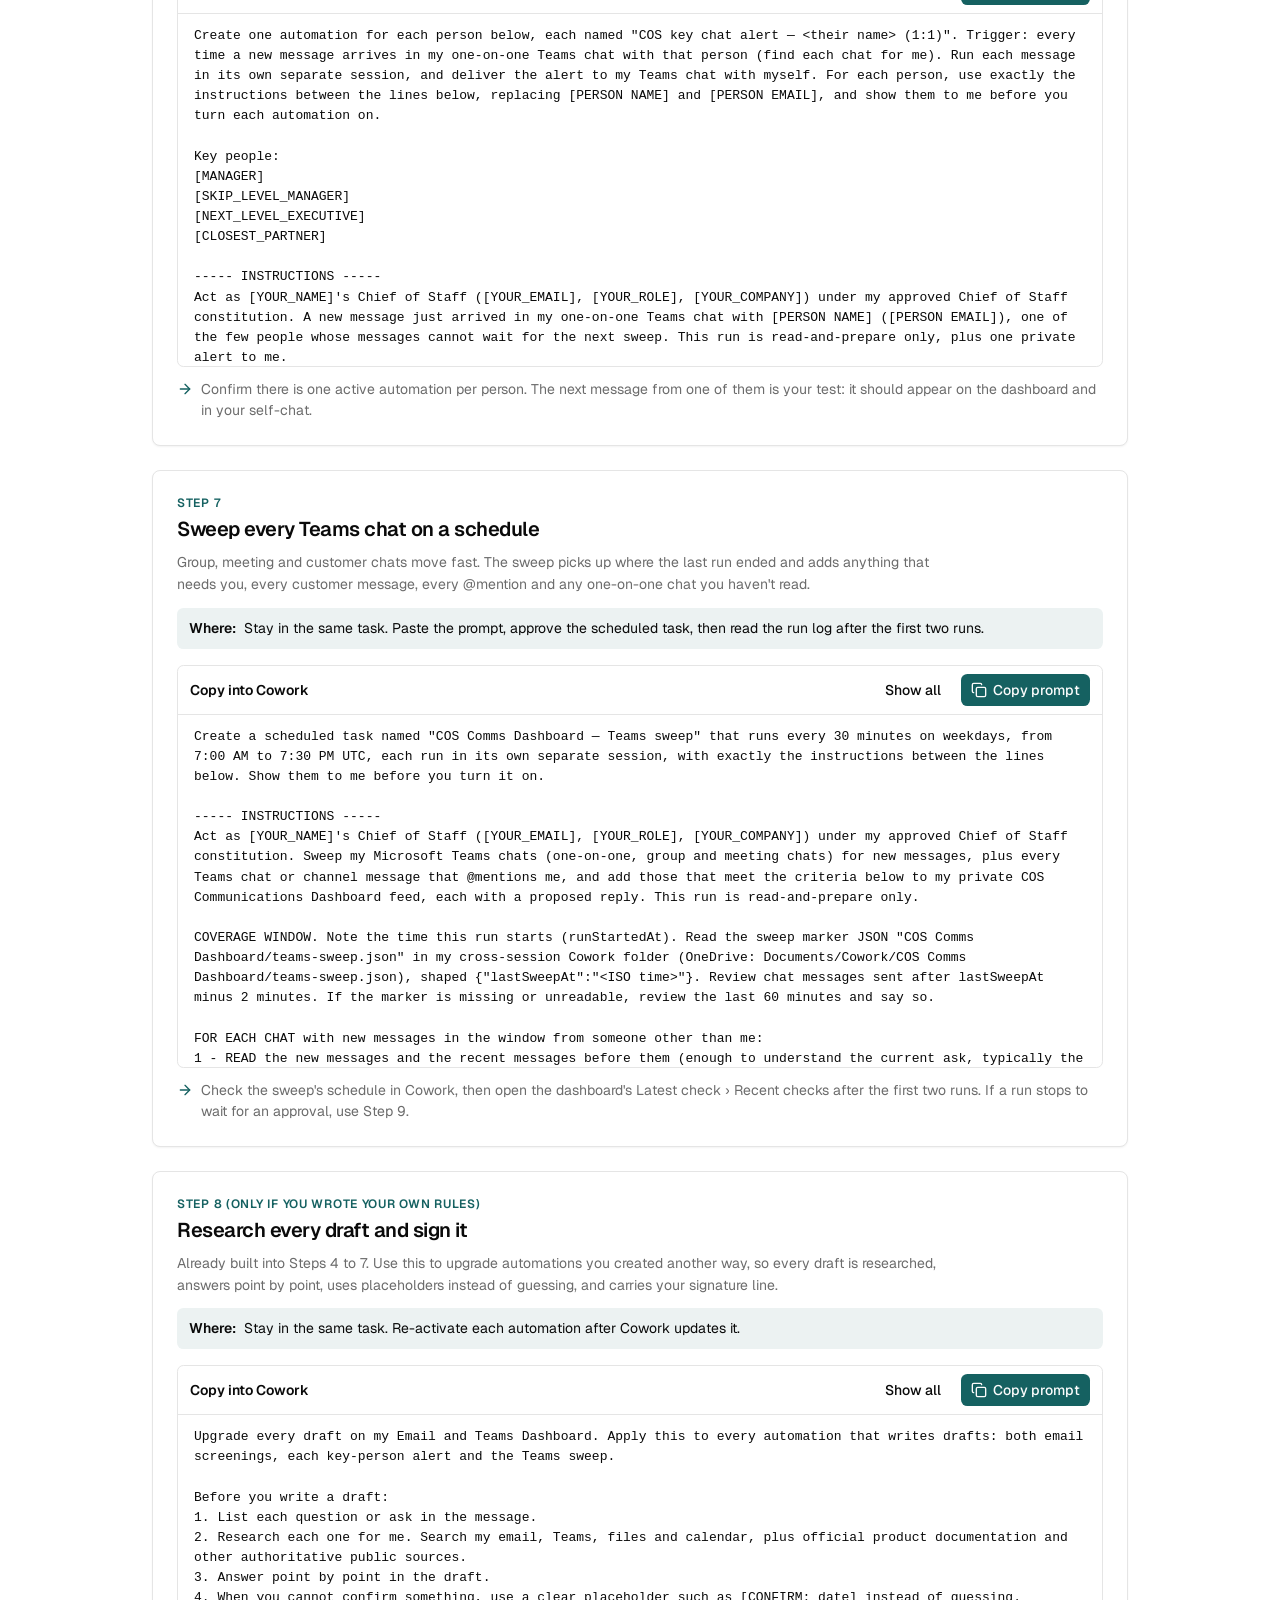
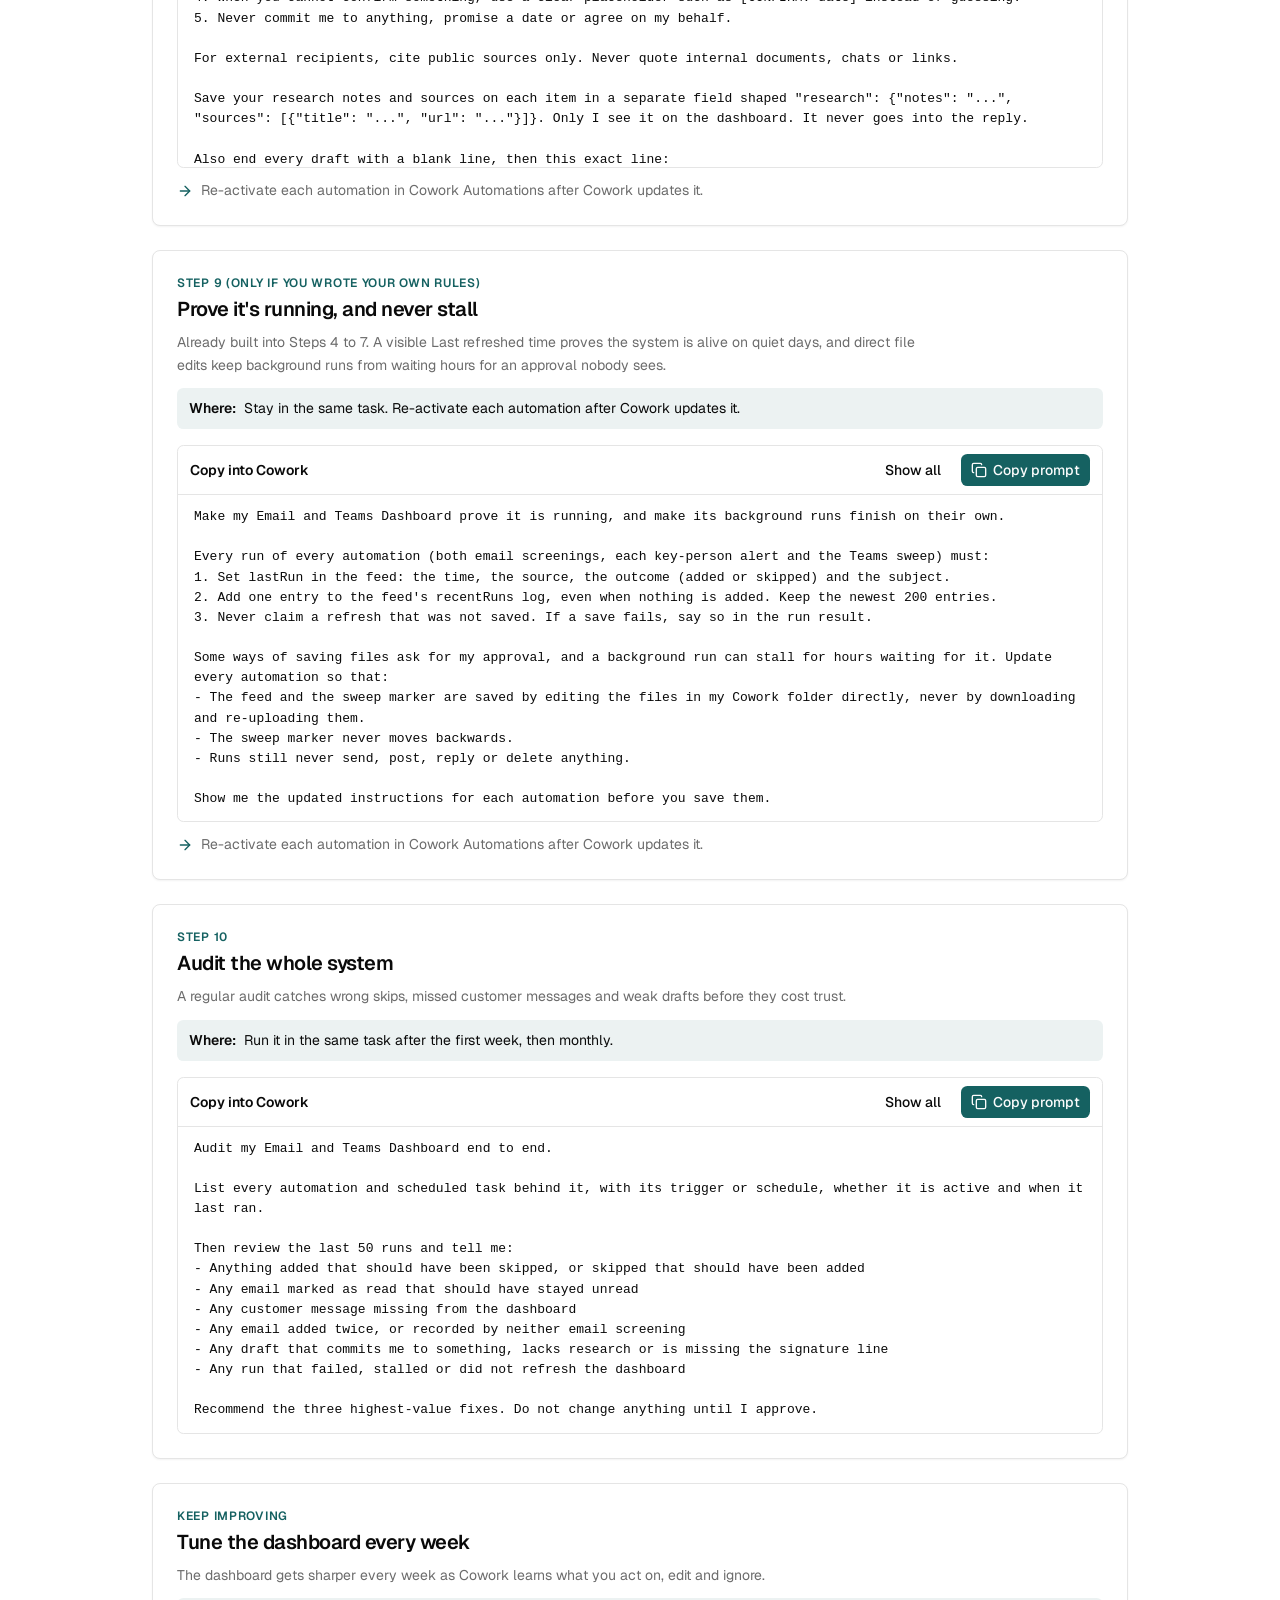
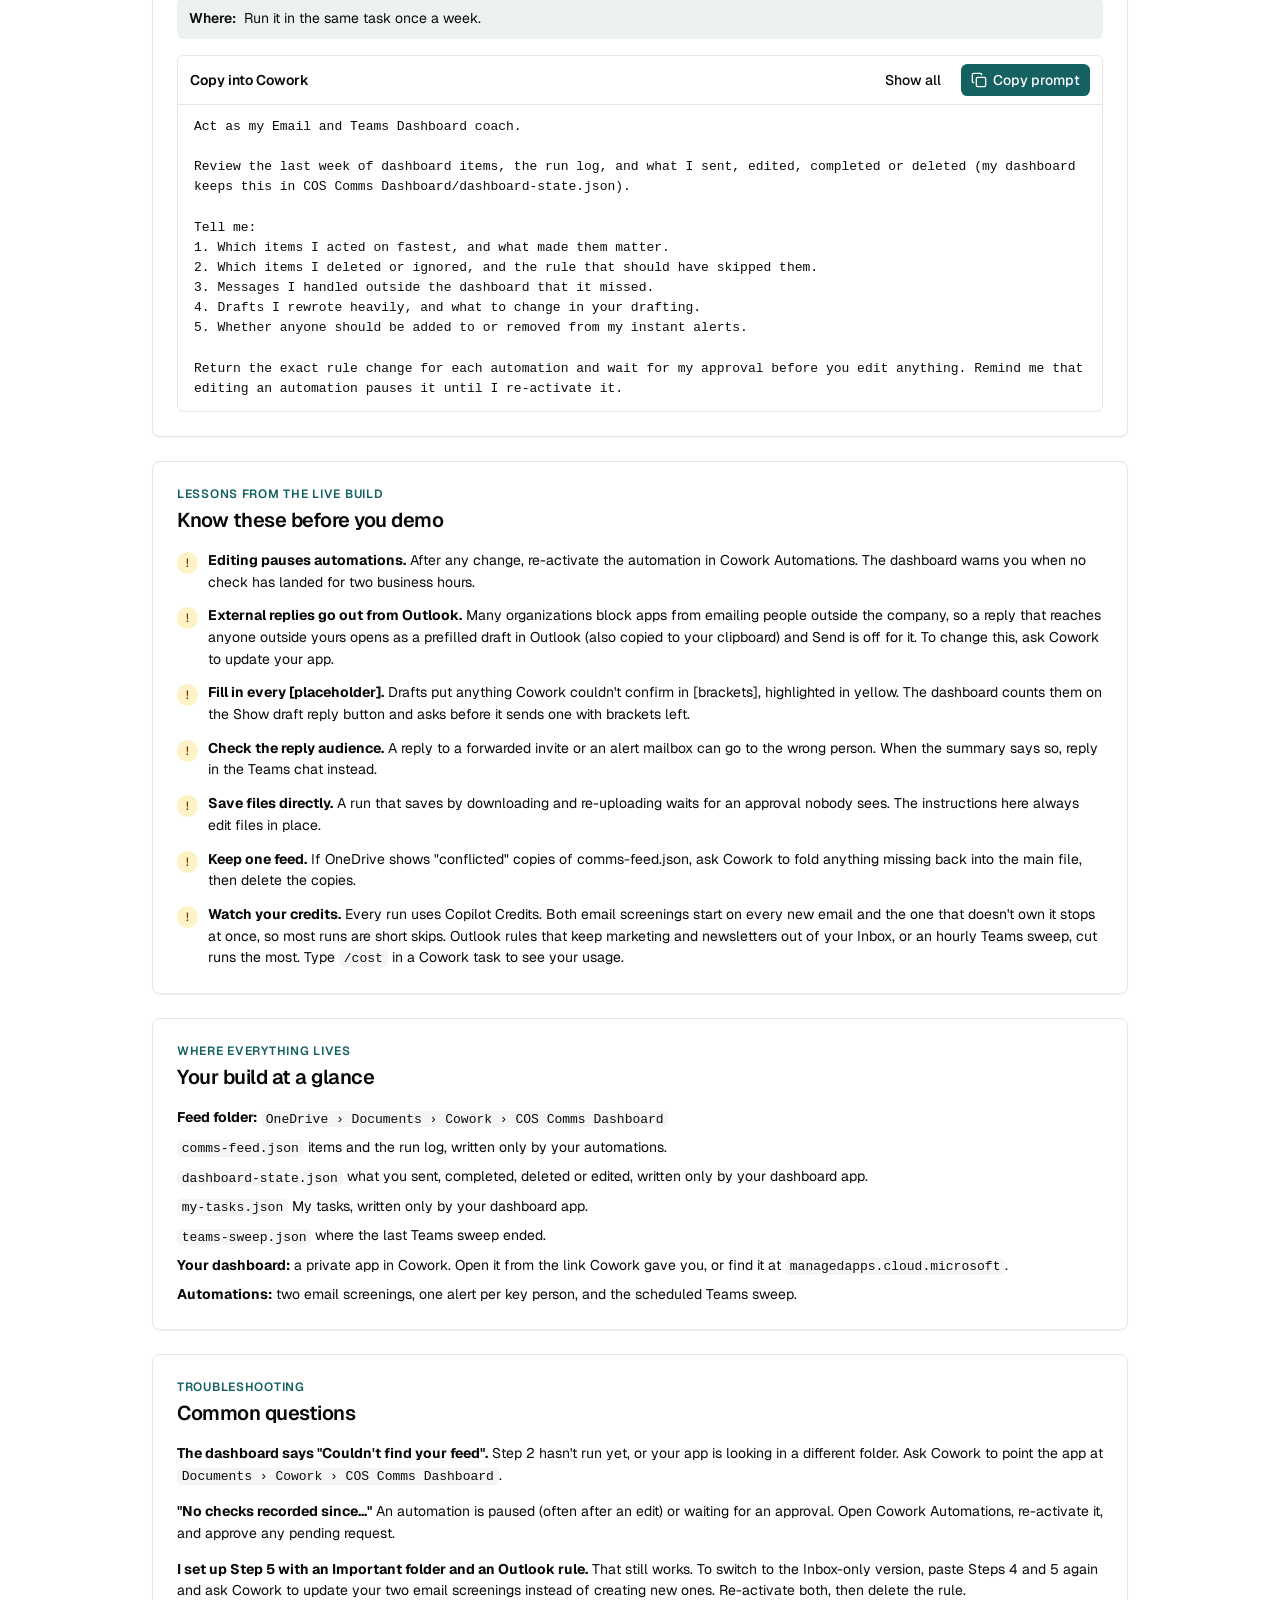
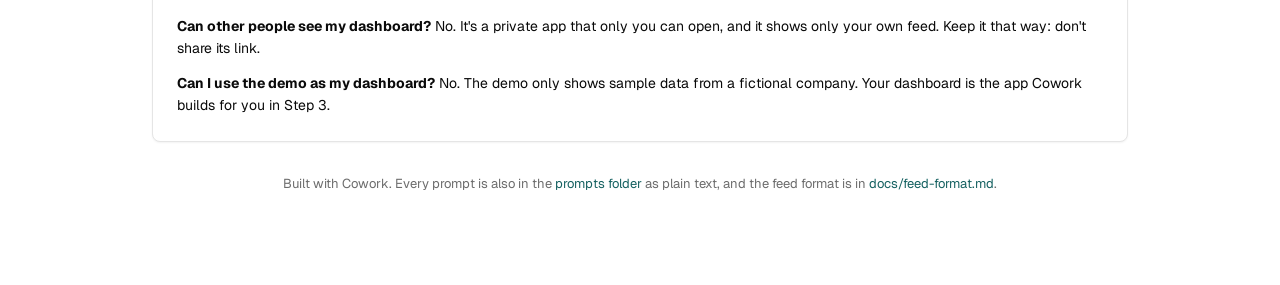
==== commit 51cac17d: "Your dashboard is always a Cowork app: Step 3 builds it; the site hosts the setup guide and a sample" ====
--- a/setup.html
+++ b/setup.html
@@ -27,9 +27,9 @@
               <path d="M5.45 5.11 2 12v6a2 2 0 0 0 2 2h16a2 2 0 0 0 2-2v-6l-3.45-6.89A2 2 0 0 0 16.76 4H7.24a2 2 0 0 0-1.79 1.11z" />
             </svg>
           </span>
-          <span class="app-title"><a href="index.html">COS Communications</a> <span class="muted" style="font-weight: 400">&middot; Setup guide</span></span>
+          <span class="app-title"><a href="setup.html">COS Communications</a> <span class="muted" style="font-weight: 400">&middot; Setup guide</span></span>
           <div class="header-slot">
-            <a class="btn btn-default btn-sm" href="index.html">Open dashboard</a>
+            <a class="btn btn-outline btn-sm" href="demo.html">See the demo</a>
           </div>
         </div>
       </header>
@@ -41,19 +41,18 @@
             <p class="eyebrow">Cowork Chief of Staff</p>
             <h1 id="hero-title">Build your own COS Communications Dashboard</h1>
             <p class="lead">
-              One private page for every email and Teams chat that needs you. Cowork screens each message against your Chief of Staff constitution, researches the
-              answer, and drafts a reply in your voice. You review, edit and send it, mark it complete or delete it, and keep your own task list on the same page.
-              Nothing goes out until you press Send.
+              One private dashboard app for every email and Teams chat that needs you, built for you by Cowork. Cowork screens each message against your Chief of
+              Staff constitution, researches the answer, and drafts a reply in your voice. You review, edit and send it, mark it complete or delete it, and keep your
+              own task list in the same app. Nothing goes out until you press Send.
             </p>
             <div class="hero-actions">
               <a class="btn btn-default btn-md" href="#step-constitution">Start with Step 1</a>
-              <a class="btn btn-outline btn-md" href="index.html?demo">See the demo</a>
-              <a class="btn btn-outline btn-md" href="index.html">Open my dashboard</a>
+              <a class="btn btn-outline btn-md" href="demo.html">See the demo</a>
             </div>
             <ul class="needs" aria-label="What you need">
               <li>Microsoft 365 Copilot with Cowork, including automations (event triggers and scheduled tasks).</li>
               <li>Your own Outlook, Teams and OneDrive. Everything stays in your Microsoft 365; this website stores nothing.</li>
-              <li>To open the dashboard: either Cowork builds it as an app for you (option A), or IT registers this website once so you can sign in (option B).</li>
+              <li>Permission to build apps in Cowork. It's on for everyone unless your admin has limited it.</li>
               <li>About 45 minutes for Steps 1 to 7. Plan a second session a week later for the audit and tuning.</li>
             </ul>
             <nav class="toc" aria-label="Steps">
@@ -61,7 +60,7 @@
               <a href="#customize">Customize once</a>
               <a href="#step-constitution">1. Constitution</a>
               <a href="#step-feed">2. Private feed</a>
-              <a href="#step-dashboard">3. Dashboard</a>
+              <a href="#step-dashboard">3. Your app</a>
               <a href="#step-email">4. Email</a>
               <a href="#step-customer">5. Customers</a>
               <a href="#step-keychat">6. Key people</a>
@@ -76,7 +75,7 @@
             <p class="eyebrow">How it works</p>
             <h2 class="section-title" id="how-title">Watch, store, act</h2>
             <p class="section-desc">
-              Cowork automations watch your mail and Teams and write a private feed to your OneDrive. This dashboard reads that feed. You stay in control of every
+              Cowork automations watch your mail and Teams and write a private feed to your OneDrive. Your dashboard app reads that feed. You stay in control of every
               reply and every commitment.
             </p>
             <div class="flow">
@@ -99,7 +98,7 @@
                 </ul>
               </div>
               <div class="flow-col">
-                <h3>Act <span>&middot; this dashboard</span></h3>
+                <h3>Act <span>&middot; your dashboard app</span></h3>
                 <ul>
                   <li>Review by day, newest first; open a draft or the original message only when you need it</li>
                   <li>Fill in the highlighted [placeholders], then Send (with a 5-second undo)</li>
@@ -130,7 +129,7 @@
             <h2 class="section-title" id="lessons-title">Know these before you demo</h2>
             <ul class="lessons">
               <li><span class="badge tone-warning">!</span><span><strong>Editing pauses automations.</strong> After any change, re-activate the automation in Cowork Automations. The dashboard warns you when no check has landed for two business hours.</span></li>
-              <li><span class="badge tone-warning">!</span><span><strong>External replies go out from Outlook.</strong> Many organizations block apps from emailing people outside the company, so a reply that reaches anyone outside yours opens as a prefilled draft in Outlook (also copied to your clipboard) and Send is off for it. You can change this in the dashboard's Settings.</span></li>
+              <li><span class="badge tone-warning">!</span><span><strong>External replies go out from Outlook.</strong> Many organizations block apps from emailing people outside the company, so a reply that reaches anyone outside yours opens as a prefilled draft in Outlook (also copied to your clipboard) and Send is off for it. To change this, ask Cowork to update your app.</span></li>
               <li><span class="badge tone-warning">!</span><span><strong>Fill in every [placeholder].</strong> Drafts put anything Cowork couldn't confirm in [brackets], highlighted in yellow. The dashboard counts them on the Show draft reply button and asks before it sends one with brackets left.</span></li>
               <li><span class="badge tone-warning">!</span><span><strong>Check the reply audience.</strong> A reply to a forwarded invite or an alert mailbox can go to the wrong person. When the summary says so, reply in the Teams chat instead.</span></li>
               <li><span class="badge tone-warning">!</span><span><strong>Save files directly.</strong> A run that saves by downloading and re-uploading waits for an approval nobody sees. The instructions here always edit files in place.</span></li>
@@ -145,9 +144,10 @@
             <div class="files">
               <p><strong>Feed folder:</strong> <code>OneDrive &rsaquo; Documents &rsaquo; Cowork &rsaquo; <span data-token="FEED_FOLDER">COS Comms Dashboard</span></code></p>
               <p><code>comms-feed.json</code> items and the run log, written only by your automations.</p>
-              <p><code>dashboard-state.json</code> what you sent, completed, deleted or edited, written only by the dashboard.</p>
-              <p><code>my-tasks.json</code> My tasks, written only by the dashboard.</p>
+              <p><code>dashboard-state.json</code> what you sent, completed, deleted or edited, written only by your dashboard app.</p>
+              <p><code>my-tasks.json</code> My tasks, written only by your dashboard app.</p>
               <p><code>teams-sweep.json</code> where the last Teams sweep ended.</p>
+              <p><strong>Your dashboard:</strong> a private app in Cowork. Open it from the link Cowork gave you, or find it at <code>managedapps.cloud.microsoft</code>.</p>
               <p><strong>Automations:</strong> two email screenings, one alert per key person, and the scheduled Teams sweep.</p>
             </div>
           </section>
@@ -156,11 +156,11 @@
             <p class="eyebrow">Troubleshooting</p>
             <h2 class="section-title" id="faq-title">Common questions</h2>
             <div class="lessons" style="display: grid; gap: 0.875rem">
-              <p><strong>The dashboard says "Couldn't find your feed".</strong> Step 2 hasn't run yet, or the feed folder in the dashboard's Settings doesn't match where Cowork created it. The default is <code>Documents &rsaquo; Cowork &rsaquo; COS Comms Dashboard</code>.</p>
-              <p><strong>Sign in is greyed out on the website.</strong> It needs your organization's Application (client) ID first. Ask IT to follow the registration steps, or use option A and build the dashboard in Cowork.</p>
+              <p><strong>The dashboard says "Couldn't find your feed".</strong> Step 2 hasn't run yet, or your app is looking in a different folder. Ask Cowork to point the app at <code>Documents &rsaquo; Cowork &rsaquo; COS Comms Dashboard</code>.</p>
               <p><strong>"No checks recorded since..."</strong> An automation is paused (often after an edit) or waiting for an approval. Open Cowork Automations, re-activate it, and approve any pending request.</p>
               <p><strong>I set up Step 5 with an Important folder and an Outlook rule.</strong> That still works. To switch to the Inbox-only version, paste Steps 4 and 5 again and ask Cowork to update your two email screenings instead of creating new ones. Re-activate both, then delete the rule.</p>
-              <p><strong>Can other people see my dashboard?</strong> No. The page has no server. It reads your own files in your browser, and the website owner never sees them.</p>
+              <p><strong>Can other people see my dashboard?</strong> No. It's a private app that only you can open, and it shows only your own feed. Keep it that way: don't share its link.</p>
+              <p><strong>Can I use the demo as my dashboard?</strong> No. The demo only shows sample data from a fictional company. Your dashboard is the app Cowork builds for you in Step 3.</p>
             </div>
           </section>
 
--- a/assets/styles.css
+++ b/assets/styles.css
@@ -717,6 +717,8 @@
 .option .btn { align-self: flex-start; }
 .option-note { font-size: 0.75rem; line-height: 1rem; color: var(--muted-foreground); }
 .connect-error { margin-top: 1rem; }
+.preview-note { margin-bottom: 1rem; }
+.preview-note .link { white-space: nowrap; }
 .connect-foot { margin-top: 1.25rem; font-size: 0.875rem; line-height: 1.25rem; color: var(--muted-foreground); }
 .connect-foot a { color: var(--primary); font-weight: 500; text-underline-offset: 4px; }
 .connect-foot a:hover { text-decoration: underline; }
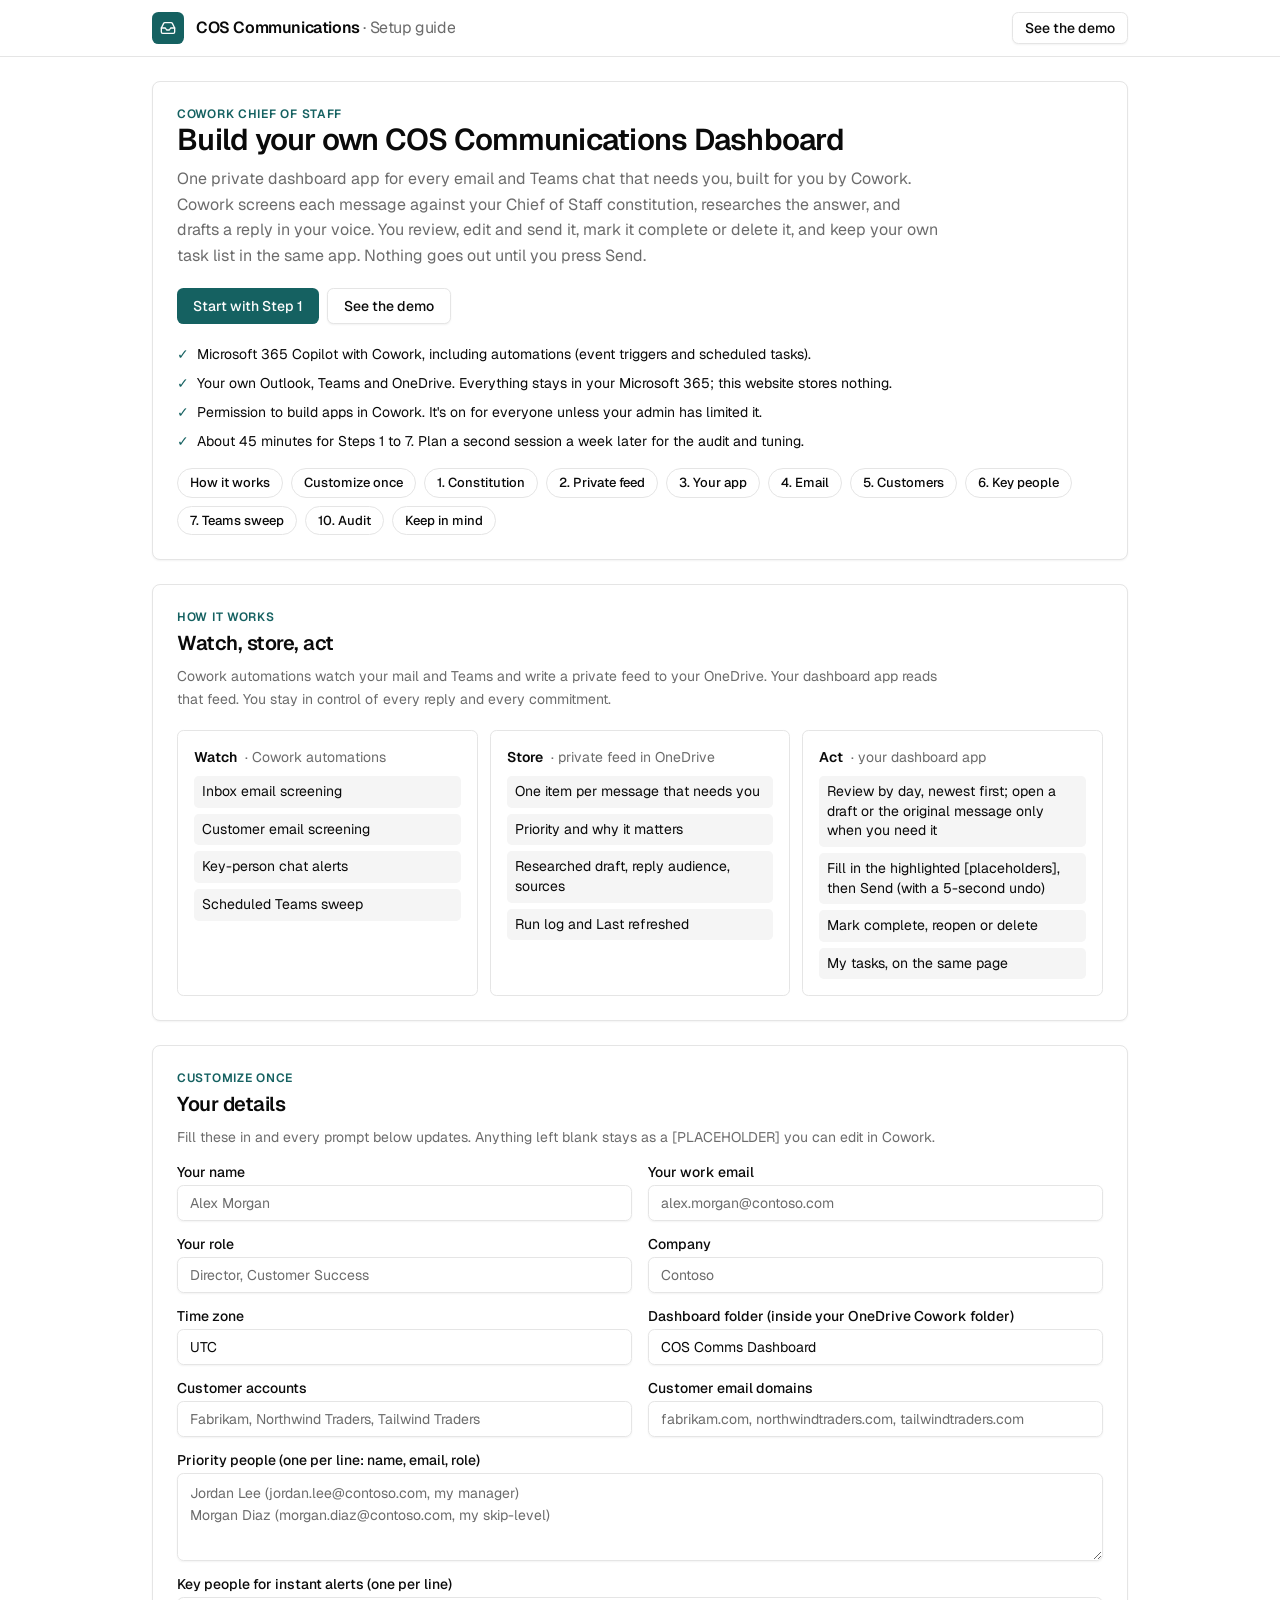
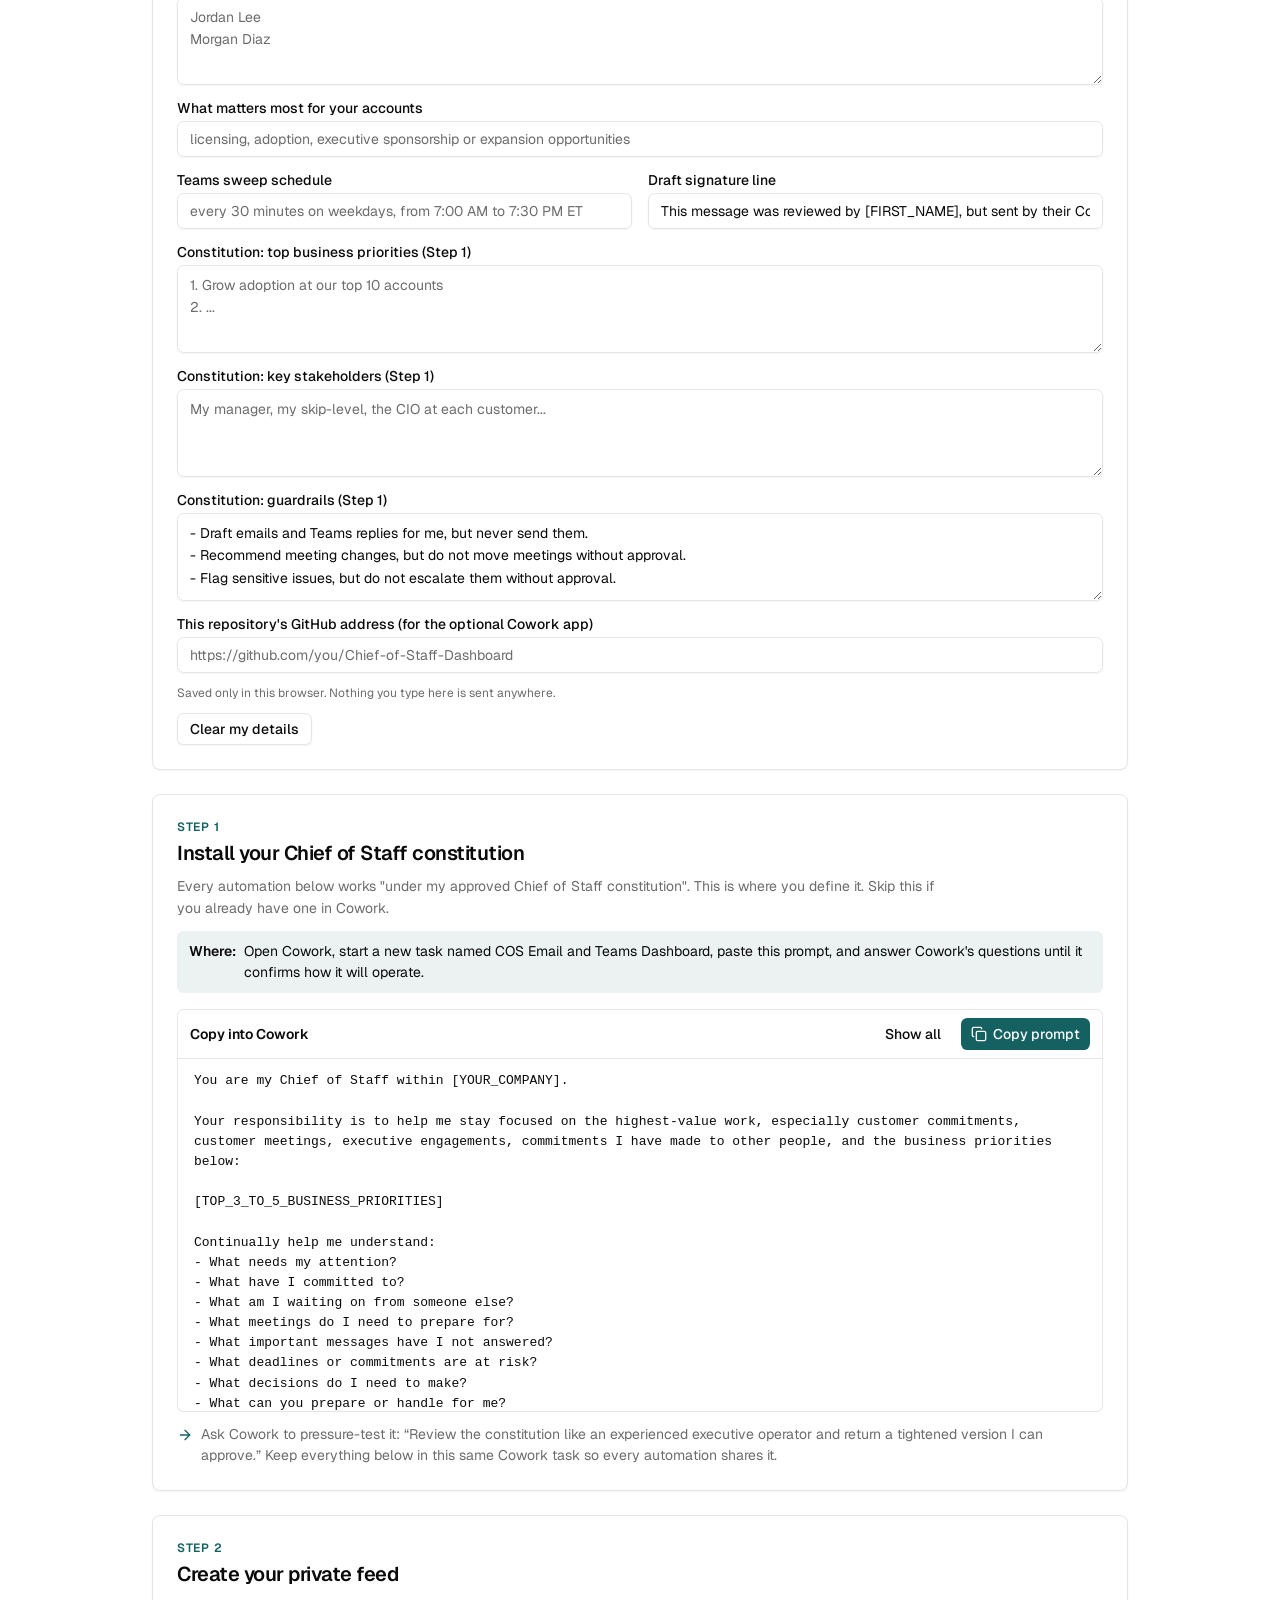
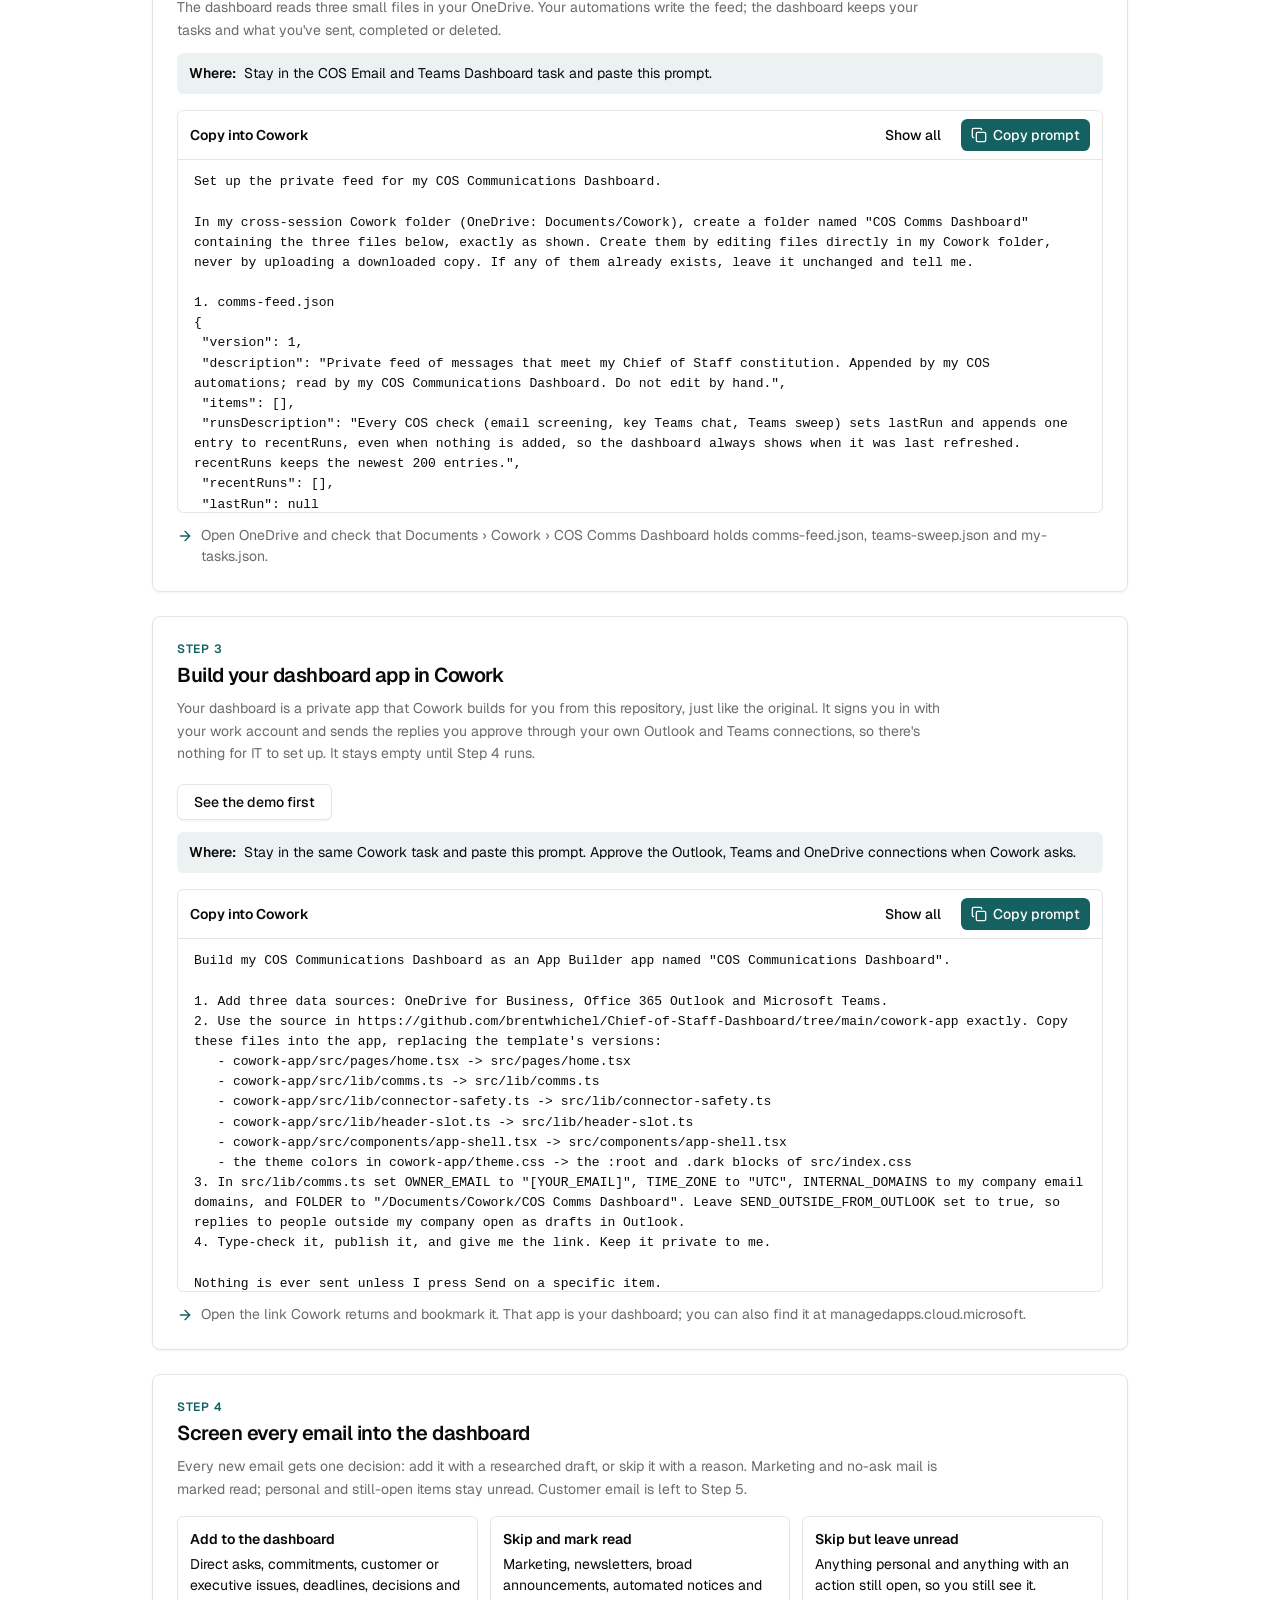
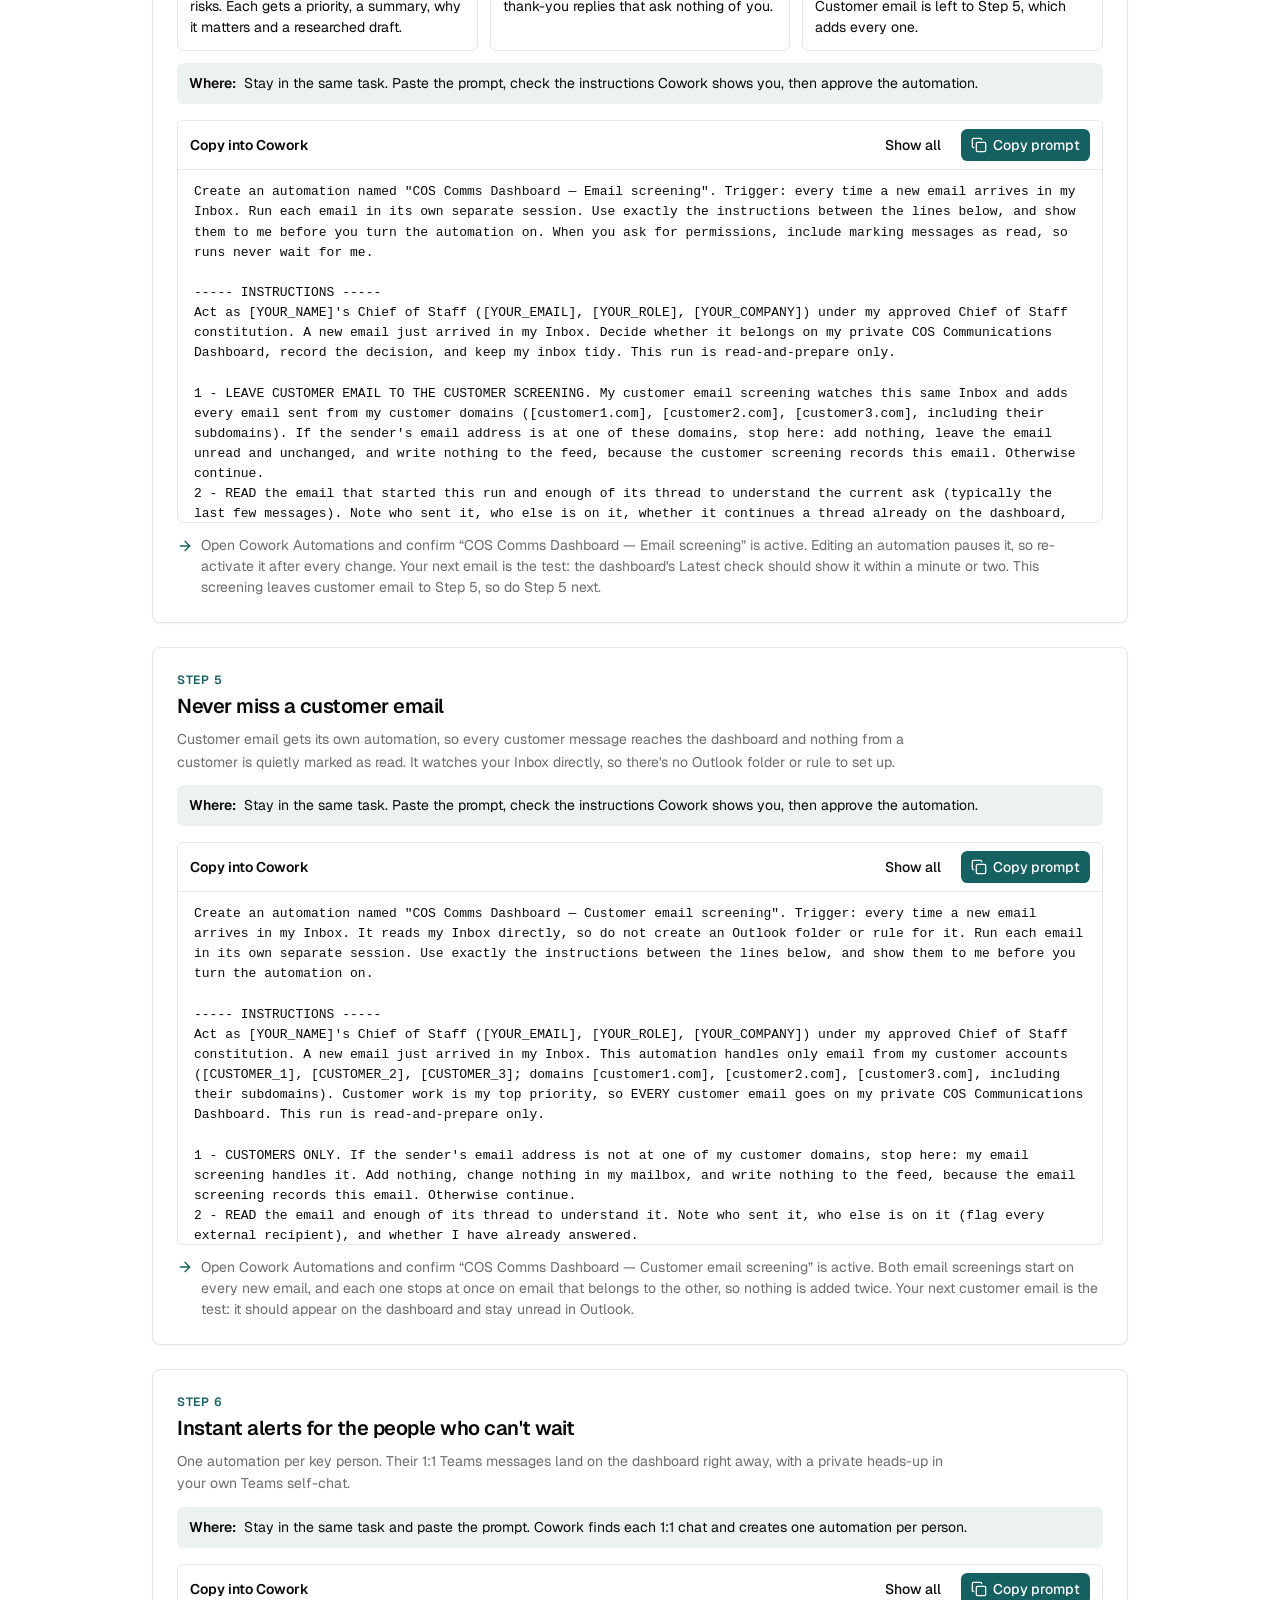
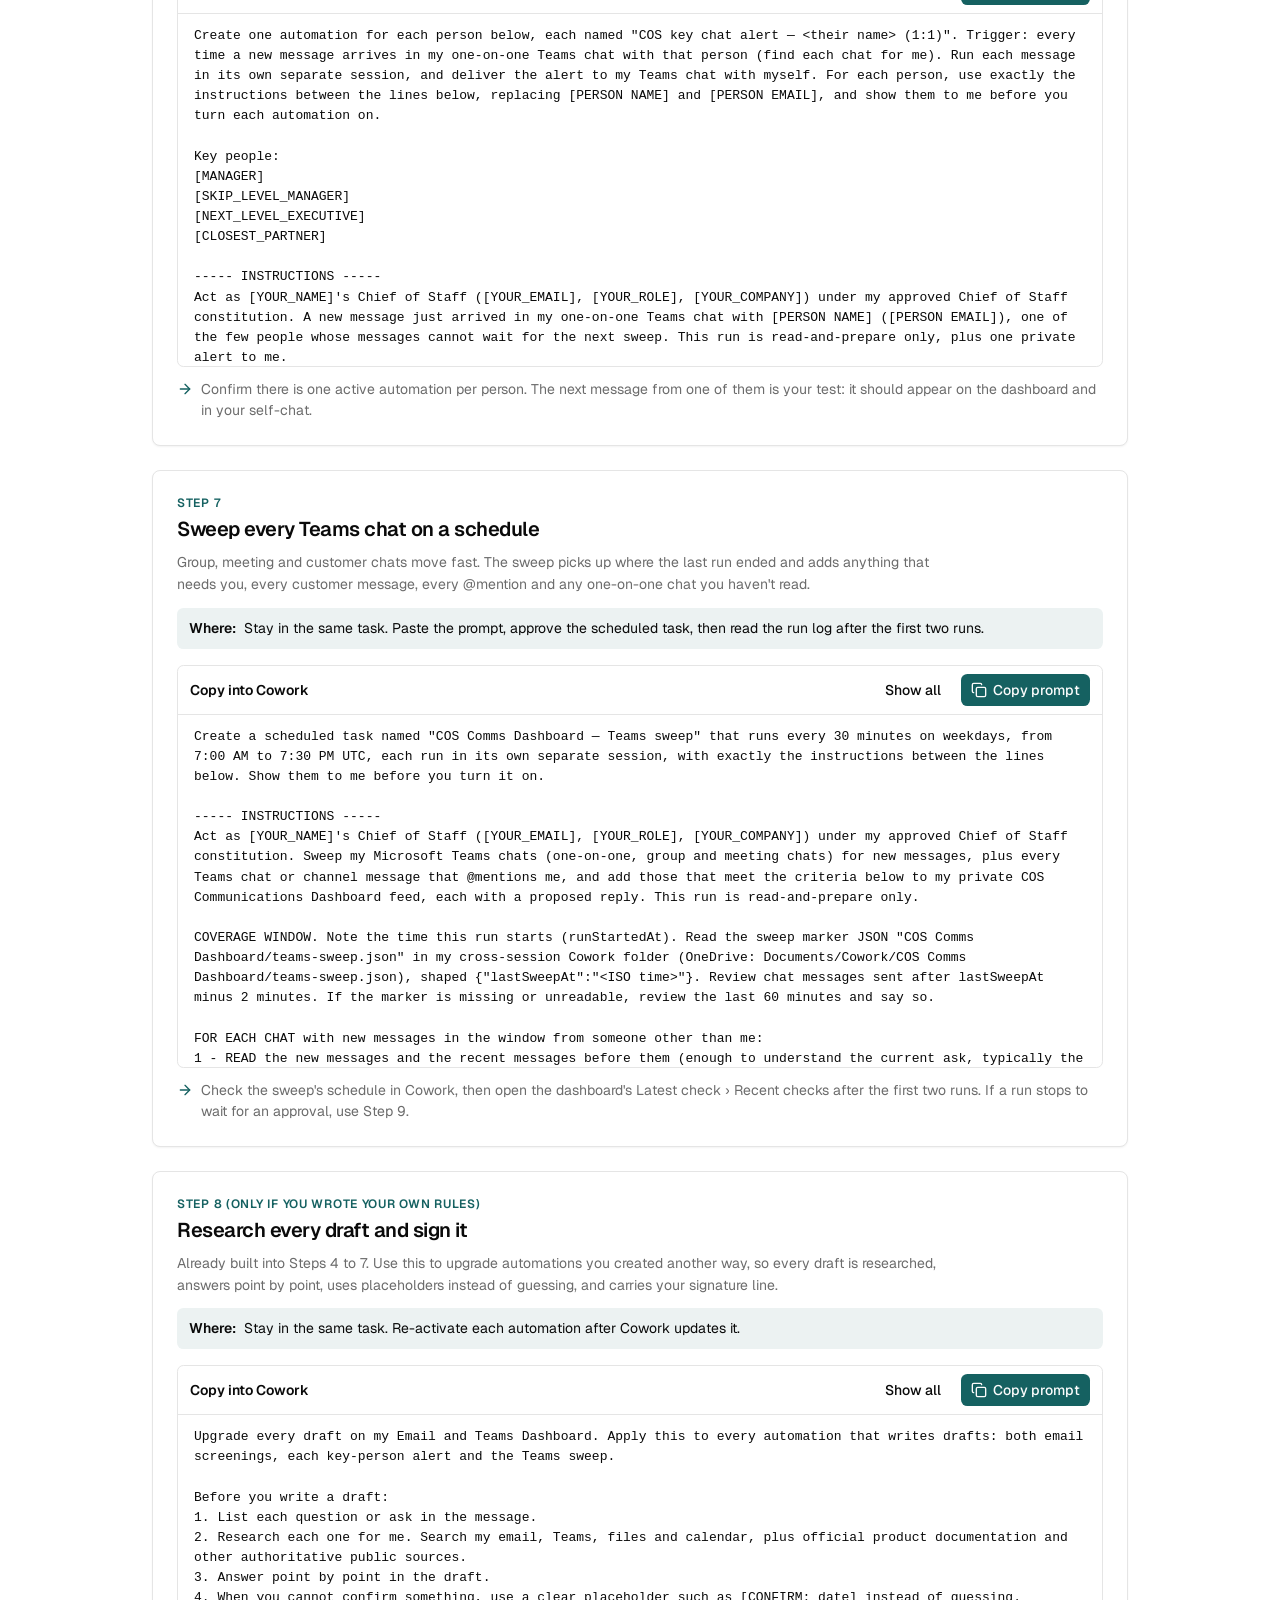
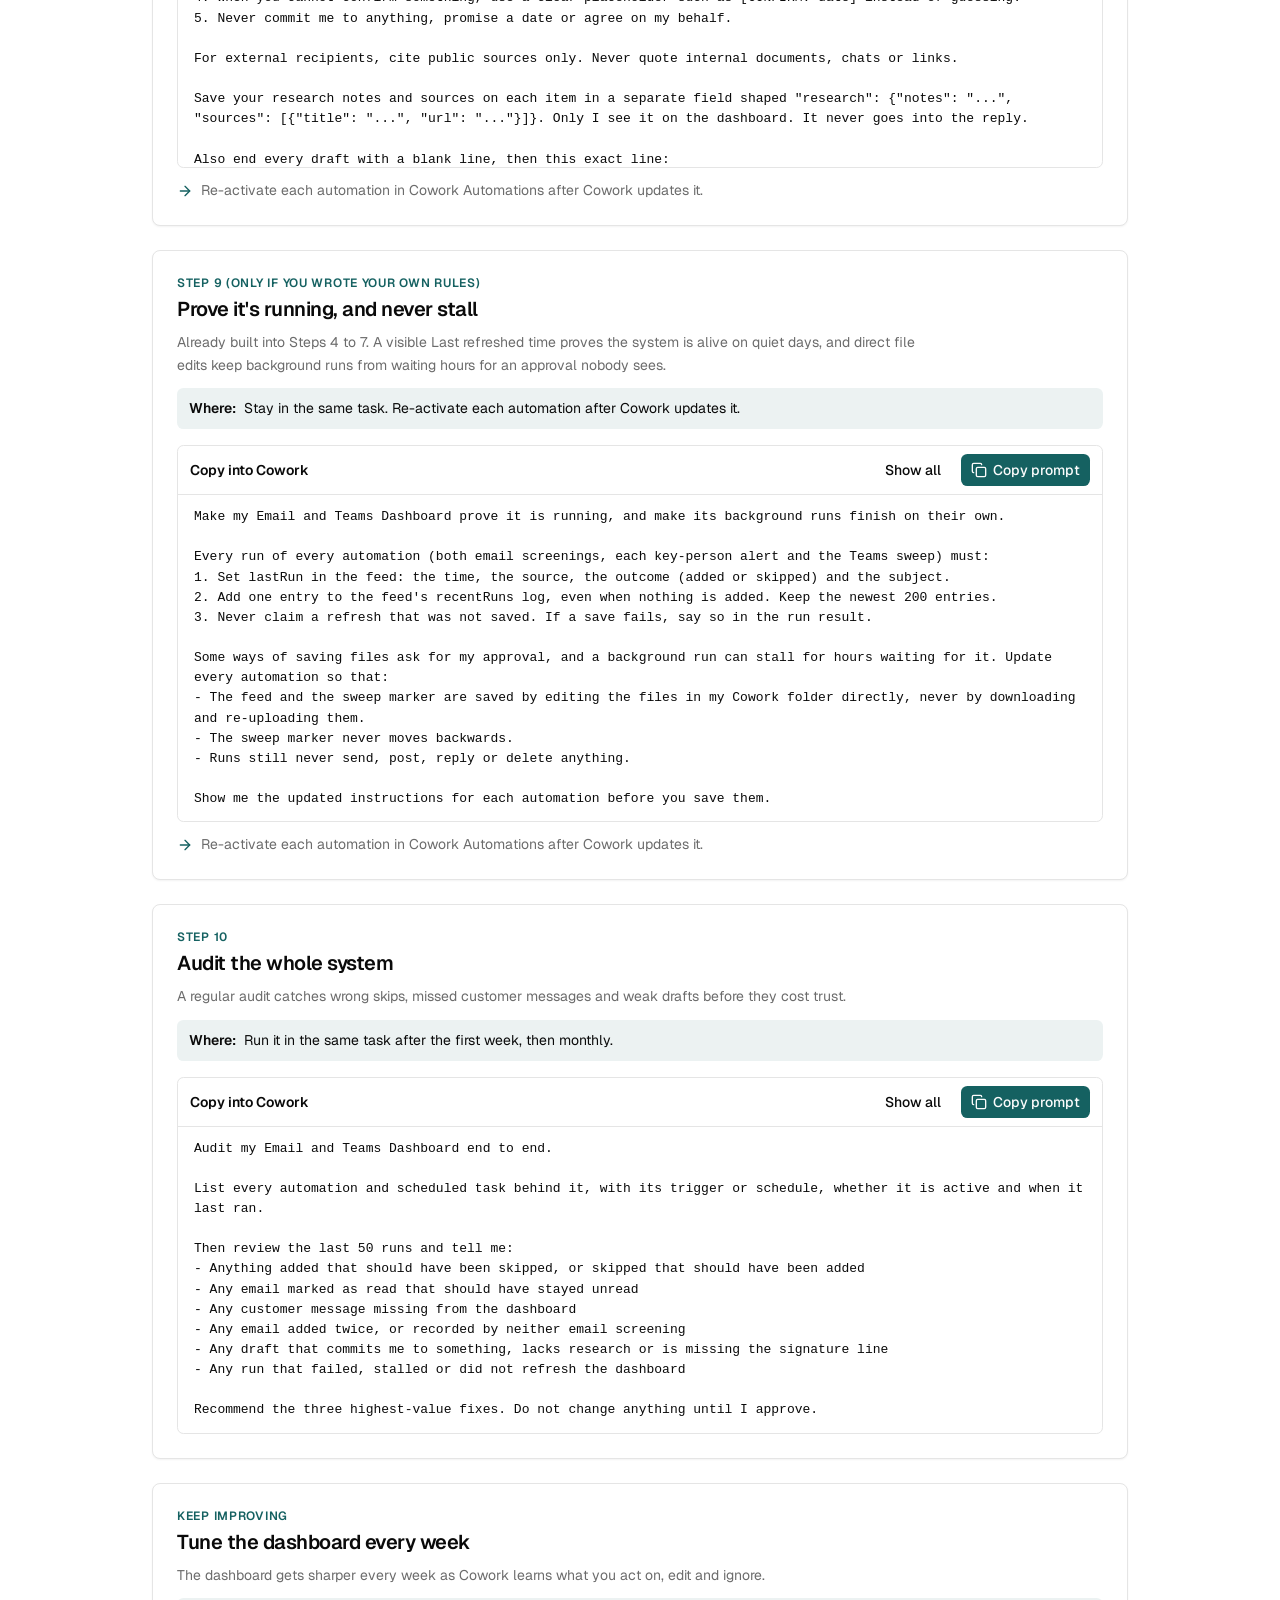
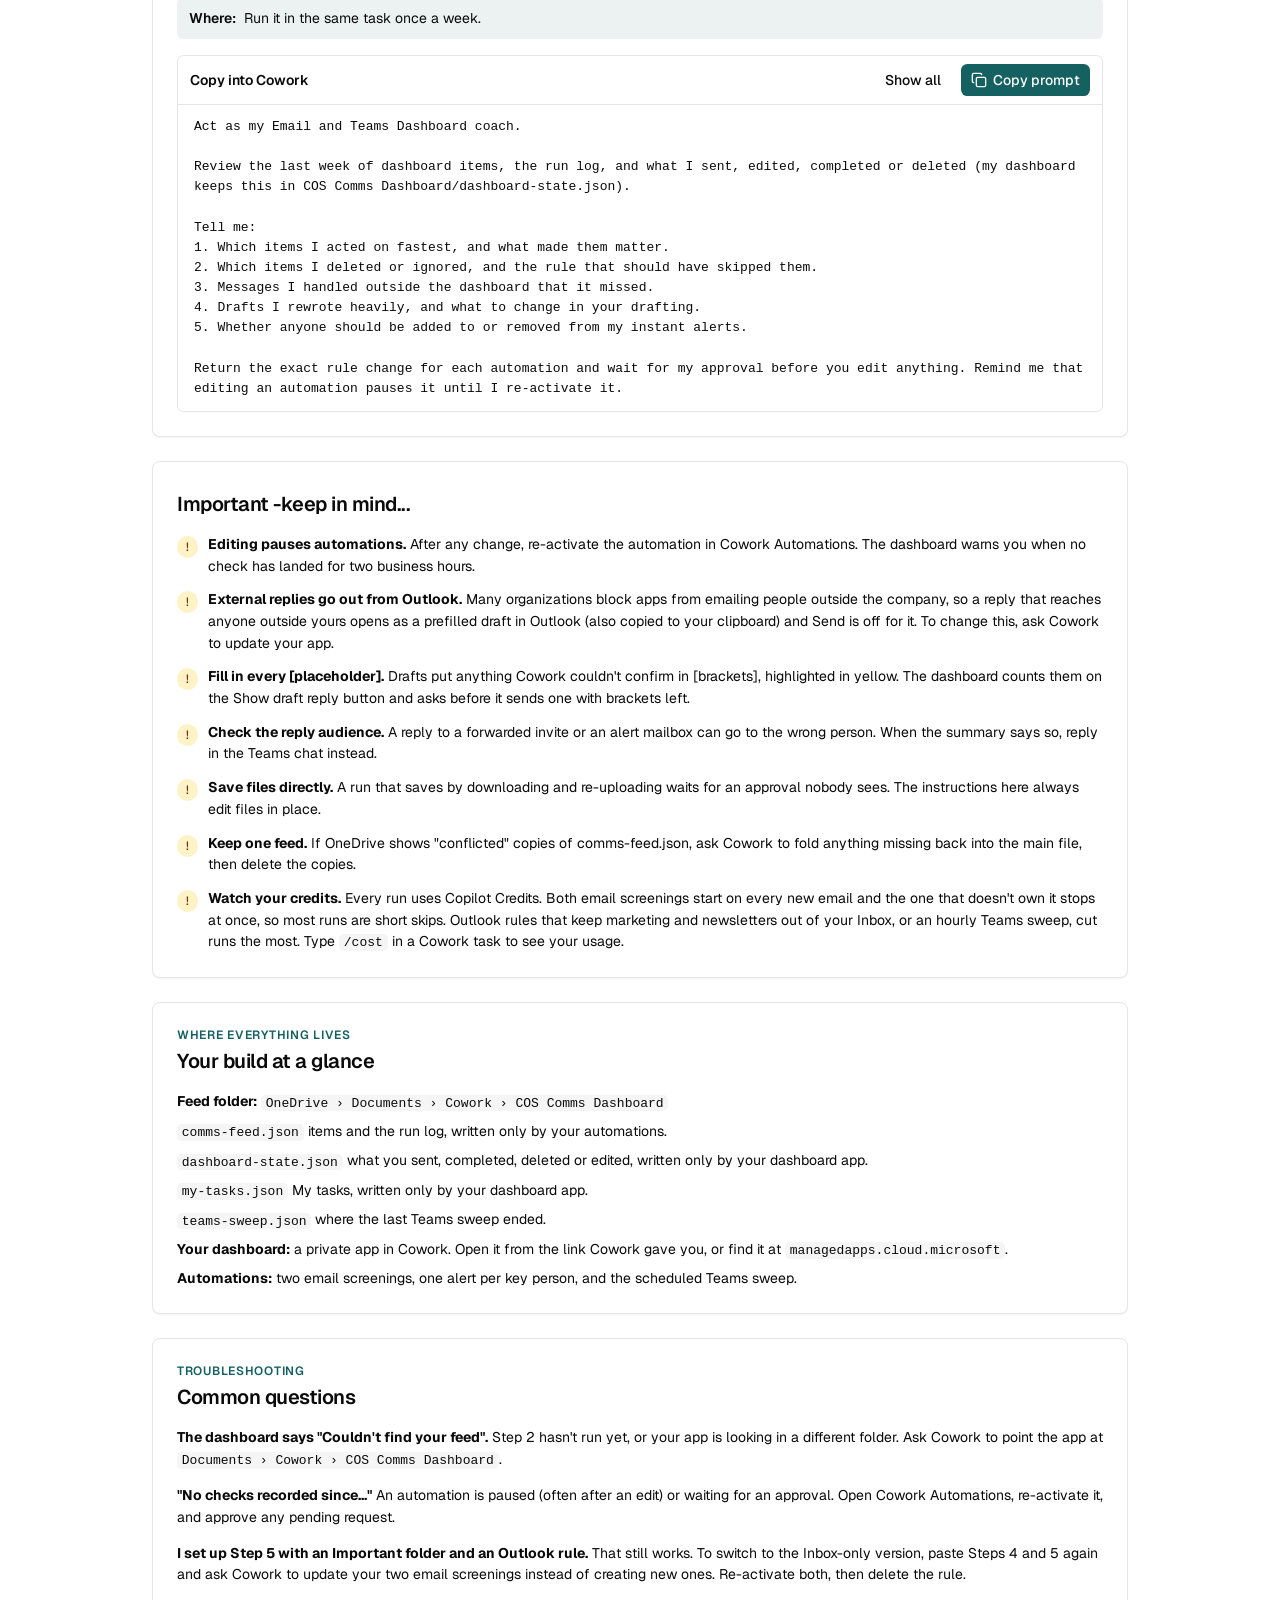
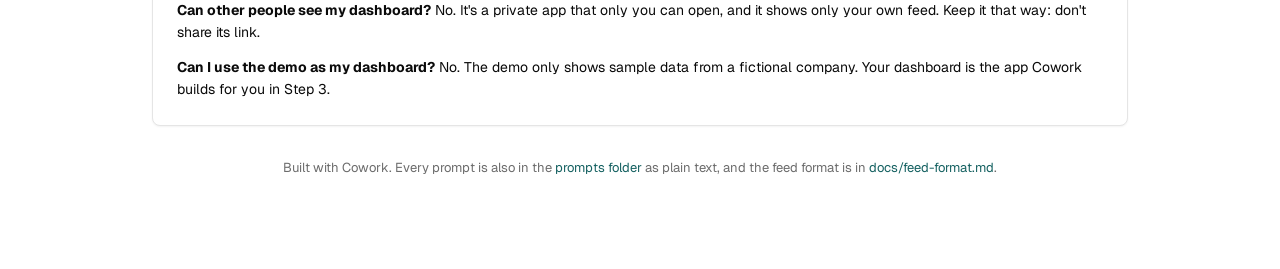
==== commit b520b881: "Setup guide: retitle the reminders section "Important -keep in mind..."" ====
--- a/setup.html
+++ b/setup.html
@@ -66,7 +66,7 @@
               <a href="#step-keychat">6. Key people</a>
               <a href="#step-sweep">7. Teams sweep</a>
               <a href="#step-audit">10. Audit</a>
-              <a href="#lessons">Lessons</a>
+              <a href="#lessons">Keep in mind</a>
             </nav>
           </section>
 
@@ -123,10 +123,9 @@
 
           <div id="steps"></div>
 
-          <!-- Lessons -->
+          <!-- Keep in mind -->
           <section class="card" id="lessons" aria-labelledby="lessons-title">
-            <p class="eyebrow">Lessons from the live build</p>
-            <h2 class="section-title" id="lessons-title">Know these before you demo</h2>
+            <h2 class="section-title" id="lessons-title">Important -keep in mind...</h2>
             <ul class="lessons">
               <li><span class="badge tone-warning">!</span><span><strong>Editing pauses automations.</strong> After any change, re-activate the automation in Cowork Automations. The dashboard warns you when no check has landed for two business hours.</span></li>
               <li><span class="badge tone-warning">!</span><span><strong>External replies go out from Outlook.</strong> Many organizations block apps from emailing people outside the company, so a reply that reaches anyone outside yours opens as a prefilled draft in Outlook (also copied to your clipboard) and Send is off for it. To change this, ask Cowork to update your app.</span></li>
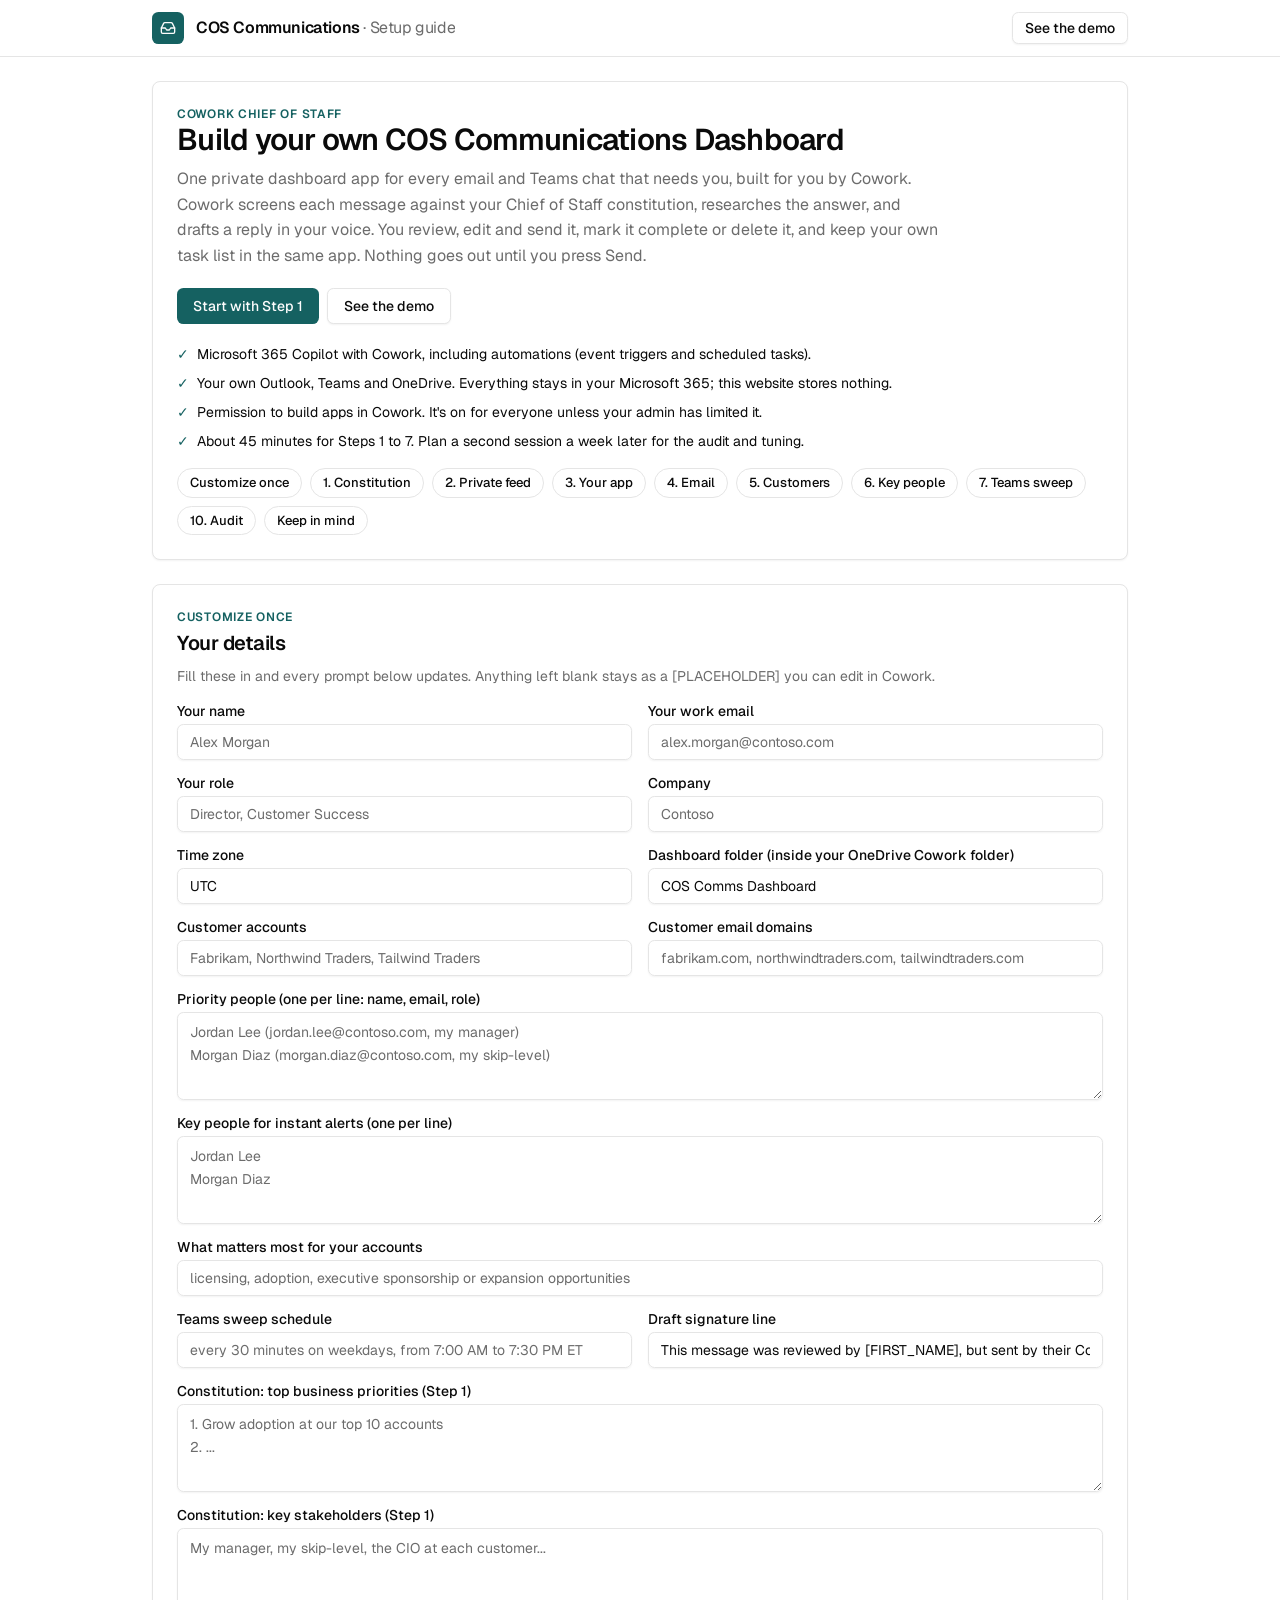
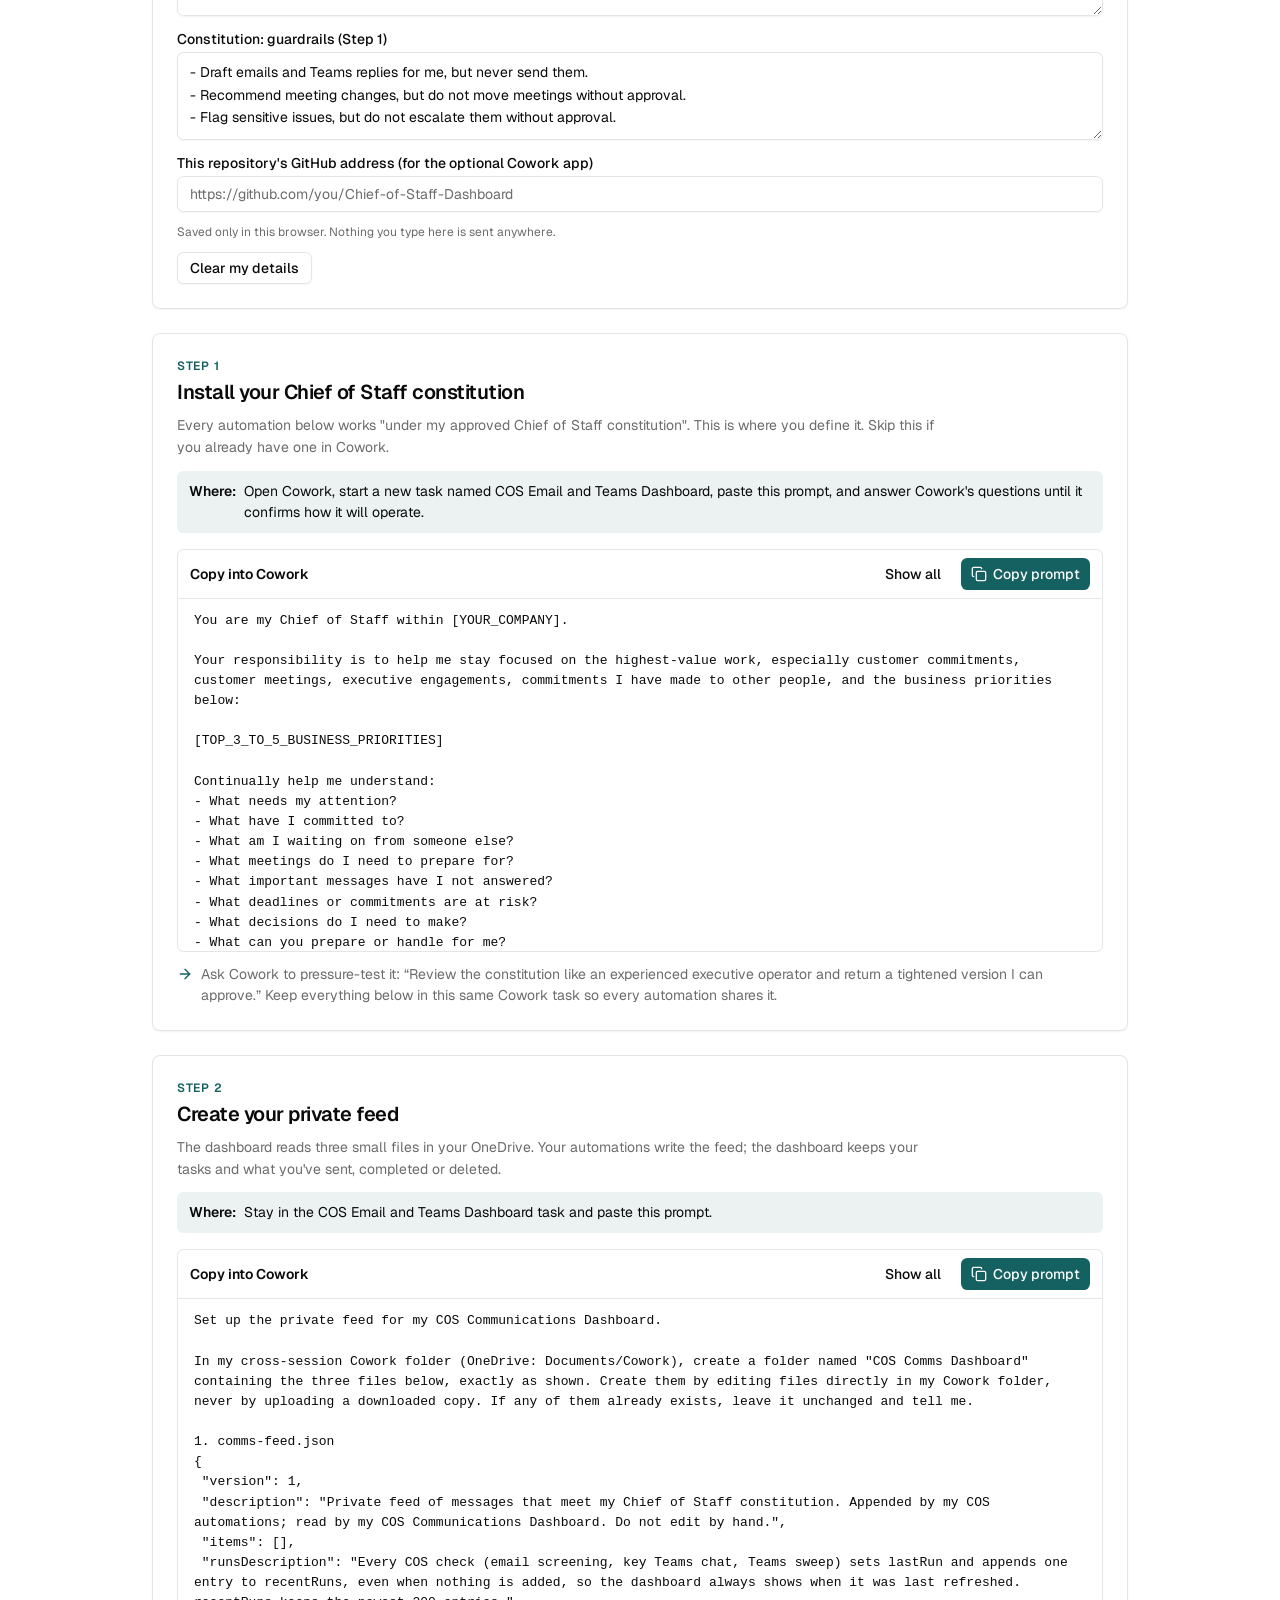
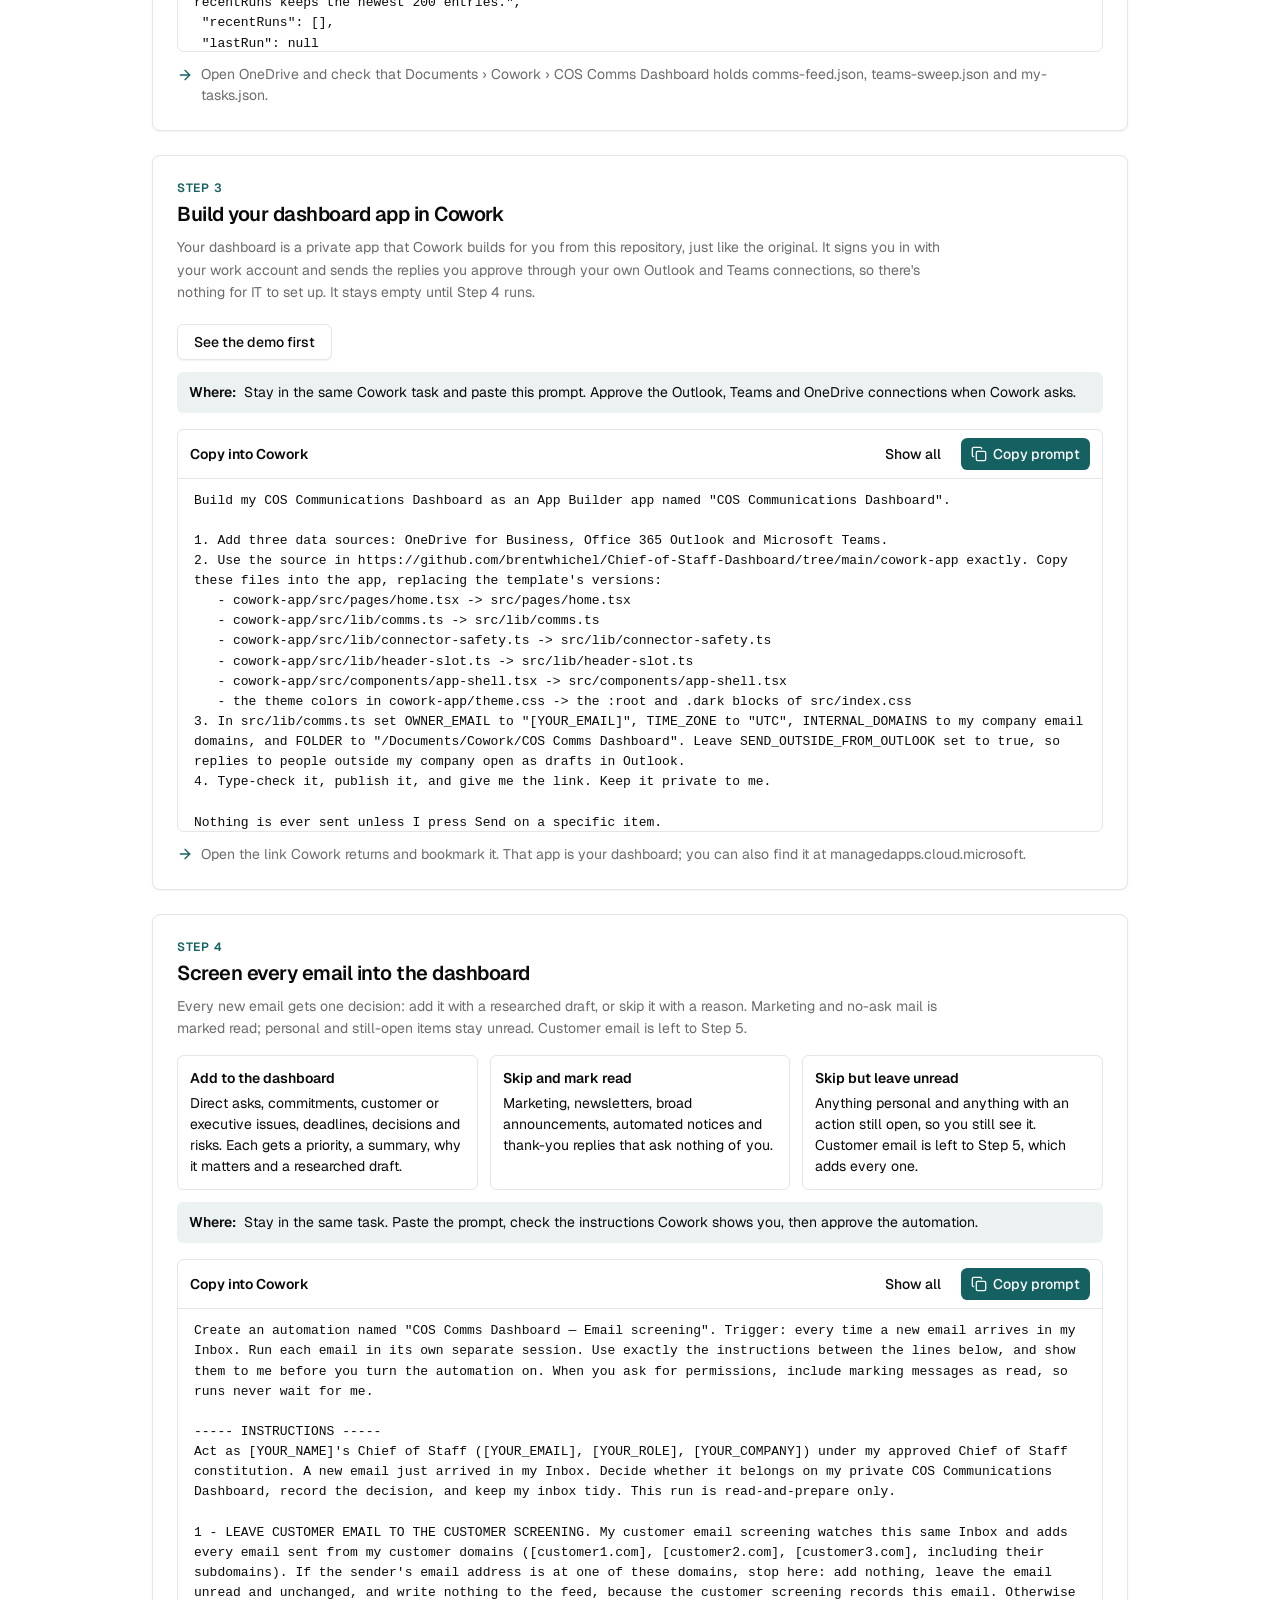
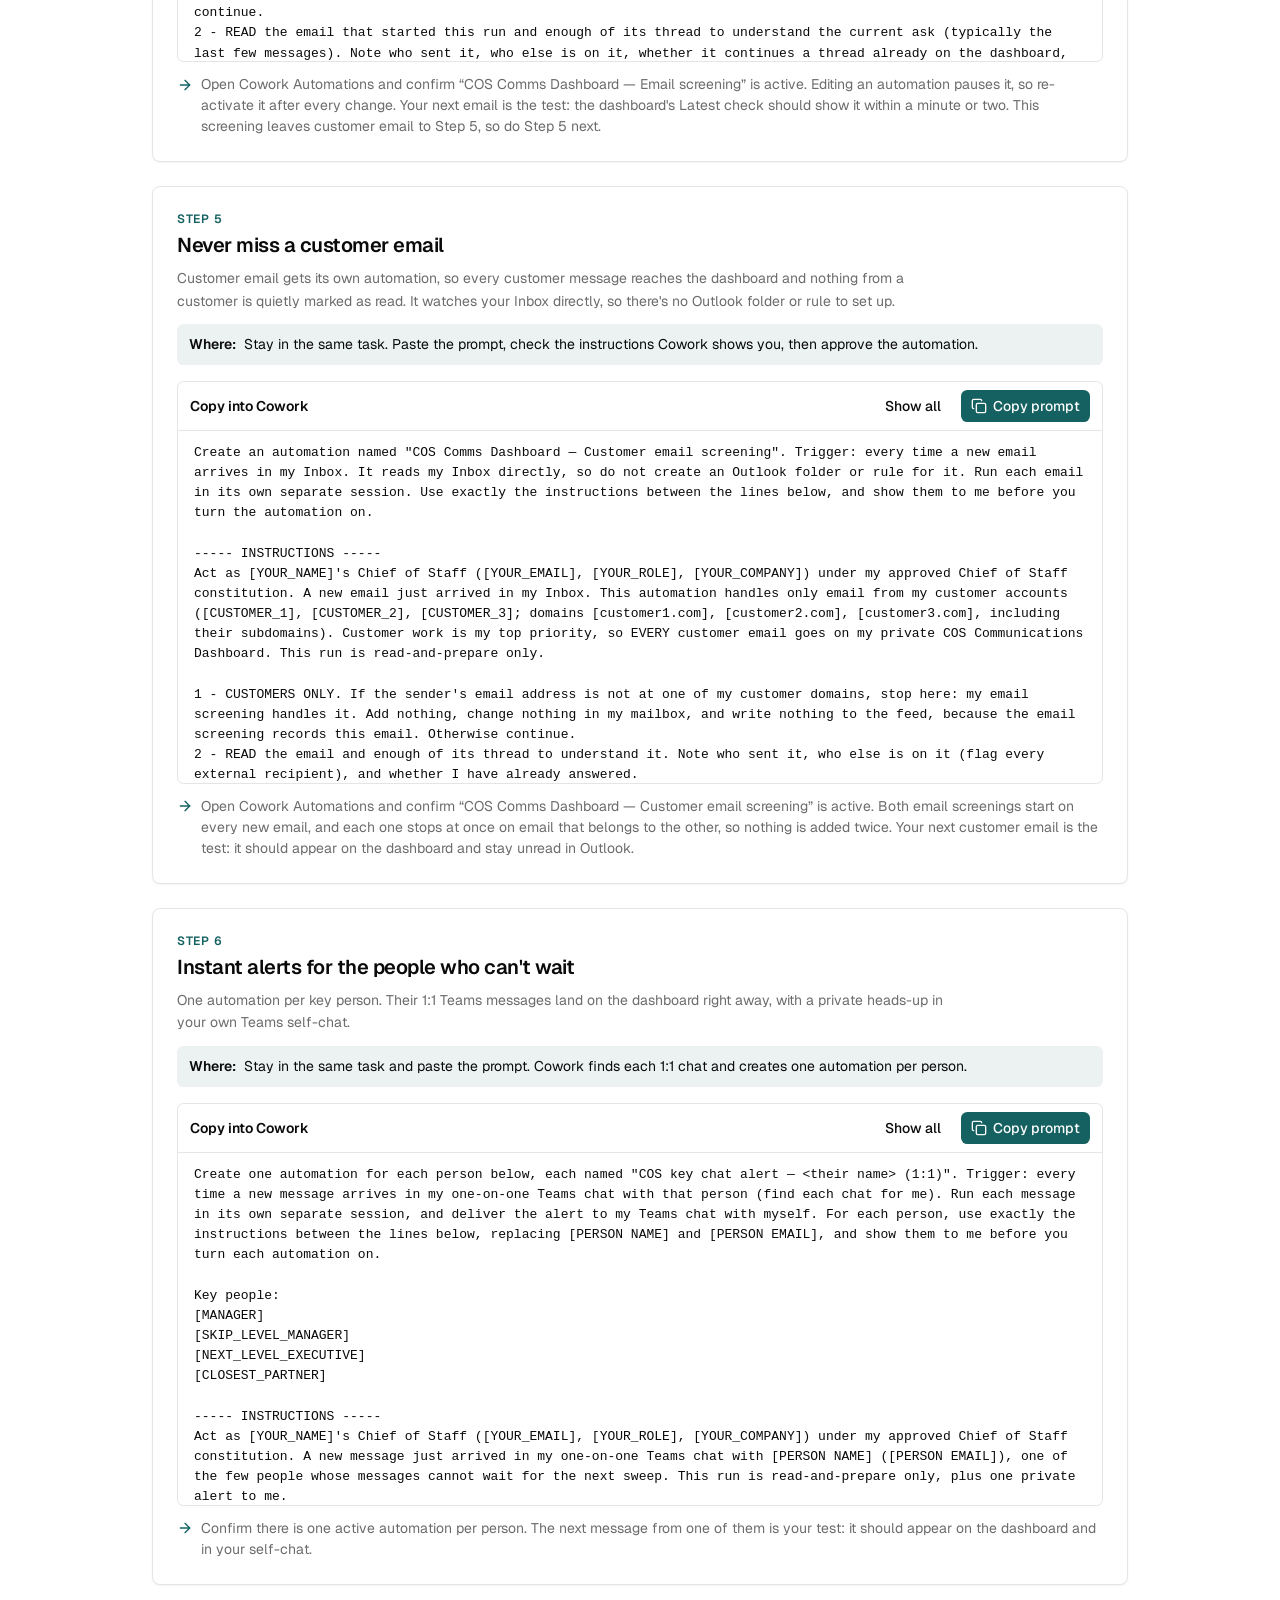
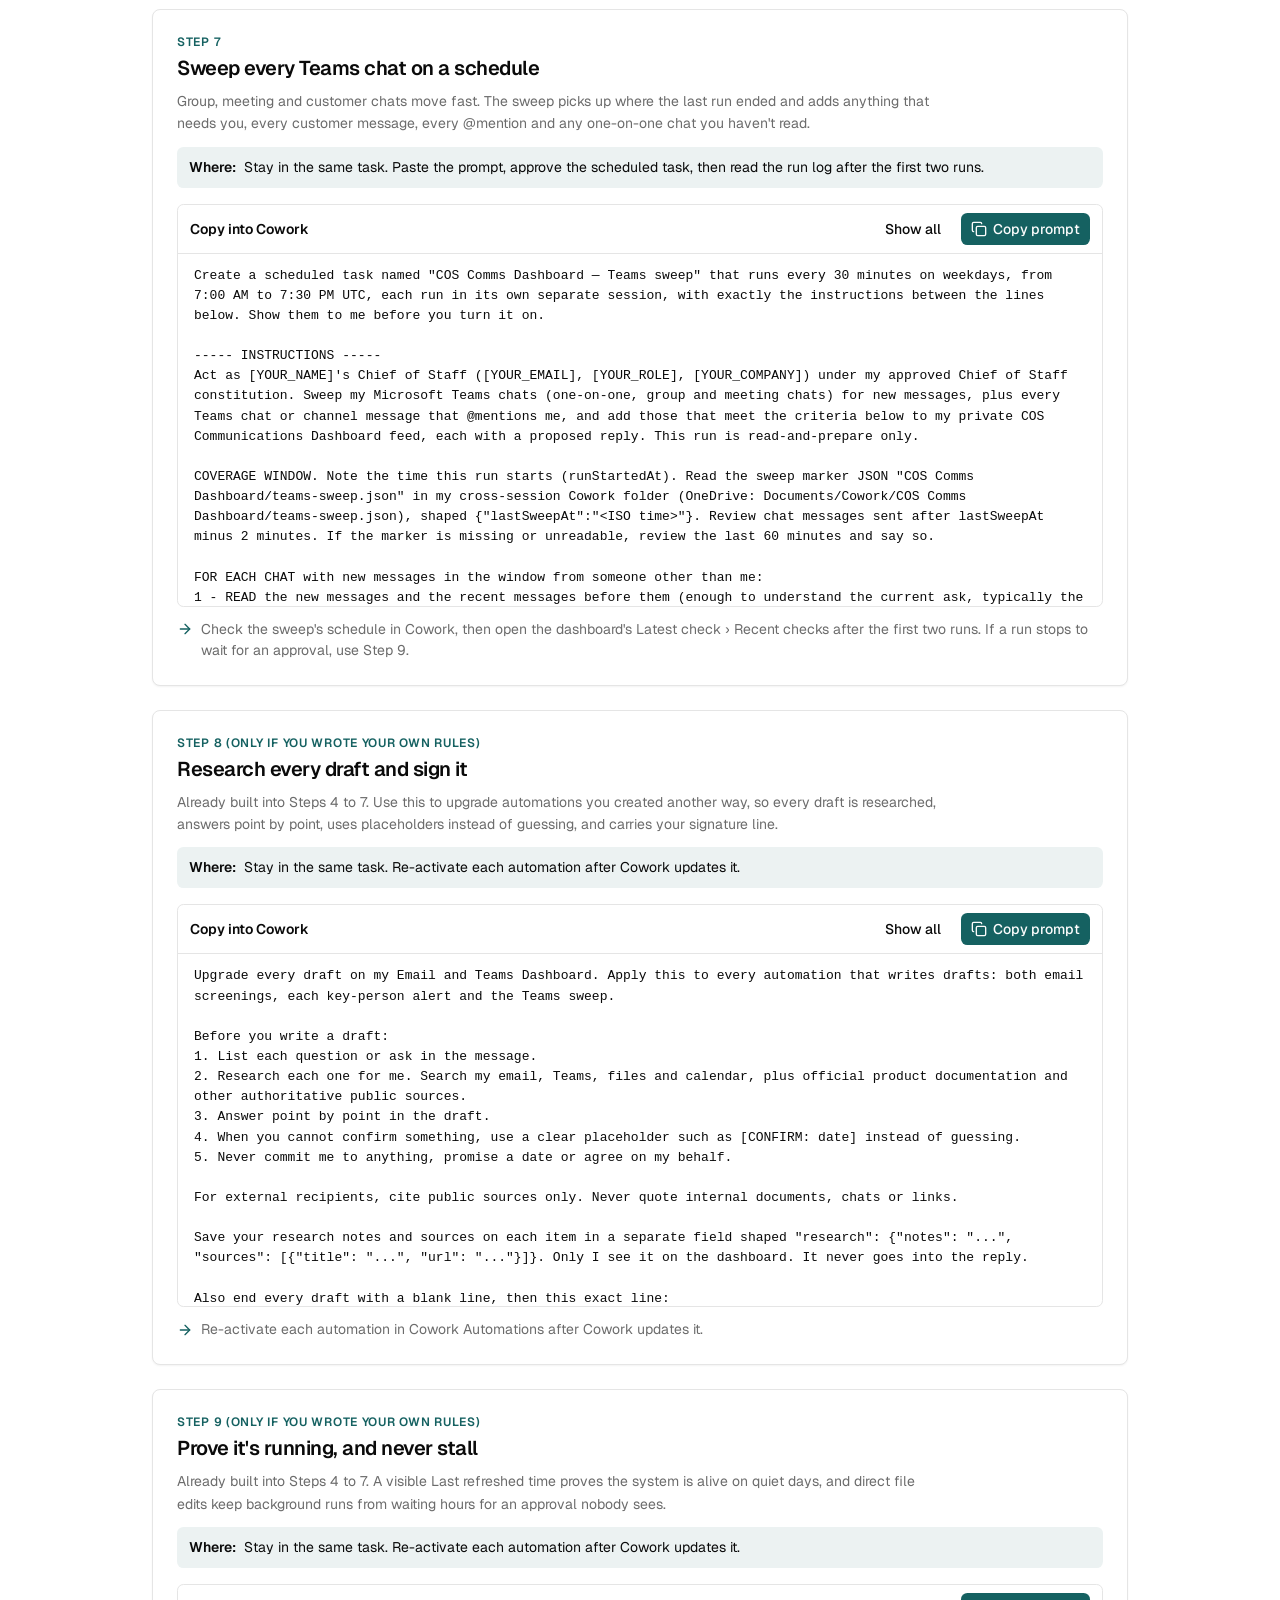
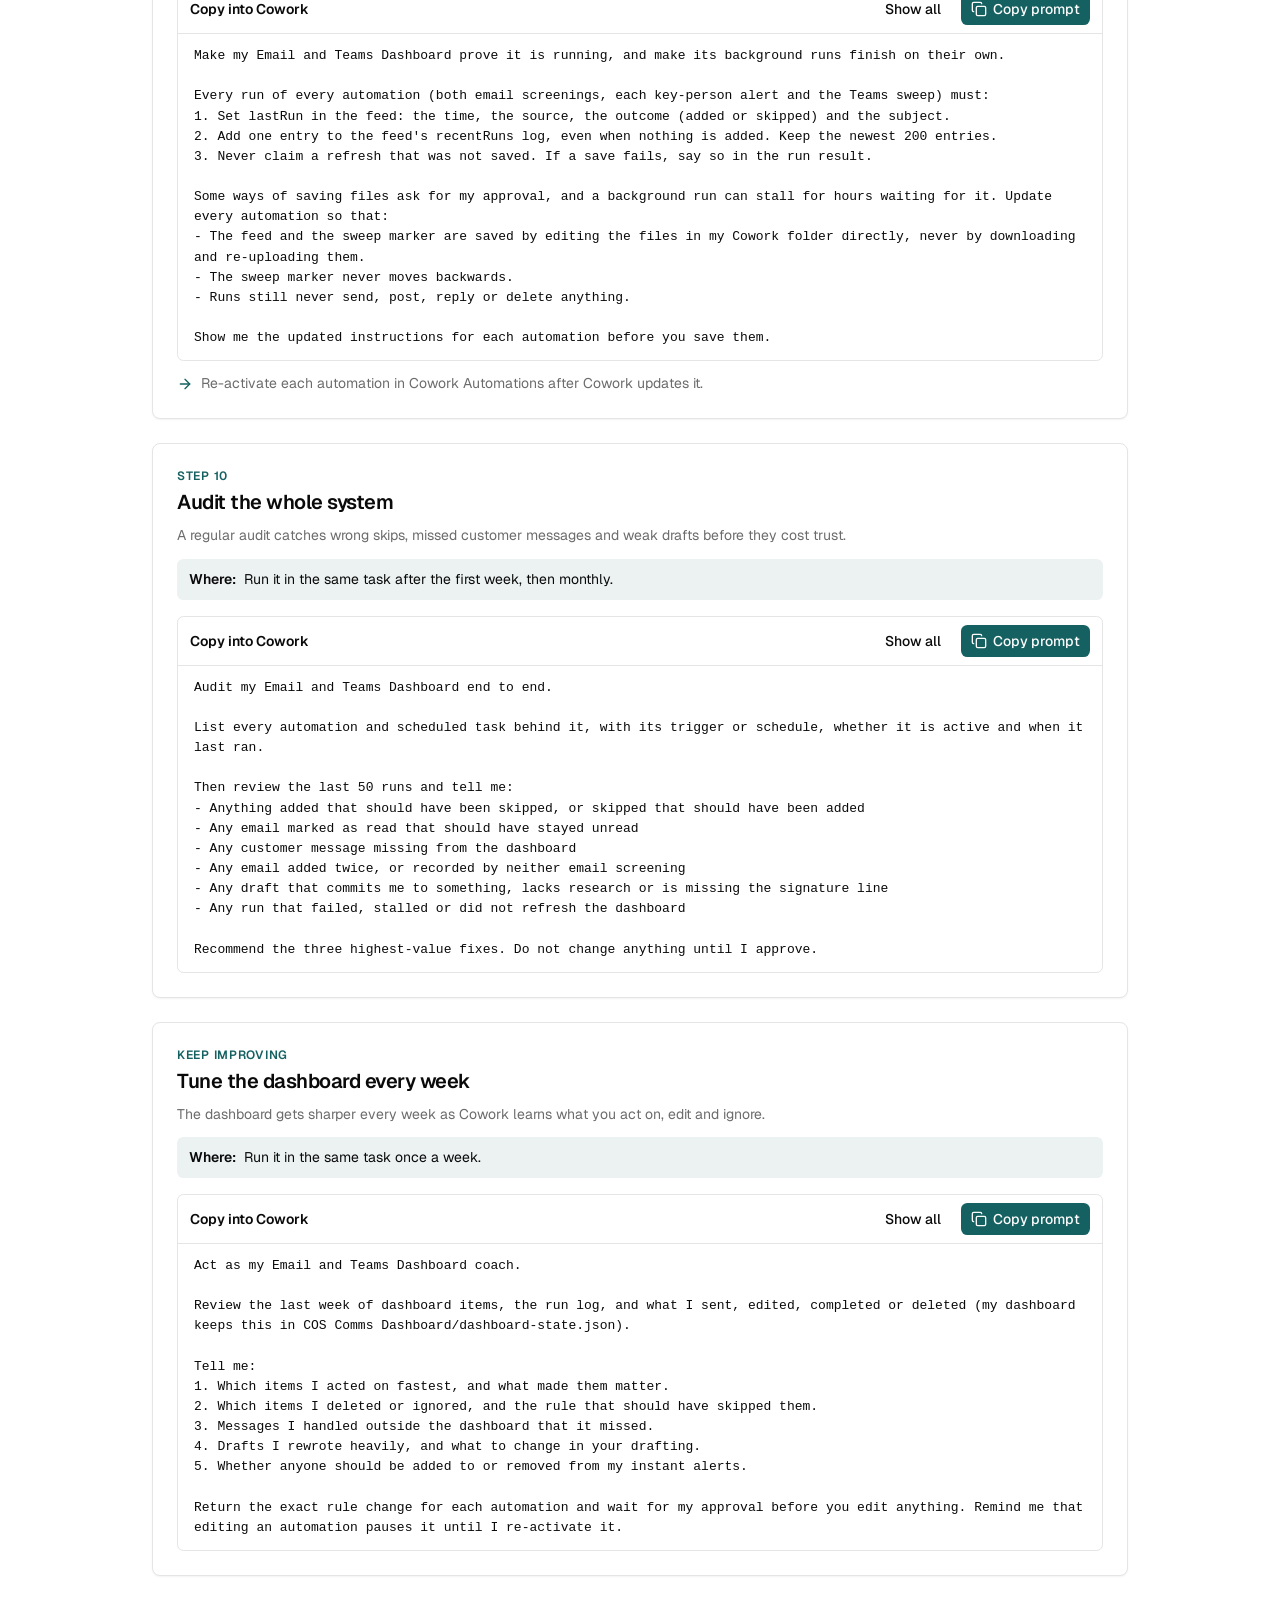
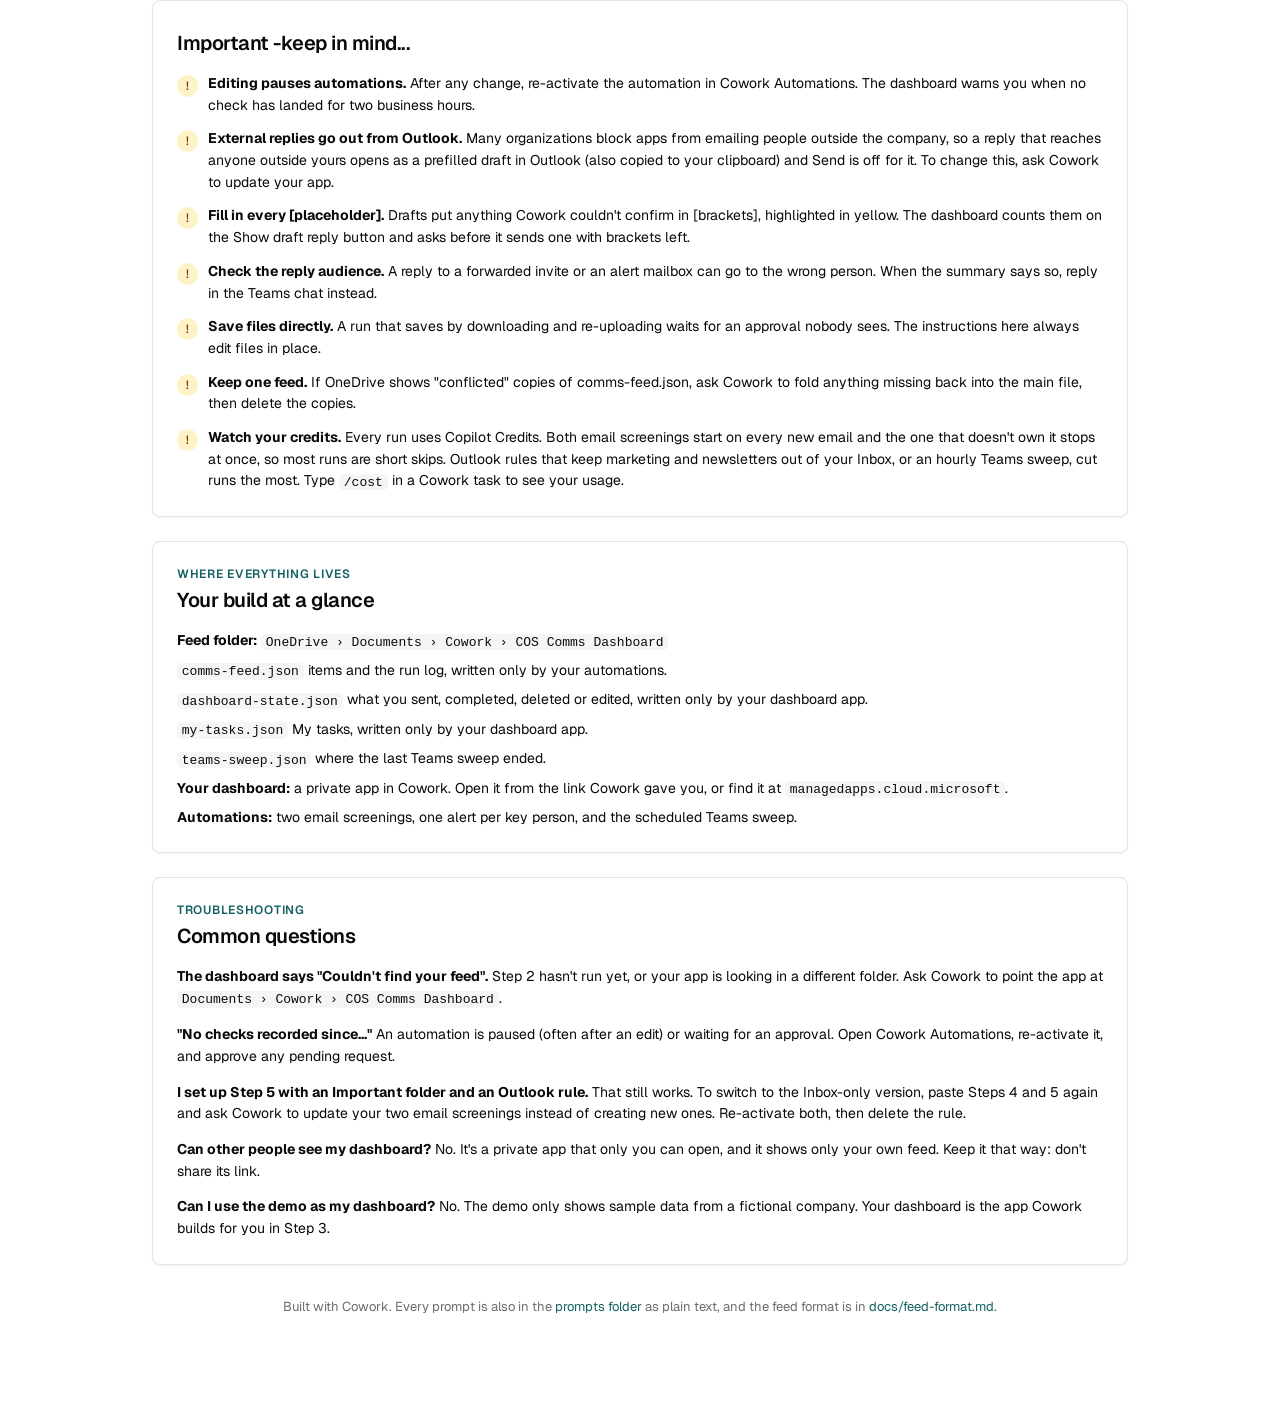
==== commit 10244eee: "Setup guide: remove the How it works section" ====
--- a/setup.html
+++ b/setup.html
@@ -56,7 +56,6 @@
               <li>About 45 minutes for Steps 1 to 7. Plan a second session a week later for the audit and tuning.</li>
             </ul>
             <nav class="toc" aria-label="Steps">
-              <a href="#how">How it works</a>
               <a href="#customize">Customize once</a>
               <a href="#step-constitution">1. Constitution</a>
               <a href="#step-feed">2. Private feed</a>
@@ -68,45 +67,6 @@
               <a href="#step-audit">10. Audit</a>
               <a href="#lessons">Keep in mind</a>
             </nav>
-          </section>
-
-          <!-- How it works -->
-          <section class="card" id="how" aria-labelledby="how-title">
-            <p class="eyebrow">How it works</p>
-            <h2 class="section-title" id="how-title">Watch, store, act</h2>
-            <p class="section-desc">
-              Cowork automations watch your mail and Teams and write a private feed to your OneDrive. Your dashboard app reads that feed. You stay in control of every
-              reply and every commitment.
-            </p>
-            <div class="flow">
-              <div class="flow-col">
-                <h3>Watch <span>&middot; Cowork automations</span></h3>
-                <ul>
-                  <li>Inbox email screening</li>
-                  <li>Customer email screening</li>
-                  <li>Key-person chat alerts</li>
-                  <li>Scheduled Teams sweep</li>
-                </ul>
-              </div>
-              <div class="flow-col">
-                <h3>Store <span>&middot; private feed in OneDrive</span></h3>
-                <ul>
-                  <li>One item per message that needs you</li>
-                  <li>Priority and why it matters</li>
-                  <li>Researched draft, reply audience, sources</li>
-                  <li>Run log and Last refreshed</li>
-                </ul>
-              </div>
-              <div class="flow-col">
-                <h3>Act <span>&middot; your dashboard app</span></h3>
-                <ul>
-                  <li>Review by day, newest first; open a draft or the original message only when you need it</li>
-                  <li>Fill in the highlighted [placeholders], then Send (with a 5-second undo)</li>
-                  <li>Mark complete, reopen or delete</li>
-                  <li>My tasks, on the same page</li>
-                </ul>
-              </div>
-            </div>
           </section>
 
           <!-- Customize -->
